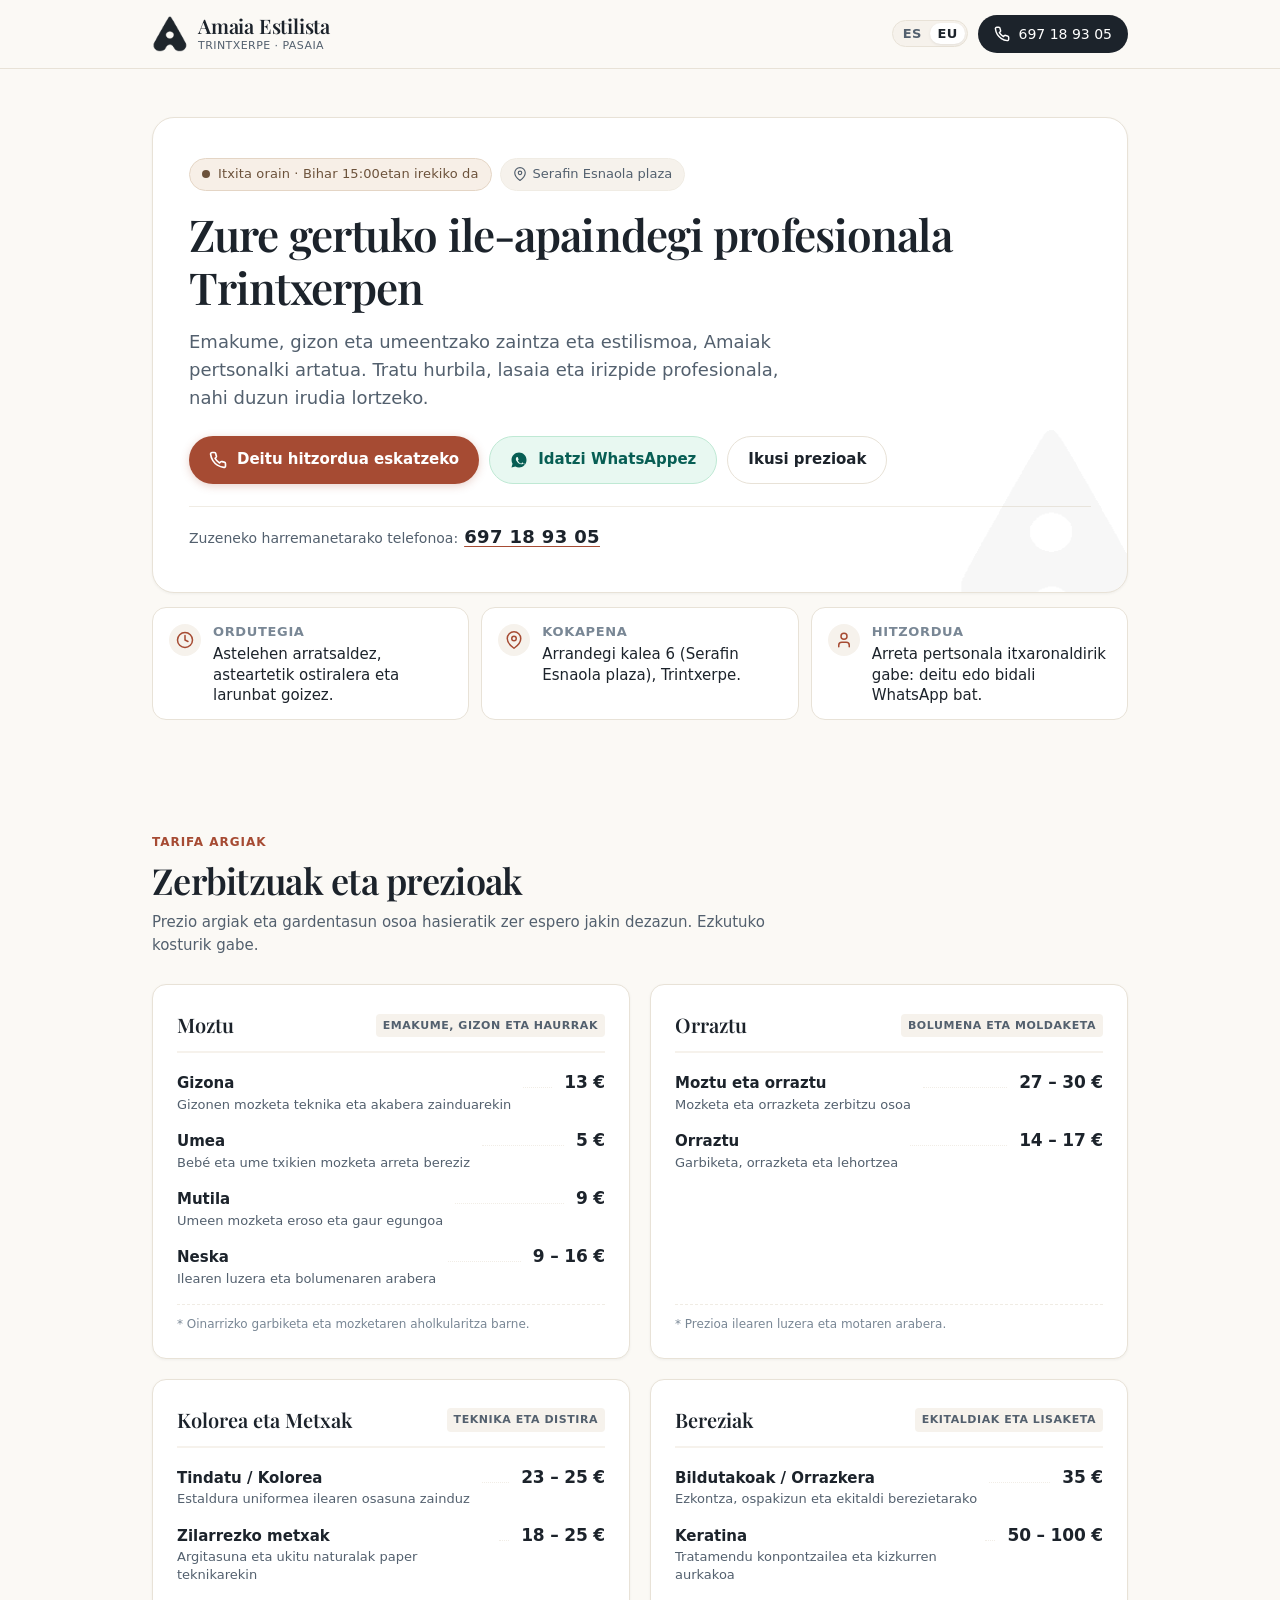
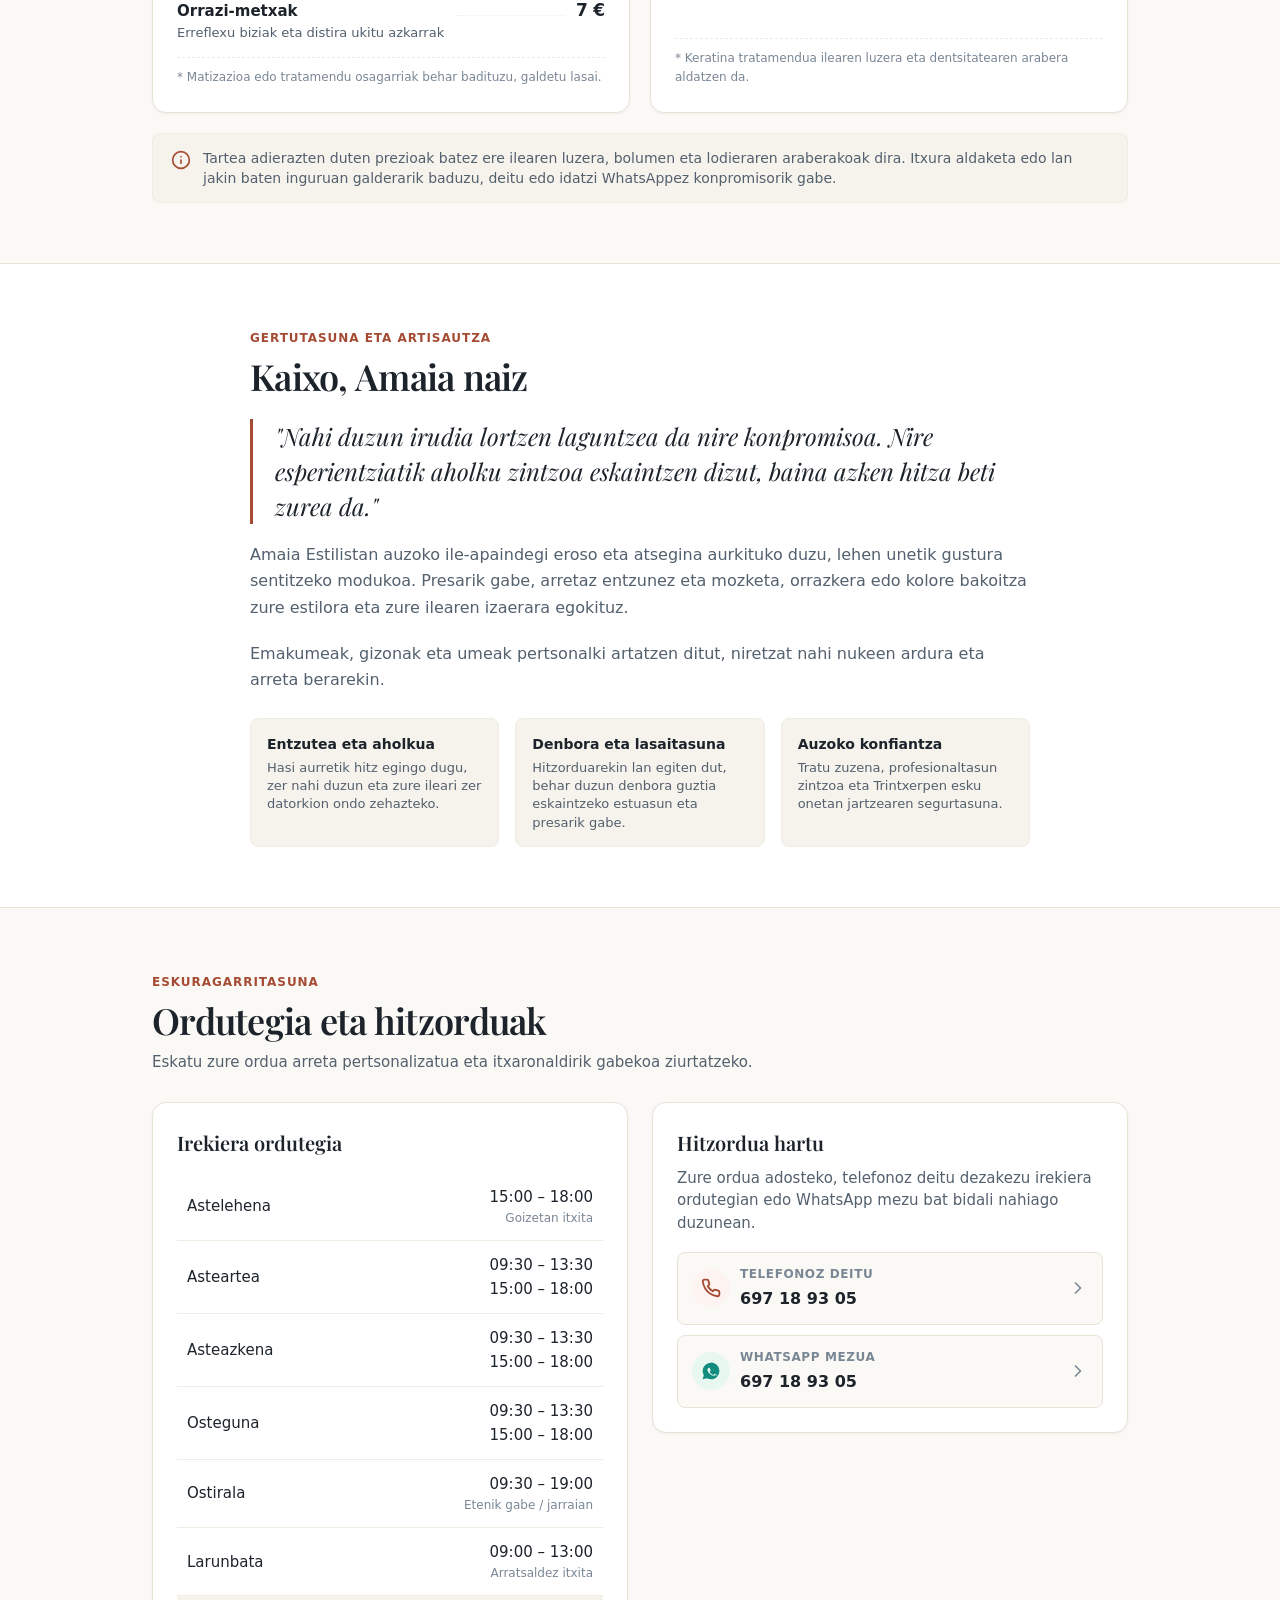
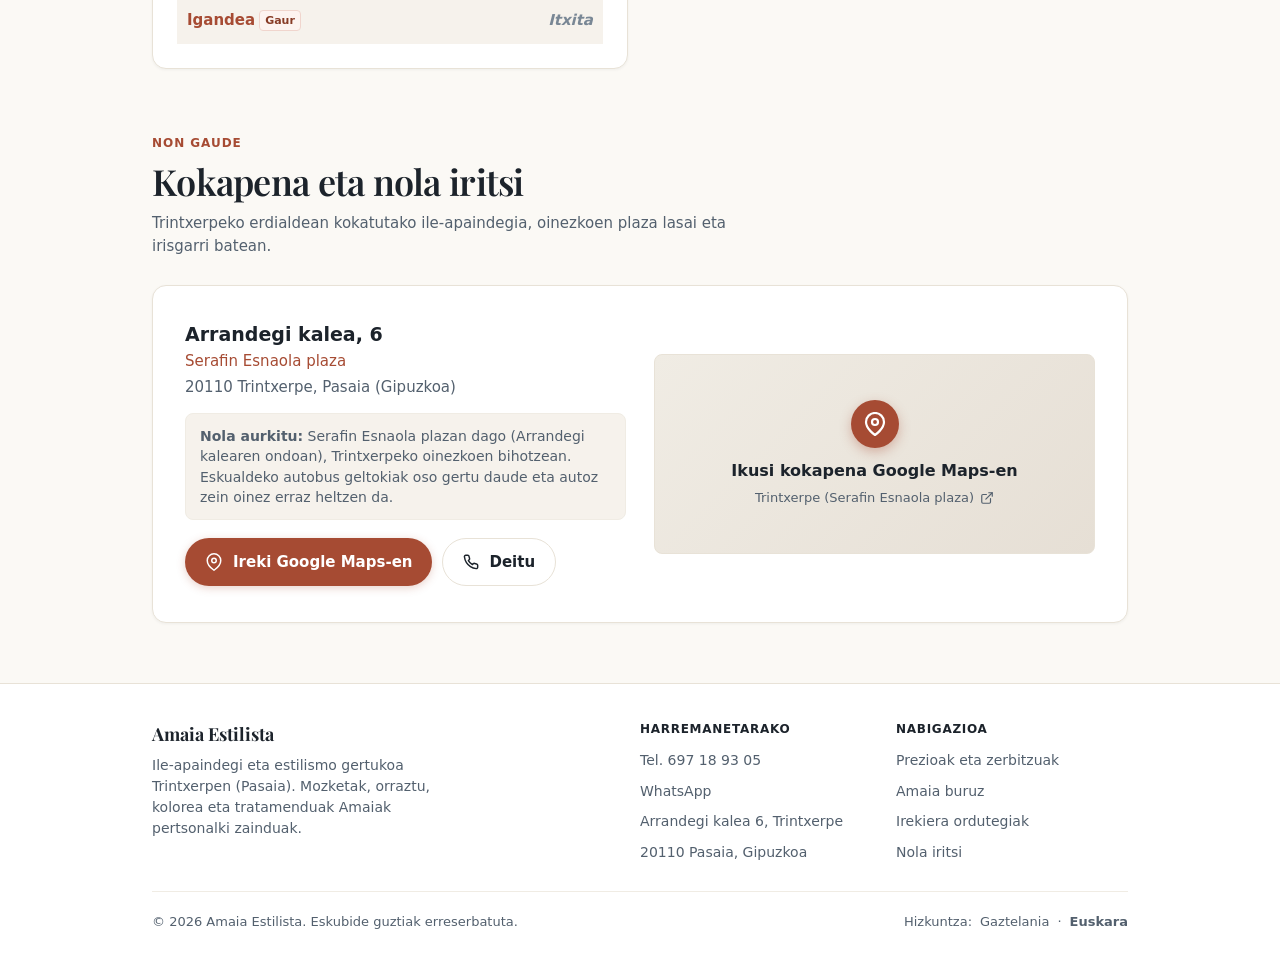
==== eu/index.html @ 26f0a7e0 "Initial commit: Web corporativa bilingue para Amaia Estilista" ====
<!DOCTYPE html>
<html lang="eu">
<head>
  <meta charset="UTF-8">
  <meta name="viewport" content="width=device-width, initial-scale=1.0">
  <title>Amaia Estilista | Ile-apaindegia Trintxerpen, Pasaia</title>
  <meta name="description" content="Ile-apaindegi profesional eta gertukoa Trintxerpen, Pasaian. Emakume, gizon eta umeentzako mozketak, orraztu, kolorea eta tratamenduak. Eskatu hitzordua: 697 18 93 05.">
  <meta name="robots" content="index, follow">

  <!-- Kanonikoak eta hizkuntzak -->
  <link rel="canonical" href="https://amaiaestilista.com/eu/">
  <link rel="alternate" hreflang="es" href="https://amaiaestilista.com/">
  <link rel="alternate" hreflang="eu" href="https://amaiaestilista.com/eu/">
  <link rel="alternate" hreflang="x-default" href="https://amaiaestilista.com/">

  <!-- Open Graph / Sare sozialak -->
  <meta property="og:type" content="business.business">
  <meta property="og:title" content="Amaia Estilista | Ile-apaindegia Trintxerpen, Pasaia">
  <meta property="og:description" content="Ile-apaindegi profesional eta gertukoa Trintxerpen. Mozketak, orrazkera, kolorea eta tratamendu pertsonalizatuak. Hitzordua: 697 18 93 05.">
  <meta property="og:url" content="https://amaiaestilista.com/eu/">
  <meta property="og:image" content="https://amaiaestilista.com/assets/img/logo-dark-192.png">
  <meta property="og:locale" content="eu_ES">
  <meta property="og:locale:alternate" content="es_ES">
  <meta name="twitter:card" content="summary">

  <!-- Ikonoak -->
  <link rel="icon" type="image/png" sizes="32x32" href="../assets/img/favicon-32x32.png">
  <link rel="icon" type="image/png" href="../favicon.png">
  <link rel="apple-touch-icon" sizes="180x180" href="../assets/img/apple-touch-icon.png">

  <!-- Web-tipografia optimizatua -->
  <link rel="preconnect" href="https://fonts.googleapis.com">
  <link rel="preconnect" href="https://fonts.gstatic.com" crossorigin>
  <link href="https://fonts.googleapis.com/css2?family=Playfair+Display:ital,wght@0,500;0,600;0,700;1,400&display=swap" rel="stylesheet">

  <!-- Estiloak -->
  <link rel="stylesheet" href="../assets/css/style.css">

  <!-- Schema.org egituratutako datuak (JSON-LD) tokiko SEOrako -->
  <script type="application/ld+json">
  {
    "@context": "https://schema.org",
    "@type": "HairSalon",
    "@id": "https://amaiaestilista.com/#salon",
    "name": "Amaia Estilista",
    "image": "https://amaiaestilista.com/assets/img/logo-dark-192.png",
    "logo": "https://amaiaestilista.com/assets/img/logo-dark-192.png",
    "url": "https://amaiaestilista.com/eu/",
    "telephone": "+34697189305",
    "priceRange": "€€",
    "address": {
      "@type": "PostalAddress",
      "streetAddress": "Arrandegi kalea, 6 (Serafin Esnaola plaza)",
      "addressLocality": "Pasaia",
      "addressRegion": "Gipuzkoa",
      "postalCode": "20110",
      "addressCountry": "ES"
    },
    "geo": {
      "@type": "GeoCoordinates",
      "latitude": 43.3238162,
      "longitude": -1.9311865
    },
    "hasMap": "https://www.google.com/maps/place/Amaia+Estilista/@43.3238052,-1.9315959,19.5z/data=!4m8!1m2!2m1!1sasdf!3m4!1s0xd51a59292602bc5:0x1df518db936f3ca8!8m2!3d43.3238162!4d-1.9311865",
    "openingHoursSpecification": [
      {
        "@type": "OpeningHoursSpecification",
        "dayOfWeek": ["Monday"],
        "opens": "15:00",
        "closes": "18:00"
      },
      {
        "@type": "OpeningHoursSpecification",
        "dayOfWeek": ["Tuesday", "Wednesday", "Thursday"],
        "opens": "09:30",
        "closes": "13:30"
      },
      {
        "@type": "OpeningHoursSpecification",
        "dayOfWeek": ["Tuesday", "Wednesday", "Thursday"],
        "opens": "15:00",
        "closes": "18:00"
      },
      {
        "@type": "OpeningHoursSpecification",
        "dayOfWeek": ["Friday"],
        "opens": "09:30",
        "closes": "19:00"
      },
      {
        "@type": "OpeningHoursSpecification",
        "dayOfWeek": ["Saturday"],
        "opens": "09:00",
        "closes": "13:00"
      }
    ]
  }
  </script>
</head>
<body>
  <a href="#edukia" class="skip-link">Eduki nagusira joan</a>

  <!-- Nabigazio-goiburua -->
  <header class="site-header" role="banner">
    <div class="container header-inner">
      <a href="./" class="brand" aria-label="Amaia Estilista - Hasiera">
        <div class="brand-symbol">
          <img src="../assets/img/logo-dark-192.png" width="38" height="38" alt="Amaia Estilistaren jatorrizko logotipoa" decoding="async">
        </div>
        <div class="brand-text">
          <span class="brand-name">Amaia Estilista</span>
          <span class="brand-tagline">Trintxerpe · Pasaia</span>
        </div>
      </a>

      <div class="header-actions">
        <!-- Hizkuntza-hautatzailea -->
        <nav class="lang-switch" aria-label="Hautatu hizkuntza">
          <a href="../" hreflang="es" title="Gaztelaniazko bertsioa">ES</a>
          <span class="is-active" aria-current="true">EU</span>
        </nav>

        <!-- Zuzeneko deia mahaigainean -->
        <a href="tel:+34697189305" class="header-cta-phone" aria-label="Deitu 697 18 93 05 zenbakira">
          <svg width="16" height="16" viewBox="0 0 24 24" fill="none" stroke="currentColor" stroke-width="2.2" stroke-linecap="round" stroke-linejoin="round" aria-hidden="true"><path d="M22 16.92v3a2 2 0 0 1-2.18 2 19.79 19.79 0 0 1-8.63-3.07 19.5 19.5 0 0 1-6-6 19.79 19.79 0 0 1-3.07-8.67A2 2 0 0 1 4.11 2h3a2 2 0 0 1 2 1.72 12.84 12.84 0 0 0 .7 2.81 2 2 0 0 1-.45 2.11L8.09 9.91a16 16 0 0 0 6 6l1.27-1.27a2 2 0 0 1 2.11-.45 12.84 12.84 0 0 0 2.81.7A2 2 0 0 1 22 16.92z"></path></svg>
          <span>697 18 93 05</span>
        </a>
      </div>
    </div>
  </header>

  <!-- Eduki nagusia -->
  <main id="edukia" role="main">

    <!-- Hero / Aurkezpen-txartela -->
    <section class="hero-section" aria-label="Ile-apaindegiaren aurkezpena">
      <div class="container">
        <div class="hero-card">
          <div class="hero-meta-row">
            <div id="business-status" class="status-badge open">
              <span class="status-dot" aria-hidden="true"></span>
              <span>Arreta hitzorduarekin · Astelehenetik larunbatera</span>
            </div>
            <span class="location-pill">
              <svg width="14" height="14" viewBox="0 0 24 24" fill="none" stroke="currentColor" stroke-width="2" stroke-linecap="round" stroke-linejoin="round" aria-hidden="true"><path d="M21 10c0 7-9 13-9 13s-9-6-9-13a9 9 0 0 1 18 0z"></path><circle cx="12" cy="10" r="3"></circle></svg>
              Serafin Esnaola plaza
            </span>
          </div>

          <h1 class="hero-title">Zure gertuko ile-apaindegi profesionala Trintxerpen</h1>
          <p class="hero-subtitle">Emakume, gizon eta umeentzako zaintza eta estilismoa, Amaiak pertsonalki artatua. Tratu hurbila, lasaia eta irizpide profesionala, nahi duzun irudia lortzeko.</p>

          <div class="hero-cta-group">
            <a href="tel:+34697189305" class="btn btn-primary" aria-label="Deitu hitzordua eskatzeko: 697 18 93 05">
              <svg width="18" height="18" viewBox="0 0 24 24" fill="none" stroke="currentColor" stroke-width="2.2" stroke-linecap="round" stroke-linejoin="round" aria-hidden="true"><path d="M22 16.92v3a2 2 0 0 1-2.18 2 19.79 19.79 0 0 1-8.63-3.07 19.5 19.5 0 0 1-6-6 19.79 19.79 0 0 1-3.07-8.67A2 2 0 0 1 4.11 2h3a2 2 0 0 1 2 1.72 12.84 12.84 0 0 0 .7 2.81 2 2 0 0 1-.45 2.11L8.09 9.91a16 16 0 0 0 6 6l1.27-1.27a2 2 0 0 1 2.11-.45 12.84 12.84 0 0 0 2.81.7A2 2 0 0 1 22 16.92z"></path></svg>
              <span>Deitu hitzordua eskatzeko</span>
            </a>

            <a href="https://wa.me/34697189305?text=Kaixo%20Amaia,%20ile-apaindegirako%20hitzordua%20eskatu%20nahi%20nuke" class="btn btn-whatsapp" target="_blank" rel="noopener noreferrer" aria-label="Idatzi WhatsApp mezua 697 18 93 05 zenbakira">
              <svg width="18" height="18" viewBox="0 0 24 24" fill="currentColor" aria-hidden="true"><path d="M12.031 2c-5.523 0-10 4.477-10 10 0 1.77.46 3.487 1.332 5.006L2 22l5.17-1.356c1.464.798 3.12 1.22 4.861 1.22 5.523 0 10-4.477 10-10s-4.477-10-10-10zm5.836 14.167c-.244.686-1.218 1.263-1.854 1.341-.636.079-1.428.113-2.31-.17-1.745-.56-3.208-1.74-4.32-3.13-.198-.248-.387-.506-.566-.773-1.23-1.826-1.3-3.666-.31-4.88.24-.294.595-.455.975-.455.12 0 .237.013.348.026.31.037.464.088.668.577.25.6.855 2.088.93 2.242.075.154.125.334.025.534-.1.2-.15.324-.298.498-.15.174-.316.388-.452.521-.15.148-.306.31-.132.61.174.3.774 1.277 1.66 2.066 1.14 1.015 2.1 1.33 2.398 1.48.3.15.474.125.65-.075.174-.2.748-.874.948-1.174.2-.3.4-.25.673-.15.275.1.748.825 2.048 1.474.225.112.375.187.45.3.075.113.075.65-.169 1.336z"/></svg>
              <span>Idatzi WhatsAppez</span>
            </a>

            <a href="#prezioak" class="btn btn-outline">Ikusi prezioak</a>
          </div>

          <div class="hero-phone-highlight">
            <span>Zuzeneko harremanetarako telefonoa:</span>
            <a href="tel:+34697189305" class="hero-phone-link">
              <span class="hero-phone-number">697 18 93 05</span>
            </a>
          </div>
        </div>

        <!-- Datu azkarrak -->
        <div class="quick-facts" role="region" aria-label="Funtsezko informazio azkarra">
          <div class="fact-item">
            <div class="fact-icon" aria-hidden="true">
              <svg width="18" height="18" viewBox="0 0 24 24" fill="none" stroke="currentColor" stroke-width="2" stroke-linecap="round" stroke-linejoin="round"><circle cx="12" cy="12" r="10"></circle><polyline points="12 6 12 12 16 14"></polyline></svg>
            </div>
            <div class="fact-content">
              <h4>Ordutegia</h4>
              <p>Astelehen arratsaldez, asteartetik ostiralera eta larunbat goizez.</p>
            </div>
          </div>

          <div class="fact-item">
            <div class="fact-icon" aria-hidden="true">
              <svg width="18" height="18" viewBox="0 0 24 24" fill="none" stroke="currentColor" stroke-width="2" stroke-linecap="round" stroke-linejoin="round"><path d="M21 10c0 7-9 13-9 13s-9-6-9-13a9 9 0 0 1 18 0z"></path><circle cx="12" cy="10" r="3"></circle></svg>
            </div>
            <div class="fact-content">
              <h4>Kokapena</h4>
              <p>Arrandegi kalea 6 (Serafin Esnaola plaza), Trintxerpe.</p>
            </div>
          </div>

          <div class="fact-item">
            <div class="fact-icon" aria-hidden="true">
              <svg width="18" height="18" viewBox="0 0 24 24" fill="none" stroke="currentColor" stroke-width="2" stroke-linecap="round" stroke-linejoin="round"><path d="M19 21v-2a4 4 0 0 0-4-4H9a4 4 0 0 0-4 4v2"></path><circle cx="12" cy="7" r="4"></circle></svg>
            </div>
            <div class="fact-content">
              <h4>Hitzordua</h4>
              <p>Arreta pertsonala itxaronaldirik gabe: deitu edo bidali WhatsApp bat.</p>
            </div>
          </div>
        </div>
      </div>
    </section>

    <!-- Zerbitzuak eta Prezioak -->
    <section id="prezioak" class="section" aria-labelledby="prezioak-heading">
      <div class="container">
        <header class="section-header">
          <span class="section-label">Tarifa argiak</span>
          <h2 id="prezioak-heading" class="section-title">Zerbitzuak eta prezioak</h2>
          <p class="section-description">Prezio argiak eta gardentasun osoa hasieratik zer espero jakin dezazun. Ezkutuko kosturik gabe.</p>
        </header>

        <div class="pricing-grid">
          <!-- 1. txartela: Moztu -->
          <article class="price-card">
            <div class="card-category-header">
              <h3 class="category-title">Moztu</h3>
              <span class="category-badge">Emakume, gizon eta haurrak</span>
            </div>
            <ul class="service-list">
              <li class="service-item">
                <div class="service-info">
                  <span class="service-name">Gizona</span>
                  <span class="service-detail">Gizonen mozketa teknika eta akabera zainduarekin</span>
                </div>
                <div class="service-dots" aria-hidden="true"></div>
                <span class="service-price">13 €</span>
              </li>
              <li class="service-item">
                <div class="service-info">
                  <span class="service-name">Umea</span>
                  <span class="service-detail">Bebé eta ume txikien mozketa arreta bereziz</span>
                </div>
                <div class="service-dots" aria-hidden="true"></div>
                <span class="service-price">5 €</span>
              </li>
              <li class="service-item">
                <div class="service-info">
                  <span class="service-name">Mutila</span>
                  <span class="service-detail">Umeen mozketa eroso eta gaur egungoa</span>
                </div>
                <div class="service-dots" aria-hidden="true"></div>
                <span class="service-price">9 €</span>
              </li>
              <li class="service-item">
                <div class="service-info">
                  <span class="service-name">Neska</span>
                  <span class="service-detail">Ilearen luzera eta bolumenaren arabera</span>
                </div>
                <div class="service-dots" aria-hidden="true"></div>
                <span class="service-price">9 – 16 €</span>
              </li>
            </ul>
            <div class="price-card-footer">
              <span>* Oinarrizko garbiketa eta mozketaren aholkularitza barne.</span>
            </div>
          </article>

          <!-- 2. txartela: Orraztu -->
          <article class="price-card">
            <div class="card-category-header">
              <h3 class="category-title">Orraztu</h3>
              <span class="category-badge">Bolumena eta moldaketa</span>
            </div>
            <ul class="service-list">
              <li class="service-item">
                <div class="service-info">
                  <span class="service-name">Moztu eta orraztu</span>
                  <span class="service-detail">Mozketa eta orrazketa zerbitzu osoa</span>
                </div>
                <div class="service-dots" aria-hidden="true"></div>
                <span class="service-price">27 – 30 €</span>
              </li>
              <li class="service-item">
                <div class="service-info">
                  <span class="service-name">Orraztu</span>
                  <span class="service-detail">Garbiketa, orrazketa eta lehortzea</span>
                </div>
                <div class="service-dots" aria-hidden="true"></div>
                <span class="service-price">14 – 17 €</span>
              </li>
            </ul>
            <div class="price-card-footer">
              <span>* Prezioa ilearen luzera eta motaren arabera.</span>
            </div>
          </article>

          <!-- 3. txartela: Kolorea eta Metxak -->
          <article class="price-card">
            <div class="card-category-header">
              <h3 class="category-title">Kolorea eta Metxak</h3>
              <span class="category-badge">Teknika eta distira</span>
            </div>
            <ul class="service-list">
              <li class="service-item">
                <div class="service-info">
                  <span class="service-name">Tindatu / Kolorea</span>
                  <span class="service-detail">Estaldura uniformea ilearen osasuna zainduz</span>
                </div>
                <div class="service-dots" aria-hidden="true"></div>
                <span class="service-price">23 – 25 €</span>
              </li>
              <li class="service-item">
                <div class="service-info">
                  <span class="service-name">Zilarrezko metxak</span>
                  <span class="service-detail">Argitasuna eta ukitu naturalak paper teknikarekin</span>
                </div>
                <div class="service-dots" aria-hidden="true"></div>
                <span class="service-price">18 – 25 €</span>
              </li>
              <li class="service-item">
                <div class="service-info">
                  <span class="service-name">Orrazi-metxak</span>
                  <span class="service-detail">Erreflexu biziak eta distira ukitu azkarrak</span>
                </div>
                <div class="service-dots" aria-hidden="true"></div>
                <span class="service-price">7 €</span>
              </li>
            </ul>
            <div class="price-card-footer">
              <span>* Matizazioa edo tratamendu osagarriak behar badituzu, galdetu lasai.</span>
            </div>
          </article>

          <!-- 4. txartela: Bereziak eta Tratamenduak -->
          <article class="price-card">
            <div class="card-category-header">
              <h3 class="category-title">Bereziak</h3>
              <span class="category-badge">Ekitaldiak eta lisaketa</span>
            </div>
            <ul class="service-list">
              <li class="service-item">
                <div class="service-info">
                  <span class="service-name">Bildutakoak / Orrazkera</span>
                  <span class="service-detail">Ezkontza, ospakizun eta ekitaldi berezietarako</span>
                </div>
                <div class="service-dots" aria-hidden="true"></div>
                <span class="service-price">35 €</span>
              </li>
              <li class="service-item">
                <div class="service-info">
                  <span class="service-name">Keratina</span>
                  <span class="service-detail">Tratamendu konpontzailea eta kizkurren aurkakoa</span>
                </div>
                <div class="service-dots" aria-hidden="true"></div>
                <span class="service-price">50 – 100 €</span>
              </li>
            </ul>
            <div class="price-card-footer">
              <span>* Keratina tratamendua ilearen luzera eta dentsitatearen arabera aldatzen da.</span>
            </div>
          </article>
        </div>

        <div class="pricing-clarification">
          <svg class="pricing-clarification-icon" width="20" height="20" viewBox="0 0 24 24" fill="none" stroke="currentColor" stroke-width="2" stroke-linecap="round" stroke-linejoin="round" aria-hidden="true"><circle cx="12" cy="12" r="10"></circle><line x1="12" y1="16" x2="12" y2="12"></line><line x1="12" y1="8" x2="12.01" y2="8"></line></svg>
          <p>Tartea adierazten duten prezioak batez ere ilearen luzera, bolumen eta lodieraren araberakoak dira. Itxura aldaketa edo lan jakin baten inguruan galderarik baduzu, deitu edo idatzi WhatsAppez konpromisorik gabe.</p>
        </div>
      </div>
    </section>

    <!-- Amaia buruz -->
    <section class="section about-section" aria-labelledby="nor-heading">
      <div class="container">
        <div class="about-card">
          <span class="section-label">Gertutasuna eta artisautza</span>
          <h2 id="nor-heading" class="section-title" style="margin-bottom: 20px;">Kaixo, Amaia naiz</h2>
          
          <blockquote class="about-quote">
            "Nahi duzun irudia lortzen laguntzea da nire konpromisoa. Nire esperientziatik aholku zintzoa eskaintzen dizut, baina azken hitza beti zurea da."
          </blockquote>

          <p class="about-text">
            Amaia Estilistan auzoko ile-apaindegi eroso eta atsegina aurkituko duzu, lehen unetik gustura sentitzeko modukoa. Presarik gabe, arretaz entzunez eta mozketa, orrazkera edo kolore bakoitza zure estilora eta zure ilearen izaerara egokituz.
          </p>

          <p class="about-text">
            Emakumeak, gizonak eta umeak pertsonalki artatzen ditut, niretzat nahi nukeen ardura eta arreta berarekin.
          </p>

          <div class="about-values">
            <div class="value-pill">
              <h4>Entzutea eta aholkua</h4>
              <p>Hasi aurretik hitz egingo dugu, zer nahi duzun eta zure ileari zer datorkion ondo zehazteko.</p>
            </div>
            <div class="value-pill">
              <h4>Denbora eta lasaitasuna</h4>
              <p>Hitzorduarekin lan egiten dut, behar duzun denbora guztia eskaintzeko estuasun eta presarik gabe.</p>
            </div>
            <div class="value-pill">
              <h4>Auzoko konfiantza</h4>
              <p>Tratu zuzena, profesionaltasun zintzoa eta Trintxerpen esku onetan jartzearen segurtasuna.</p>
            </div>
          </div>
        </div>
      </div>
    </section>

    <!-- Ordutegia eta Hitzorduak -->
    <section id="ordutegia" class="section" aria-labelledby="ordutegia-heading">
      <div class="container">
        <header class="section-header">
          <span class="section-label">Eskuragarritasuna</span>
          <h2 id="ordutegia-heading" class="section-title">Ordutegia eta hitzorduak</h2>
          <p class="section-description">Eskatu zure ordua arreta pertsonalizatua eta itxaronaldirik gabekoa ziurtatzeko.</p>
        </header>

        <div class="hours-contact-grid">
          <!-- Asteko ordutegia -->
          <div class="hours-card">
            <h3 style="font-family: var(--font-display); font-size: 1.25rem; font-weight: 600; color: var(--color-ink);">Irekiera ordutegia</h3>
            <table class="hours-table" aria-label="Ile-apaindegiaren asteko irekiera ordutegia">
              <tbody>
                <tr data-day="1">
                  <td class="day-col">Astelehena</td>
                  <td class="time-col">
                    15:00 – 18:00
                    <span class="time-note">Goizetan itxita</span>
                  </td>
                </tr>
                <tr data-day="2">
                  <td class="day-col">Asteartea</td>
                  <td class="time-col">09:30 – 13:30<br>15:00 – 18:00</td>
                </tr>
                <tr data-day="3">
                  <td class="day-col">Asteazkena</td>
                  <td class="time-col">09:30 – 13:30<br>15:00 – 18:00</td>
                </tr>
                <tr data-day="4">
                  <td class="day-col">Osteguna</td>
                  <td class="time-col">09:30 – 13:30<br>15:00 – 18:00</td>
                </tr>
                <tr data-day="5">
                  <td class="day-col">Ostirala</td>
                  <td class="time-col">
                    09:30 – 19:00
                    <span class="time-note">Etenik gabe / jarraian</span>
                  </td>
                </tr>
                <tr data-day="6">
                  <td class="day-col">Larunbata</td>
                  <td class="time-col">
                    09:00 – 13:00
                    <span class="time-note">Arratsaldez itxita</span>
                  </td>
                </tr>
                <tr data-day="0">
                  <td class="day-col">Igandea</td>
                  <td class="time-col is-closed">Itxita</td>
                </tr>
              </tbody>
            </table>
          </div>

          <!-- Zuzeneko hitzordua -->
          <div class="booking-card">
            <div>
              <h3 style="font-family: var(--font-display); font-size: 1.25rem; font-weight: 600; color: var(--color-ink); margin-bottom: 8px;">Hitzordua hartu</h3>
              <p class="booking-message">Zure ordua adosteko, telefonoz deitu dezakezu irekiera ordutegian edo WhatsApp mezu bat bidali nahiago duzunean.</p>
            </div>

            <div class="direct-actions-box">
              <a href="tel:+34697189305" class="action-row" aria-label="Deitu 697 18 93 05 zenbakira">
                <div class="action-info">
                  <div class="action-icon phone" aria-hidden="true">
                    <svg width="20" height="20" viewBox="0 0 24 24" fill="none" stroke="currentColor" stroke-width="2.2" stroke-linecap="round" stroke-linejoin="round"><path d="M22 16.92v3a2 2 0 0 1-2.18 2 19.79 19.79 0 0 1-8.63-3.07 19.5 19.5 0 0 1-6-6 19.79 19.79 0 0 1-3.07-8.67A2 2 0 0 1 4.11 2h3a2 2 0 0 1 2 1.72 12.84 12.84 0 0 0 .7 2.81 2 2 0 0 1-.45 2.11L8.09 9.91a16 16 0 0 0 6 6l1.27-1.27a2 2 0 0 1 2.11-.45 12.84 12.84 0 0 0 2.81.7A2 2 0 0 1 22 16.92z"></path></svg>
                  </div>
                  <div class="action-titles">
                    <h5>Telefonoz deitu</h5>
                    <span class="action-value">697 18 93 05</span>
                  </div>
                </div>
                <div class="action-arrow" aria-hidden="true">
                  <svg width="20" height="20" viewBox="0 0 24 24" fill="none" stroke="currentColor" stroke-width="2" stroke-linecap="round" stroke-linejoin="round"><polyline points="9 18 15 12 9 6"></polyline></svg>
                </div>
              </a>

              <a href="https://wa.me/34697189305?text=Kaixo%20Amaia,%20ile-apaindegirako%20hitzordua%20eskatu%20nahi%20nuke" class="action-row" target="_blank" rel="noopener noreferrer" aria-label="Bidali WhatsApp mezua 697 18 93 05 zenbakira">
                <div class="action-info">
                  <div class="action-icon wa" aria-hidden="true">
                    <svg width="20" height="20" viewBox="0 0 24 24" fill="currentColor"><path d="M12.031 2c-5.523 0-10 4.477-10 10 0 1.77.46 3.487 1.332 5.006L2 22l5.17-1.356c1.464.798 3.12 1.22 4.861 1.22 5.523 0 10-4.477 10-10s-4.477-10-10-10zm5.836 14.167c-.244.686-1.218 1.263-1.854 1.341-.636.079-1.428.113-2.31-.17-1.745-.56-3.208-1.74-4.32-3.13-.198-.248-.387-.506-.566-.773-1.23-1.826-1.3-3.666-.31-4.88.24-.294.595-.455.975-.455.12 0 .237.013.348.026.31.037.464.088.668.577.25.6.855 2.088.93 2.242.075.154.125.334.025.534-.1.2-.15.324-.298.498-.15.174-.316.388-.452.521-.15.148-.306.31-.132.61.174.3.774 1.277 1.66 2.066 1.14 1.015 2.1 1.33 2.398 1.48.3.15.474.125.65-.075.174-.2.748-.874.948-1.174.2-.3.4-.25.673-.15.275.1.748.825 2.048 1.474.225.112.375.187.45.3.075.113.075.65-.169 1.336z"/></svg>
                  </div>
                  <div class="action-titles">
                    <h5>WhatsApp mezua</h5>
                    <span class="action-value">697 18 93 05</span>
                  </div>
                </div>
                <div class="action-arrow" aria-hidden="true">
                  <svg width="20" height="20" viewBox="0 0 24 24" fill="none" stroke="currentColor" stroke-width="2" stroke-linecap="round" stroke-linejoin="round"><polyline points="9 18 15 12 9 6"></polyline></svg>
                </div>
              </a>
            </div>
          </div>
        </div>
      </div>
    </section>

    <!-- Kokapena eta Nola iritsi -->
    <section id="kokapena" class="section" style="padding-top: 0;" aria-labelledby="kokapena-heading">
      <div class="container">
        <header class="section-header">
          <span class="section-label">Non gaude</span>
          <h2 id="kokapena-heading" class="section-title">Kokapena eta nola iritsi</h2>
          <p class="section-description">Trintxerpeko erdialdean kokatutako ile-apaindegia, oinezkoen plaza lasai eta irisgarri batean.</p>
        </header>

        <div class="location-card">
          <div class="location-details">
            <address class="location-address">
              <div class="location-street">Arrandegi kalea, 6</div>
              <div class="location-reference">Serafin Esnaola plaza</div>
              <div class="location-city">20110 Trintxerpe, Pasaia (Gipuzkoa)</div>
            </address>

            <div class="location-tips">
              <strong>Nola aurkitu:</strong> Serafin Esnaola plazan dago (Arrandegi kalearen ondoan), Trintxerpeko oinezkoen bihotzean. Eskualdeko autobus geltokiak oso gertu daude eta autoz zein oinez erraz heltzen da.
            </div>

            <div class="location-actions">
              <a href="https://www.google.com/maps/place/Amaia+Estilista/@43.3238052,-1.9315959,19.5z/data=!4m8!1m2!2m1!1sasdf!3m4!1s0xd51a59292602bc5:0x1df518db936f3ca8!8m2!3d43.3238162!4d-1.9311865" class="btn btn-primary" target="_blank" rel="noopener noreferrer">
                <svg width="18" height="18" viewBox="0 0 24 24" fill="none" stroke="currentColor" stroke-width="2" stroke-linecap="round" stroke-linejoin="round" aria-hidden="true"><path d="M21 10c0 7-9 13-9 13s-9-6-9-13a9 9 0 0 1 18 0z"></path><circle cx="12" cy="10" r="3"></circle></svg>
                <span>Ireki Google Maps-en</span>
              </a>

              <a href="tel:+34697189305" class="btn btn-outline">
                <svg width="16" height="16" viewBox="0 0 24 24" fill="none" stroke="currentColor" stroke-width="2.2" stroke-linecap="round" stroke-linejoin="round" aria-hidden="true"><path d="M22 16.92v3a2 2 0 0 1-2.18 2 19.79 19.79 0 0 1-8.63-3.07 19.5 19.5 0 0 1-6-6 19.79 19.79 0 0 1-3.07-8.67A2 2 0 0 1 4.11 2h3a2 2 0 0 1 2 1.72 12.84 12.84 0 0 0 .7 2.81 2 2 0 0 1-.45 2.11L8.09 9.91a16 16 0 0 0 6 6l1.27-1.27a2 2 0 0 1 2.11-.45 12.84 12.84 0 0 0 2.81.7A2 2 0 0 1 22 16.92z"></path></svg>
                <span>Deitu</span>
              </a>
            </div>
          </div>

          <!-- Google Maps-era sarbide zuzena -->
          <a href="https://www.google.com/maps/place/Amaia+Estilista/@43.3238052,-1.9315959,19.5z/data=!4m8!1m2!2m1!1sasdf!3m4!1s0xd51a59292602bc5:0x1df518db936f3ca8!8m2!3d43.3238162!4d-1.9311865" class="map-visual-box" target="_blank" rel="noopener noreferrer" aria-label="Ireki mapa Google Maps-en">
            <div class="map-pin-icon" aria-hidden="true">
              <svg width="24" height="24" viewBox="0 0 24 24" fill="none" stroke="currentColor" stroke-width="2.2" stroke-linecap="round" stroke-linejoin="round"><path d="M21 10c0 7-9 13-9 13s-9-6-9-13a9 9 0 0 1 18 0z"></path><circle cx="12" cy="10" r="3"></circle></svg>
            </div>
            <span class="map-visual-title">Ikusi kokapena Google Maps-en</span>
            <span class="map-visual-sub">
              Trintxerpe (Serafin Esnaola plaza)
              <svg width="14" height="14" viewBox="0 0 24 24" fill="none" stroke="currentColor" stroke-width="2" stroke-linecap="round" stroke-linejoin="round"><path d="M18 13v6a2 2 0 0 1-2 2H5a2 2 0 0 1-2-2V8a2 2 0 0 1 2-2h6"></path><polyline points="15 3 21 3 21 9"></polyline><line x1="10" y1="14" x2="21" y2="3"></line></svg>
            </span>
          </a>
        </div>
      </div>
    </section>

  </main>

  <!-- Oin-orria -->
  <footer class="site-footer" role="contentinfo">
    <div class="container">
      <div class="footer-top">
        <div>
          <h4 class="footer-brand-title">Amaia Estilista</h4>
          <p class="footer-desc">Ile-apaindegi eta estilismo gertukoa Trintxerpen (Pasaia). Mozketak, orraztu, kolorea eta tratamenduak Amaiak pertsonalki zainduak.</p>
        </div>

        <div class="footer-col">
          <h5>Harremanetarako</h5>
          <ul>
            <li><a href="tel:+34697189305">Tel. 697 18 93 05</a></li>
            <li><a href="https://wa.me/34697189305" target="_blank" rel="noopener noreferrer">WhatsApp</a></li>
            <li>Arrandegi kalea 6, Trintxerpe</li>
            <li>20110 Pasaia, Gipuzkoa</li>
          </ul>
        </div>

        <div class="footer-col">
          <h5>Nabigazioa</h5>
          <ul>
            <li><a href="#prezioak">Prezioak eta zerbitzuak</a></li>
            <li><a href="#nor-heading">Amaia buruz</a></li>
            <li><a href="#ordutegia">Irekiera ordutegiak</a></li>
            <li><a href="#kokapena">Nola iritsi</a></li>
          </ul>
        </div>
      </div>

      <div class="footer-bottom">
        <p>&copy; 2026 Amaia Estilista. Eskubide guztiak erreserbatuta.</p>
        <div class="footer-lang-switch">
          <span>Hizkuntza:</span>
          <a href="../" hreflang="es">Gaztelania</a> · <strong>Euskara</strong>
        </div>
      </div>
    </div>
  </footer>

  <!-- Mugikorrentzako ekintza-barra finkoa -->
  <aside class="mobile-action-bar" aria-label="Mugikorrerako ekintza azkarrak">
    <a href="tel:+34697189305" class="mobile-bar-btn call" aria-label="Deitu 697 18 93 05 zenbakira">
      <svg width="18" height="18" viewBox="0 0 24 24" fill="none" stroke="currentColor" stroke-width="2.2" stroke-linecap="round" stroke-linejoin="round" aria-hidden="true"><path d="M22 16.92v3a2 2 0 0 1-2.18 2 19.79 19.79 0 0 1-8.63-3.07 19.5 19.5 0 0 1-6-6 19.79 19.79 0 0 1-3.07-8.67A2 2 0 0 1 4.11 2h3a2 2 0 0 1 2 1.72 12.84 12.84 0 0 0 .7 2.81 2 2 0 0 1-.45 2.11L8.09 9.91a16 16 0 0 0 6 6l1.27-1.27a2 2 0 0 1 2.11-.45 12.84 12.84 0 0 0 2.81.7A2 2 0 0 1 22 16.92z"></path></svg>
      <span>Deitu</span>
    </a>

    <a href="https://wa.me/34697189305?text=Kaixo%20Amaia,%20ile-apaindegirako%20hitzordua%20eskatu%20nahi%20nuke" class="mobile-bar-btn wa" target="_blank" rel="noopener noreferrer" aria-label="WhatsApp 697 18 93 05 zenbakira">
      <svg width="18" height="18" viewBox="0 0 24 24" fill="currentColor" aria-hidden="true"><path d="M12.031 2c-5.523 0-10 4.477-10 10 0 1.77.46 3.487 1.332 5.006L2 22l5.17-1.356c1.464.798 3.12 1.22 4.861 1.22 5.523 0 10-4.477 10-10s-4.477-10-10-10zm5.836 14.167c-.244.686-1.218 1.263-1.854 1.341-.636.079-1.428.113-2.31-.17-1.745-.56-3.208-1.74-4.32-3.13-.198-.248-.387-.506-.566-.773-1.23-1.826-1.3-3.666-.31-4.88.24-.294.595-.455.975-.455.12 0 .237.013.348.026.31.037.464.088.668.577.25.6.855 2.088.93 2.242.075.154.125.334.025.534-.1.2-.15.324-.298.498-.15.174-.316.388-.452.521-.15.148-.306.31-.132.61.174.3.774 1.277 1.66 2.066 1.14 1.015 2.1 1.33 2.398 1.48.3.15.474.125.65-.075.174-.2.748-.874.948-1.174.2-.3.4-.25.673-.15.275.1.748.825 2.048 1.474.225.112.375.187.45.3.075.113.075.65-.169 1.336z"/></svg>
      <span>WhatsApp</span>
    </a>

    <a href="https://www.google.com/maps/place/Amaia+Estilista/@43.3238052,-1.9315959,19.5z/data=!4m8!1m2!2m1!1sasdf!3m4!1s0xd51a59292602bc5:0x1df518db936f3ca8!8m2!3d43.3238162!4d-1.9311865" class="mobile-bar-btn map" target="_blank" rel="noopener noreferrer" aria-label="Ireki kokapena Google Maps-en">
      <svg width="20" height="20" viewBox="0 0 24 24" fill="none" stroke="currentColor" stroke-width="2" stroke-linecap="round" stroke-linejoin="round" aria-hidden="true"><path d="M21 10c0 7-9 13-9 13s-9-6-9-13a9 9 0 0 1 18 0z"></path><circle cx="12" cy="10" r="3"></circle></svg>
    </a>
  </aside>

  <script src="../assets/js/main.js" defer></script>
</body>
</html>
---- assets/css/style.css ----
/* ==========================================================================
   Amaia Estilista - Estilos Principales
   Peluquería en Trintxerpe, Pasaia
   ========================================================================== */

:root {
  /* Tipografía */
  --font-display: "Playfair Display", Georgia, "Times New Roman", serif;
  --font-body: system-ui, -apple-system, BlinkMacSystemFont, "Segoe UI", Roboto, "Helvetica Neue", Arial, sans-serif;
  --font-mono: ui-monospace, SFMono-Regular, Menlo, Monaco, Consolas, monospace;

  /* Paleta cromática */
  --color-bg: #FBF9F5;
  --color-surface: #FFFFFF;
  --color-surface-soft: #F6F2EC;
  --color-surface-hover: #F2ECE3;
  --color-ink: #1C232B;
  --color-ink-muted: #53606E;
  --color-ink-subtle: #798795;
  --color-border: #E8E2D7;
  --color-border-light: #F0ECE4;

  /* Colores de acento */
  --color-accent: #A64B33;
  --color-accent-dark: #873B26;
  --color-accent-tint: #FDF3F0;
  --color-accent-border: #F0D5CD;

  /* Estados de apertura */
  --color-open: #1B7846;
  --color-open-bg: #EAF7EE;
  --color-open-border: #C2E8CC;
  --color-closed: #6C523B;
  --color-closed-bg: #F7EFE7;
  --color-closed-border: #E4D5C5;

  /* WhatsApp */
  --color-wa: #128C7E;
  --color-wa-dark: #075E54;
  --color-wa-tint: #E8F8F1;
  --color-wa-border: #BFE9D4;

  /* Radios */
  --radius-xs: 4px;
  --radius-sm: 8px;
  --radius-md: 14px;
  --radius-lg: 22px;
  --radius-pill: 9999px;

  /* Sombras sutiles */
  --shadow-sm: 0 1px 3px rgba(28, 35, 43, 0.05);
  --shadow-md: 0 4px 14px rgba(28, 35, 43, 0.07);
  --shadow-lg: 0 12px 30px rgba(28, 35, 43, 0.09);

  /* Medidas de diseño */
  --max-width: 1040px;
  --header-height: 68px;
  --mobile-bar-height: 66px;
}

/* --------------------------------------------------------------------------
   Resets y normalización
   -------------------------------------------------------------------------- */
*, *::before, *::after {
  box-sizing: border-box;
  margin: 0;
  padding: 0;
}

html, body {
  overflow-x: hidden;
  width: 100%;
}

html {
  font-family: var(--font-body);
  font-size: 16px;
  line-height: 1.6;
  color: var(--color-ink);
  background-color: var(--color-bg);
  -webkit-text-size-adjust: 100%;
  scroll-behavior: smooth;
}

body {
  min-height: 100vh;
  display: flex;
  flex-direction: column;
  padding-bottom: 0;
  position: relative;
}

/* En móvil dejamos margen inferior para la barra persistente */
@media (max-width: 768px) {
  body {
    padding-bottom: calc(var(--mobile-bar-height) + env(safe-area-inset-bottom, 12px));
  }
}

img, svg {
  display: block;
  max-width: 100%;
  height: auto;
}

a {
  color: inherit;
  text-decoration: none;
}

button {
  font: inherit;
  color: inherit;
  background: none;
  border: none;
  cursor: pointer;
}

ul, ol {
  list-style: none;
}

/* Accesibilidad y foco */
:focus-visible {
  outline: 2px solid var(--color-accent);
  outline-offset: 3px;
  border-radius: var(--radius-xs);
}

.sr-only {
  position: absolute;
  width: 1px;
  height: 1px;
  padding: 0;
  margin: -1px;
  overflow: hidden;
  clip: rect(0, 0, 0, 0);
  white-space: nowrap;
  border-width: 0;
}

.skip-link {
  position: absolute;
  top: -40px;
  left: 16px;
  background: var(--color-ink);
  color: #FFFFFF;
  padding: 8px 16px;
  border-radius: var(--radius-sm);
  z-index: 1000;
  font-size: 0.875rem;
  font-weight: 500;
  transition: top 0.2s ease;
}

.skip-link:focus {
  top: 16px;
}

/* --------------------------------------------------------------------------
   Estructura general y Contenedor
   -------------------------------------------------------------------------- */
.container {
  width: 100%;
  max-width: var(--max-width);
  margin-left: auto;
  margin-right: auto;
  padding-left: 16px;
  padding-right: 16px;
}

@media (min-width: 640px) {
  .container {
    padding-left: 32px;
    padding-right: 32px;
  }
}

/* --------------------------------------------------------------------------
   Cabecera (Header)
   -------------------------------------------------------------------------- */
.site-header {
  position: sticky;
  top: 0;
  z-index: 90;
  background-color: rgba(251, 249, 245, 0.94);
  -webkit-backdrop-filter: blur(10px);
  backdrop-filter: blur(10px);
  border-bottom: 1px solid var(--color-border);
  transition: box-shadow 0.2s ease;
  width: 100%;
}

.site-header.scrolled {
  box-shadow: var(--shadow-sm);
}

.header-inner {
  height: var(--header-height);
  display: flex;
  align-items: center;
  justify-content: space-between;
  gap: 10px;
}

.brand {
  display: flex;
  align-items: center;
  gap: 10px;
  text-decoration: none;
  min-width: 0;
  flex-shrink: 1;
}

.brand-symbol {
  width: 36px;
  height: 36px;
  flex-shrink: 0;
  display: flex;
  align-items: center;
  justify-content: center;
}

.brand-symbol img {
  width: 36px;
  height: 36px;
  object-fit: contain;
}

.brand-text {
  display: flex;
  flex-direction: column;
  min-width: 0;
}

.brand-name {
  font-family: var(--font-display);
  font-size: clamp(1.1rem, 3.8vw, 1.25rem);
  font-weight: 600;
  letter-spacing: -0.01em;
  color: var(--color-ink);
  line-height: 1.15;
  white-space: nowrap;
}

.brand-tagline {
  font-size: 0.6875rem;
  color: var(--color-ink-muted);
  letter-spacing: 0.04em;
  text-transform: uppercase;
  font-weight: 500;
  white-space: nowrap;
}

.header-actions {
  display: flex;
  align-items: center;
  gap: 10px;
  flex-shrink: 0;
}

/* Selector de idioma */
.lang-switch {
  display: inline-flex;
  align-items: center;
  background: var(--color-surface-soft);
  padding: 2px;
  border-radius: var(--radius-pill);
  border: 1px solid var(--color-border);
  font-size: 0.8125rem;
  font-weight: 600;
  letter-spacing: 0.02em;
}

.lang-switch a, .lang-switch span {
  padding: 4px 8px;
  border-radius: var(--radius-pill);
  transition: all 0.15s ease;
  line-height: 1;
}

.lang-switch a {
  color: var(--color-ink-muted);
}

.lang-switch a:hover {
  color: var(--color-ink);
}

.lang-switch .is-active {
  background: var(--color-surface);
  color: var(--color-ink);
  box-shadow: 0 1px 3px rgba(0,0,0,0.08);
}

/* Botón de llamada en cabecera desktop */
.header-cta-phone {
  display: none;
}

@media (min-width: 768px) {
  .header-cta-phone {
    display: inline-flex;
    align-items: center;
    gap: 8px;
    background: var(--color-ink);
    color: #FFFFFF;
    padding: 8px 16px;
    border-radius: var(--radius-pill);
    font-size: 0.875rem;
    font-weight: 500;
    transition: background-color 0.2s ease, transform 0.15s ease;
  }
  .header-cta-phone:hover {
    background: var(--color-accent);
    transform: translateY(-1px);
  }
}

/* --------------------------------------------------------------------------
   Hero / Tarjeta de presentación digital
   -------------------------------------------------------------------------- */
.hero-section {
  padding-top: 24px;
  padding-bottom: 24px;
}

@media (min-width: 768px) {
  .hero-section {
    padding-top: 48px;
    padding-bottom: 48px;
  }
}

.hero-card {
  background: var(--color-surface);
  border: 1px solid var(--color-border);
  border-radius: var(--radius-md);
  padding: 24px 18px;
  box-shadow: var(--shadow-sm);
  position: relative;
  overflow: hidden;
}

@media (min-width: 640px) {
  .hero-card {
    border-radius: var(--radius-lg);
    padding: 40px 36px;
  }
}

/* Marca de agua discreta del logotipo original al fondo */
.hero-card::after {
  content: "";
  position: absolute;
  right: -25px;
  bottom: -35px;
  width: 200px;
  height: 200px;
  background-image: url("../img/logo-dark-192.png");
  background-repeat: no-repeat;
  background-size: contain;
  opacity: 0.035;
  pointer-events: none;
}

.hero-meta-row {
  display: flex;
  flex-wrap: wrap;
  align-items: center;
  gap: 8px;
  margin-bottom: 16px;
}

/* Badge de estado del negocio */
.status-badge {
  display: inline-flex;
  align-items: center;
  gap: 8px;
  padding: 5px 12px;
  border-radius: var(--radius-pill);
  font-size: 0.8125rem;
  font-weight: 500;
  letter-spacing: 0.01em;
  max-width: 100%;
}

.status-badge.open {
  background-color: var(--color-open-bg);
  color: var(--color-open);
  border: 1px solid var(--color-open-border);
}

.status-badge.closed {
  background-color: var(--color-closed-bg);
  color: var(--color-closed);
  border: 1px solid var(--color-closed-border);
}

.status-dot {
  width: 8px;
  height: 8px;
  border-radius: 50%;
  background-color: currentColor;
  display: inline-block;
  position: relative;
  flex-shrink: 0;
}

.status-badge.open .status-dot::after {
  content: "";
  position: absolute;
  inset: -2px;
  border-radius: 50%;
  background-color: currentColor;
  opacity: 0.4;
  animation: pulse-dot 2s infinite ease-out;
}

@keyframes pulse-dot {
  0% { transform: scale(1); opacity: 0.6; }
  100% { transform: scale(2.2); opacity: 0; }
}

.location-pill {
  display: inline-flex;
  align-items: center;
  gap: 6px;
  font-size: 0.8125rem;
  color: var(--color-ink-muted);
  background: var(--color-surface-soft);
  padding: 5px 12px;
  border-radius: var(--radius-pill);
  border: 1px solid var(--color-border-light);
  white-space: nowrap;
}

.hero-title {
  font-family: var(--font-display);
  font-size: clamp(1.625rem, 5.5vw, 2.75rem);
  line-height: 1.22;
  font-weight: 600;
  letter-spacing: -0.02em;
  color: var(--color-ink);
  margin-bottom: 14px;
  overflow-wrap: break-word;
  word-break: normal;
}

.hero-subtitle {
  font-size: 1rem;
  line-height: 1.55;
  color: var(--color-ink-muted);
  max-width: 620px;
  margin-bottom: 24px;
}

@media (min-width: 640px) {
  .hero-subtitle {
    font-size: 1.125rem;
  }
}

/* Grupo de botones principales */
.hero-cta-group {
  display: flex;
  flex-direction: column;
  gap: 10px;
  margin-bottom: 22px;
  width: 100%;
}

@media (min-width: 640px) {
  .hero-cta-group {
    flex-direction: row;
    flex-wrap: wrap;
    align-items: center;
  }
}

.btn {
  display: inline-flex;
  align-items: center;
  justify-content: center;
  gap: 10px;
  padding: 12px 20px;
  border-radius: var(--radius-pill);
  font-size: 0.9375rem;
  font-weight: 600;
  line-height: 1;
  text-align: center;
  transition: all 0.18s ease;
  min-height: 48px;
  text-decoration: none;
}

.hero-cta-group .btn {
  width: 100%;
}

@media (min-width: 640px) {
  .hero-cta-group .btn {
    width: auto;
  }
}

.btn-primary {
  background-color: var(--color-accent);
  color: #FFFFFF;
  box-shadow: 0 2px 8px rgba(166, 75, 51, 0.25);
}

.btn-primary:hover {
  background-color: var(--color-accent-dark);
  transform: translateY(-1px);
  box-shadow: 0 4px 12px rgba(166, 75, 51, 0.35);
}

.btn-whatsapp {
  background-color: var(--color-wa-tint);
  color: var(--color-wa-dark);
  border: 1px solid var(--color-wa-border);
}

.btn-whatsapp:hover {
  background-color: var(--color-wa);
  color: #FFFFFF;
  border-color: var(--color-wa);
  transform: translateY(-1px);
}

.btn-outline {
  background-color: var(--color-surface);
  color: var(--color-ink);
  border: 1px solid var(--color-border);
}

.btn-outline:hover {
  background-color: var(--color-surface-soft);
  border-color: var(--color-ink-muted);
}

.hero-phone-highlight {
  display: flex;
  flex-wrap: wrap;
  align-items: baseline;
  gap: 6px;
  font-size: 0.875rem;
  color: var(--color-ink-muted);
  border-top: 1px solid var(--color-border-light);
  padding-top: 16px;
}

.hero-phone-number {
  font-size: 1.125rem;
  font-weight: 700;
  color: var(--color-ink);
  letter-spacing: 0.02em;
}

.hero-phone-link {
  color: var(--color-accent);
  font-weight: 600;
  text-decoration: underline;
  text-underline-offset: 3px;
}

.hero-phone-link:hover {
  color: var(--color-accent-dark);
}

/* --------------------------------------------------------------------------
   Barra de datos rápidos (Quick Facts)
   -------------------------------------------------------------------------- */
.quick-facts {
  display: grid;
  grid-template-columns: 1fr;
  gap: 12px;
  margin-top: 14px;
}

@media (min-width: 640px) {
  .quick-facts {
    grid-template-columns: repeat(3, 1fr);
  }
}

.fact-item {
  background: var(--color-surface);
  border: 1px solid var(--color-border);
  border-radius: var(--radius-md);
  padding: 14px 16px;
  display: flex;
  align-items: flex-start;
  gap: 12px;
}

.fact-icon {
  width: 32px;
  height: 32px;
  border-radius: 50%;
  background: var(--color-surface-soft);
  color: var(--color-accent);
  display: flex;
  align-items: center;
  justify-content: center;
  flex-shrink: 0;
  margin-top: 2px;
}

.fact-content h4 {
  font-size: 0.8125rem;
  text-transform: uppercase;
  letter-spacing: 0.05em;
  color: var(--color-ink-subtle);
  font-weight: 600;
  margin-bottom: 2px;
}

.fact-content p {
  font-size: 0.9375rem;
  color: var(--color-ink);
  font-weight: 500;
  line-height: 1.35;
}

/* --------------------------------------------------------------------------
   Secciones Generales
   -------------------------------------------------------------------------- */
.section {
  padding-top: 40px;
  padding-bottom: 40px;
}

@media (min-width: 768px) {
  .section {
    padding-top: 60px;
    padding-bottom: 60px;
  }
}

.section-header {
  margin-bottom: 28px;
}

.section-label {
  display: inline-block;
  font-size: 0.75rem;
  text-transform: uppercase;
  letter-spacing: 0.08em;
  font-weight: 700;
  color: var(--color-accent);
  margin-bottom: 6px;
}

.section-title {
  font-family: var(--font-display);
  font-size: clamp(1.75rem, 4vw, 2.25rem);
  font-weight: 600;
  letter-spacing: -0.02em;
  color: var(--color-ink);
  line-height: 1.25;
}

.section-description {
  font-size: 0.9375rem;
  color: var(--color-ink-muted);
  max-width: 620px;
  margin-top: 8px;
  line-height: 1.5;
}

/* --------------------------------------------------------------------------
   Servicios y Precios (Prices Grid)
   -------------------------------------------------------------------------- */
.pricing-grid {
  display: grid;
  grid-template-columns: 1fr;
  gap: 16px;
}

@media (min-width: 680px) {
  .pricing-grid {
    grid-template-columns: repeat(2, 1fr);
    gap: 20px;
  }
}

.price-card {
  background: var(--color-surface);
  border: 1px solid var(--color-border);
  border-radius: var(--radius-md);
  padding: 20px;
  box-shadow: var(--shadow-sm);
  display: flex;
  flex-direction: column;
  transition: transform 0.15s ease, box-shadow 0.15s ease;
  min-width: 0;
}

@media (min-width: 640px) {
  .price-card {
    padding: 24px;
  }
}

.price-card:hover {
  transform: translateY(-2px);
  box-shadow: var(--shadow-md);
}

.card-category-header {
  display: flex;
  align-items: center;
  justify-content: space-between;
  margin-bottom: 16px;
  padding-bottom: 10px;
  border-bottom: 2px solid var(--color-surface-soft);
  gap: 8px;
}

.category-title {
  font-family: var(--font-display);
  font-size: 1.25rem;
  font-weight: 600;
  color: var(--color-ink);
}

.category-badge {
  font-size: 0.6875rem;
  text-transform: uppercase;
  letter-spacing: 0.05em;
  padding: 3px 7px;
  background: var(--color-surface-soft);
  color: var(--color-ink-muted);
  border-radius: var(--radius-xs);
  font-weight: 600;
  white-space: nowrap;
}

.service-list {
  display: flex;
  flex-direction: column;
  gap: 14px;
  flex-grow: 1;
}

.service-item {
  display: flex;
  justify-content: space-between;
  align-items: baseline;
  gap: 8px;
  position: relative;
  min-width: 0;
}

.service-info {
  display: flex;
  flex-direction: column;
  min-width: 0;
  flex-shrink: 1;
}

.service-name {
  font-size: 0.9375rem;
  font-weight: 600;
  color: var(--color-ink);
  line-height: 1.3;
}

.service-detail {
  font-size: 0.8125rem;
  color: var(--color-ink-muted);
  margin-top: 2px;
  line-height: 1.35;
}

/* Línea de puntos conectora */
.service-dots {
  flex-grow: 1;
  flex-shrink: 1;
  min-width: 10px;
  border-bottom: 1px dotted var(--color-border);
  margin: 0 4px;
  opacity: 0.6;
}

.service-price {
  font-size: 1.0625rem;
  font-weight: 700;
  color: var(--color-ink);
  white-space: nowrap;
  font-variant-numeric: tabular-nums;
  letter-spacing: -0.01em;
  flex-shrink: 0;
}

.price-card-footer {
  margin-top: 16px;
  padding-top: 10px;
  border-top: 1px dashed var(--color-border-light);
  font-size: 0.75rem;
  color: var(--color-ink-subtle);
}

.pricing-clarification {
  margin-top: 20px;
  padding: 14px 18px;
  background: var(--color-surface-soft);
  border-radius: var(--radius-sm);
  border: 1px solid var(--color-border-light);
  display: flex;
  align-items: flex-start;
  gap: 12px;
  font-size: 0.875rem;
  color: var(--color-ink-muted);
  line-height: 1.45;
}

.pricing-clarification-icon {
  color: var(--color-accent);
  flex-shrink: 0;
  margin-top: 2px;
}

/* --------------------------------------------------------------------------
   Sobre Amaia / La Peluquería
   -------------------------------------------------------------------------- */
.about-section {
  background-color: var(--color-surface);
  border-top: 1px solid var(--color-border);
  border-bottom: 1px solid var(--color-border);
}

.about-card {
  max-width: 780px;
  margin: 0 auto;
  text-align: left;
}

.about-quote {
  font-family: var(--font-display);
  font-size: clamp(1.1875rem, 3.5vw, 1.5rem);
  line-height: 1.45;
  color: var(--color-ink);
  font-style: italic;
  margin-bottom: 18px;
  position: relative;
  padding-left: 16px;
  border-left: 3px solid var(--color-accent);
}

@media (min-width: 640px) {
  .about-quote {
    padding-left: 22px;
  }
}

.about-text {
  font-size: 1rem;
  color: var(--color-ink-muted);
  line-height: 1.65;
  margin-bottom: 20px;
}

.about-values {
  display: grid;
  grid-template-columns: 1fr;
  gap: 12px;
  margin-top: 24px;
}

@media (min-width: 600px) {
  .about-values {
    grid-template-columns: repeat(3, 1fr);
    gap: 16px;
  }
}

.value-pill {
  padding: 14px 16px;
  background: var(--color-surface-soft);
  border-radius: var(--radius-sm);
  border: 1px solid var(--color-border-light);
}

.value-pill h4 {
  font-size: 0.875rem;
  font-weight: 700;
  color: var(--color-ink);
  margin-bottom: 4px;
}

.value-pill p {
  font-size: 0.8125rem;
  color: var(--color-ink-muted);
  line-height: 1.4;
}

/* --------------------------------------------------------------------------
   Horario y Reserva de Citas
   -------------------------------------------------------------------------- */
.hours-contact-grid {
  display: grid;
  grid-template-columns: 1fr;
  gap: 20px;
}

@media (min-width: 768px) {
  .hours-contact-grid {
    grid-template-columns: 1fr 1fr;
    align-items: start;
    gap: 24px;
  }
}

.hours-card {
  background: var(--color-surface);
  border: 1px solid var(--color-border);
  border-radius: var(--radius-md);
  padding: 20px;
  box-shadow: var(--shadow-sm);
}

@media (min-width: 640px) {
  .hours-card {
    padding: 24px;
  }
}

.hours-table {
  width: 100%;
  border-collapse: collapse;
  margin-top: 14px;
}

.hours-table tr {
  border-bottom: 1px solid var(--color-border-light);
  transition: background-color 0.15s ease;
}

.hours-table tr:last-child {
  border-bottom: none;
}

.hours-table tr.is-today {
  background-color: var(--color-surface-soft);
  font-weight: 600;
}

.hours-table td {
  padding: 10px 8px;
  font-size: 0.875rem;
}

@media (min-width: 480px) {
  .hours-table td {
    padding: 12px 10px;
    font-size: 0.9375rem;
  }
}

.hours-table .day-col {
  color: var(--color-ink);
  font-weight: 500;
  width: 38%;
}

.hours-table tr.is-today .day-col {
  font-weight: 700;
  color: var(--color-accent);
}

.hours-table .today-tag {
  display: inline-block;
  font-size: 0.6875rem;
  background: var(--color-accent-tint);
  color: var(--color-accent-dark);
  border: 1px solid var(--color-accent-border);
  padding: 1px 5px;
  border-radius: var(--radius-xs);
  margin-left: 4px;
  font-weight: 700;
  vertical-align: middle;
}

.hours-table .time-col {
  color: var(--color-ink);
  text-align: right;
  font-variant-numeric: tabular-nums;
}

.hours-table .time-note {
  display: block;
  font-size: 0.75rem;
  color: var(--color-ink-subtle);
  font-weight: 400;
}

.hours-table .is-closed {
  color: var(--color-ink-subtle);
  font-style: italic;
}

.booking-card {
  background: var(--color-surface);
  border: 1px solid var(--color-border);
  border-radius: var(--radius-md);
  padding: 20px;
  box-shadow: var(--shadow-sm);
  display: flex;
  flex-direction: column;
  gap: 18px;
}

@media (min-width: 640px) {
  .booking-card {
    padding: 24px;
  }
}

.booking-message {
  font-size: 0.9375rem;
  color: var(--color-ink-muted);
  line-height: 1.5;
}

.direct-actions-box {
  display: flex;
  flex-direction: column;
  gap: 10px;
}

.action-row {
  display: flex;
  align-items: center;
  justify-content: space-between;
  padding: 12px 14px;
  border-radius: var(--radius-sm);
  border: 1px solid var(--color-border);
  background: var(--color-bg);
  transition: all 0.15s ease;
  min-width: 0;
}

.action-row:hover {
  background: var(--color-surface);
  border-color: var(--color-accent);
  transform: translateY(-1px);
}

.action-info {
  display: flex;
  align-items: center;
  gap: 10px;
  min-width: 0;
}

.action-icon {
  width: 38px;
  height: 38px;
  border-radius: 50%;
  display: flex;
  align-items: center;
  justify-content: center;
  flex-shrink: 0;
}

.action-icon.phone {
  background: var(--color-accent-tint);
  color: var(--color-accent);
}

.action-icon.wa {
  background: var(--color-wa-tint);
  color: var(--color-wa);
}

.action-titles h5 {
  font-size: 0.75rem;
  text-transform: uppercase;
  letter-spacing: 0.05em;
  color: var(--color-ink-subtle);
  font-weight: 600;
  margin-bottom: 2px;
}

.action-titles .action-value {
  font-size: 1rem;
  font-weight: 700;
  color: var(--color-ink);
}

.action-arrow {
  color: var(--color-ink-subtle);
  transition: transform 0.15s ease;
  flex-shrink: 0;
}

.action-row:hover .action-arrow {
  color: var(--color-accent);
  transform: translateX(3px);
}

/* --------------------------------------------------------------------------
   Ubicación y Mapa
   -------------------------------------------------------------------------- */
.location-card {
  background: var(--color-surface);
  border: 1px solid var(--color-border);
  border-radius: var(--radius-md);
  padding: 22px 18px;
  box-shadow: var(--shadow-sm);
  display: grid;
  grid-template-columns: 1fr;
  gap: 20px;
}

@media (min-width: 768px) {
  .location-card {
    grid-template-columns: 1fr 1fr;
    align-items: center;
    padding: 36px 32px;
    gap: 28px;
  }
}

.location-details {
  display: flex;
  flex-direction: column;
  gap: 14px;
  min-width: 0;
}

.location-address {
  font-style: normal;
}

.location-street {
  font-size: 1.1875rem;
  font-weight: 700;
  color: var(--color-ink);
  line-height: 1.3;
}

.location-reference {
  font-size: 0.9375rem;
  color: var(--color-accent);
  font-weight: 500;
  margin-top: 2px;
}

.location-city {
  font-size: 0.9375rem;
  color: var(--color-ink-muted);
  margin-top: 2px;
}

.location-tips {
  font-size: 0.875rem;
  color: var(--color-ink-muted);
  line-height: 1.45;
  background: var(--color-surface-soft);
  padding: 12px 14px;
  border-radius: var(--radius-sm);
  border: 1px solid var(--color-border-light);
}

.location-actions {
  display: flex;
  flex-wrap: wrap;
  gap: 10px;
  margin-top: 4px;
}

.location-actions .btn {
  width: 100%;
}

@media (min-width: 480px) {
  .location-actions .btn {
    width: auto;
  }
}

/* Tarjeta visual de mapa con botón directo a Google Maps */
.map-visual-box {
  background: linear-gradient(135deg, #F0ECE4 0%, #E6DFD5 100%);
  border-radius: var(--radius-sm);
  border: 1px solid var(--color-border);
  min-height: 200px;
  display: flex;
  flex-direction: column;
  align-items: center;
  justify-content: center;
  text-align: center;
  padding: 20px;
  position: relative;
  overflow: hidden;
  text-decoration: none;
  transition: all 0.2s ease;
}

.map-visual-box:hover {
  border-color: var(--color-accent);
  transform: translateY(-2px);
  box-shadow: var(--shadow-md);
}

.map-pin-icon {
  width: 48px;
  height: 48px;
  border-radius: 50%;
  background: var(--color-accent);
  color: #FFFFFF;
  display: flex;
  align-items: center;
  justify-content: center;
  box-shadow: 0 4px 12px rgba(166, 75, 51, 0.35);
  margin-bottom: 10px;
  transition: transform 0.2s ease;
}

.map-visual-box:hover .map-pin-icon {
  transform: scale(1.08);
}

.map-visual-title {
  font-size: 1rem;
  font-weight: 700;
  color: var(--color-ink);
  margin-bottom: 4px;
}

.map-visual-sub {
  font-size: 0.8125rem;
  color: var(--color-ink-muted);
  display: flex;
  align-items: center;
  gap: 6px;
}

/* --------------------------------------------------------------------------
   Pie de página (Footer)
   -------------------------------------------------------------------------- */
.site-footer {
  background: var(--color-surface);
  border-top: 1px solid var(--color-border);
  padding-top: 36px;
  padding-bottom: 36px;
  margin-top: auto;
  font-size: 0.875rem;
  color: var(--color-ink-muted);
  width: 100%;
}

.footer-top {
  display: grid;
  grid-template-columns: 1fr;
  gap: 24px;
  padding-bottom: 28px;
  border-bottom: 1px solid var(--color-border-light);
}

@media (min-width: 640px) {
  .footer-top {
    grid-template-columns: 2fr 1fr 1fr;
  }
}

.footer-brand-title {
  font-family: var(--font-display);
  font-size: 1.125rem;
  color: var(--color-ink);
  margin-bottom: 6px;
}

.footer-desc {
  max-width: 320px;
  line-height: 1.5;
  color: var(--color-ink-muted);
}

.footer-col h5 {
  font-size: 0.75rem;
  text-transform: uppercase;
  letter-spacing: 0.06em;
  font-weight: 700;
  color: var(--color-ink);
  margin-bottom: 10px;
}

.footer-col ul {
  display: flex;
  flex-direction: column;
  gap: 8px;
}

.footer-col a:hover {
  color: var(--color-accent);
}

.footer-bottom {
  display: flex;
  flex-direction: column;
  gap: 12px;
  align-items: center;
  justify-content: space-between;
  padding-top: 20px;
  font-size: 0.8125rem;
  text-align: center;
}

@media (min-width: 640px) {
  .footer-bottom {
    flex-direction: row;
    text-align: left;
  }
}

.footer-lang-switch {
  display: flex;
  align-items: center;
  gap: 8px;
}

/* --------------------------------------------------------------------------
   Barra persistente móvil (Sticky Mobile Action Bar)
   -------------------------------------------------------------------------- */
.mobile-action-bar {
  display: none;
}

@media (max-width: 768px) {
  .mobile-action-bar {
    display: flex;
    position: fixed;
    bottom: 0;
    left: 0;
    right: 0;
    width: 100%;
    box-sizing: border-box;
    z-index: 100;
    background: rgba(255, 255, 255, 0.96);
    -webkit-backdrop-filter: blur(12px);
    backdrop-filter: blur(12px);
    border-top: 1px solid var(--color-border);
    padding: 8px 12px;
    padding-bottom: calc(8px + env(safe-area-inset-bottom, 0px));
    gap: 8px;
    box-shadow: 0 -4px 16px rgba(0, 0, 0, 0.08);
  }

  .mobile-bar-btn {
    display: flex;
    align-items: center;
    justify-content: center;
    gap: 6px;
    height: 46px;
    border-radius: var(--radius-pill);
    font-size: 0.875rem;
    font-weight: 600;
    text-decoration: none;
    text-align: center;
    line-height: 1;
    min-width: 0;
    padding: 0 10px;
  }

  .mobile-bar-btn span {
    white-space: nowrap;
    overflow: hidden;
    text-overflow: ellipsis;
  }

  .mobile-bar-btn.call {
    background: var(--color-accent);
    color: #FFFFFF;
    flex: 1.3;
  }

  .mobile-bar-btn.call:active {
    background: var(--color-accent-dark);
  }

  .mobile-bar-btn.wa {
    background: var(--color-wa-tint);
    color: var(--color-wa-dark);
    border: 1px solid var(--color-wa-border);
    flex: 1.1;
  }

  .mobile-bar-btn.wa:active {
    background: var(--color-wa);
    color: #FFFFFF;
  }

  .mobile-bar-btn.map {
    width: 46px;
    flex: 0 0 46px;
    background: var(--color-surface-soft);
    color: var(--color-ink);
    border: 1px solid var(--color-border);
    padding: 0;
  }
}

/* --------------------------------------------------------------------------
   Animaciones reducidas y modo impresión
   -------------------------------------------------------------------------- */
@media (prefers-reduced-motion: reduce) {
  *, *::before, *::after {
    animation-duration: 0.01ms !important;
    animation-iteration-count: 1 !important;
    transition-duration: 0.01ms !important;
    scroll-behavior: auto !important;
  }
}

@media print {
  .site-header, .mobile-action-bar, .hero-cta-group, .location-actions, .lang-switch {
    display: none !important;
  }
  body {
    background: #FFFFFF !important;
    color: #000000 !important;
    padding-bottom: 0 !important;
  }
  .hero-card, .price-card, .hours-card, .booking-card, .location-card {
    box-shadow: none !important;
    border: 1px solid #CCC !important;
    page-break-inside: avoid;
  }
}
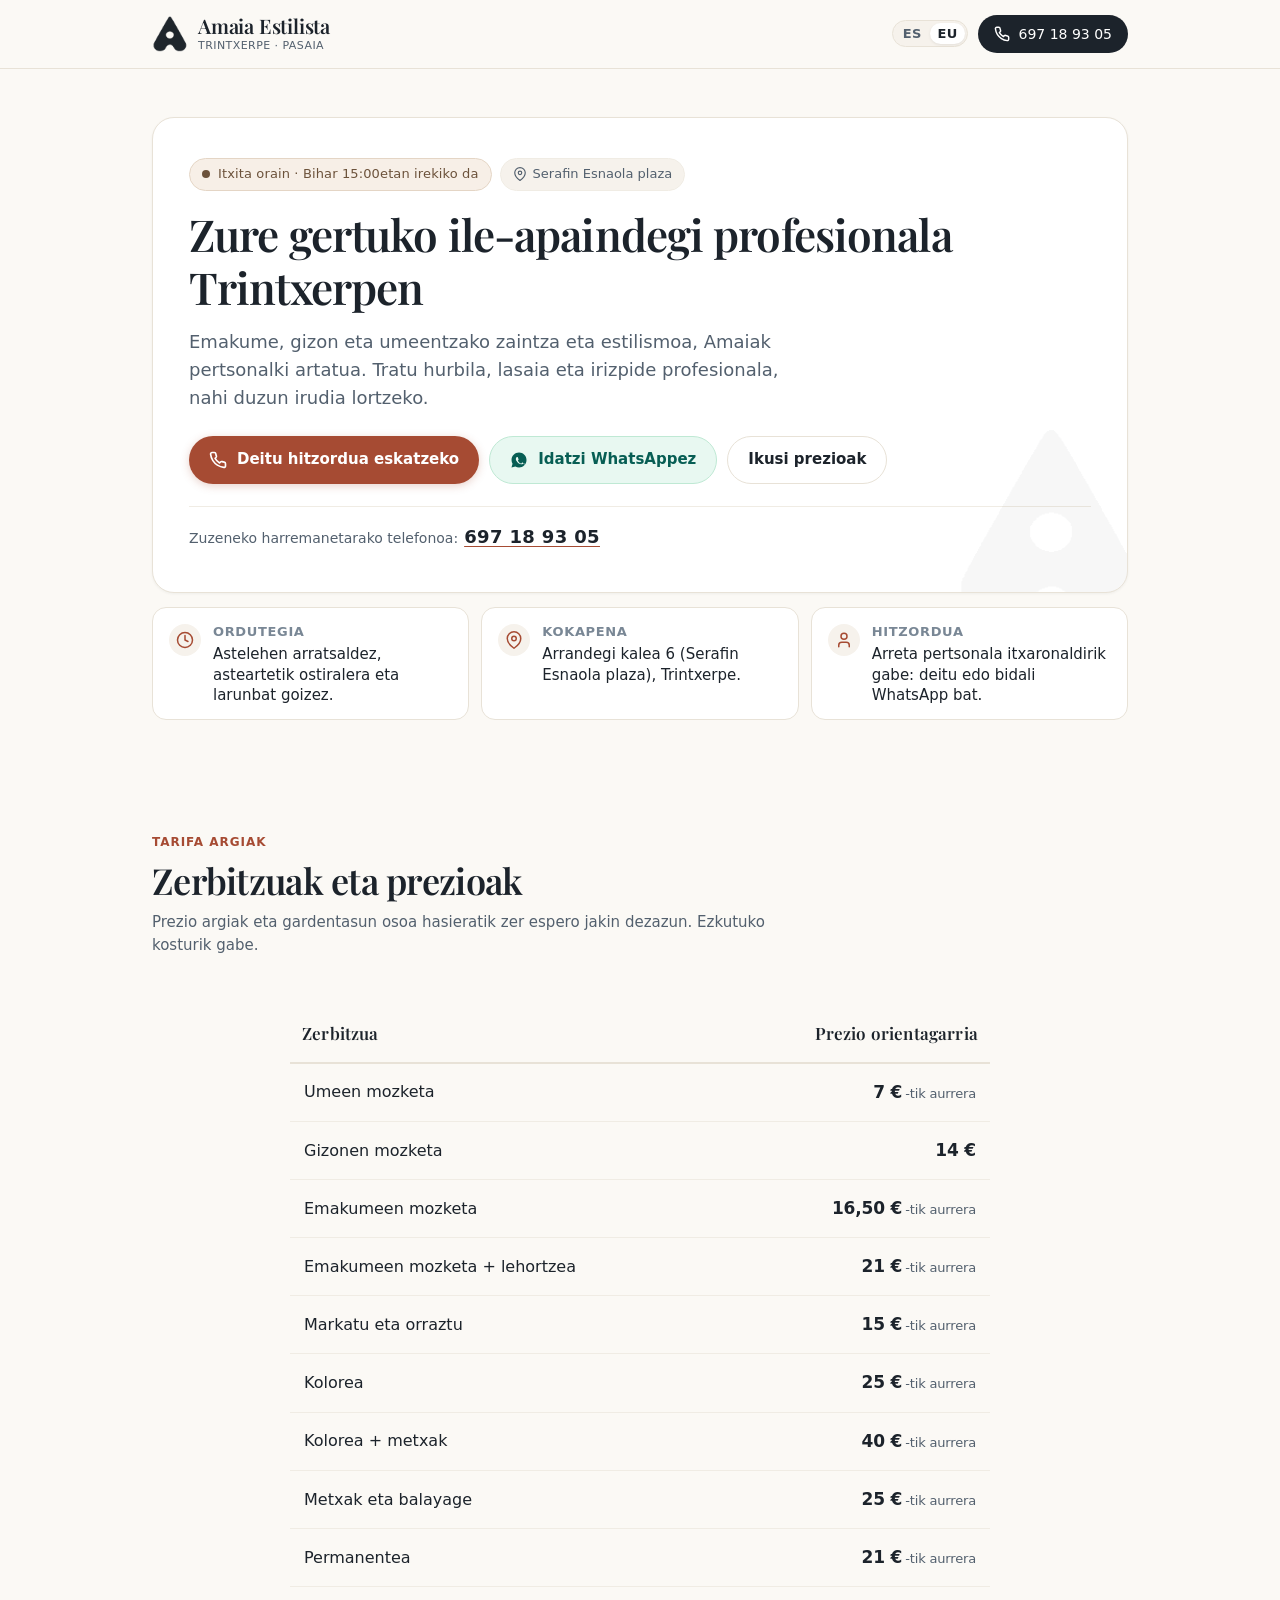
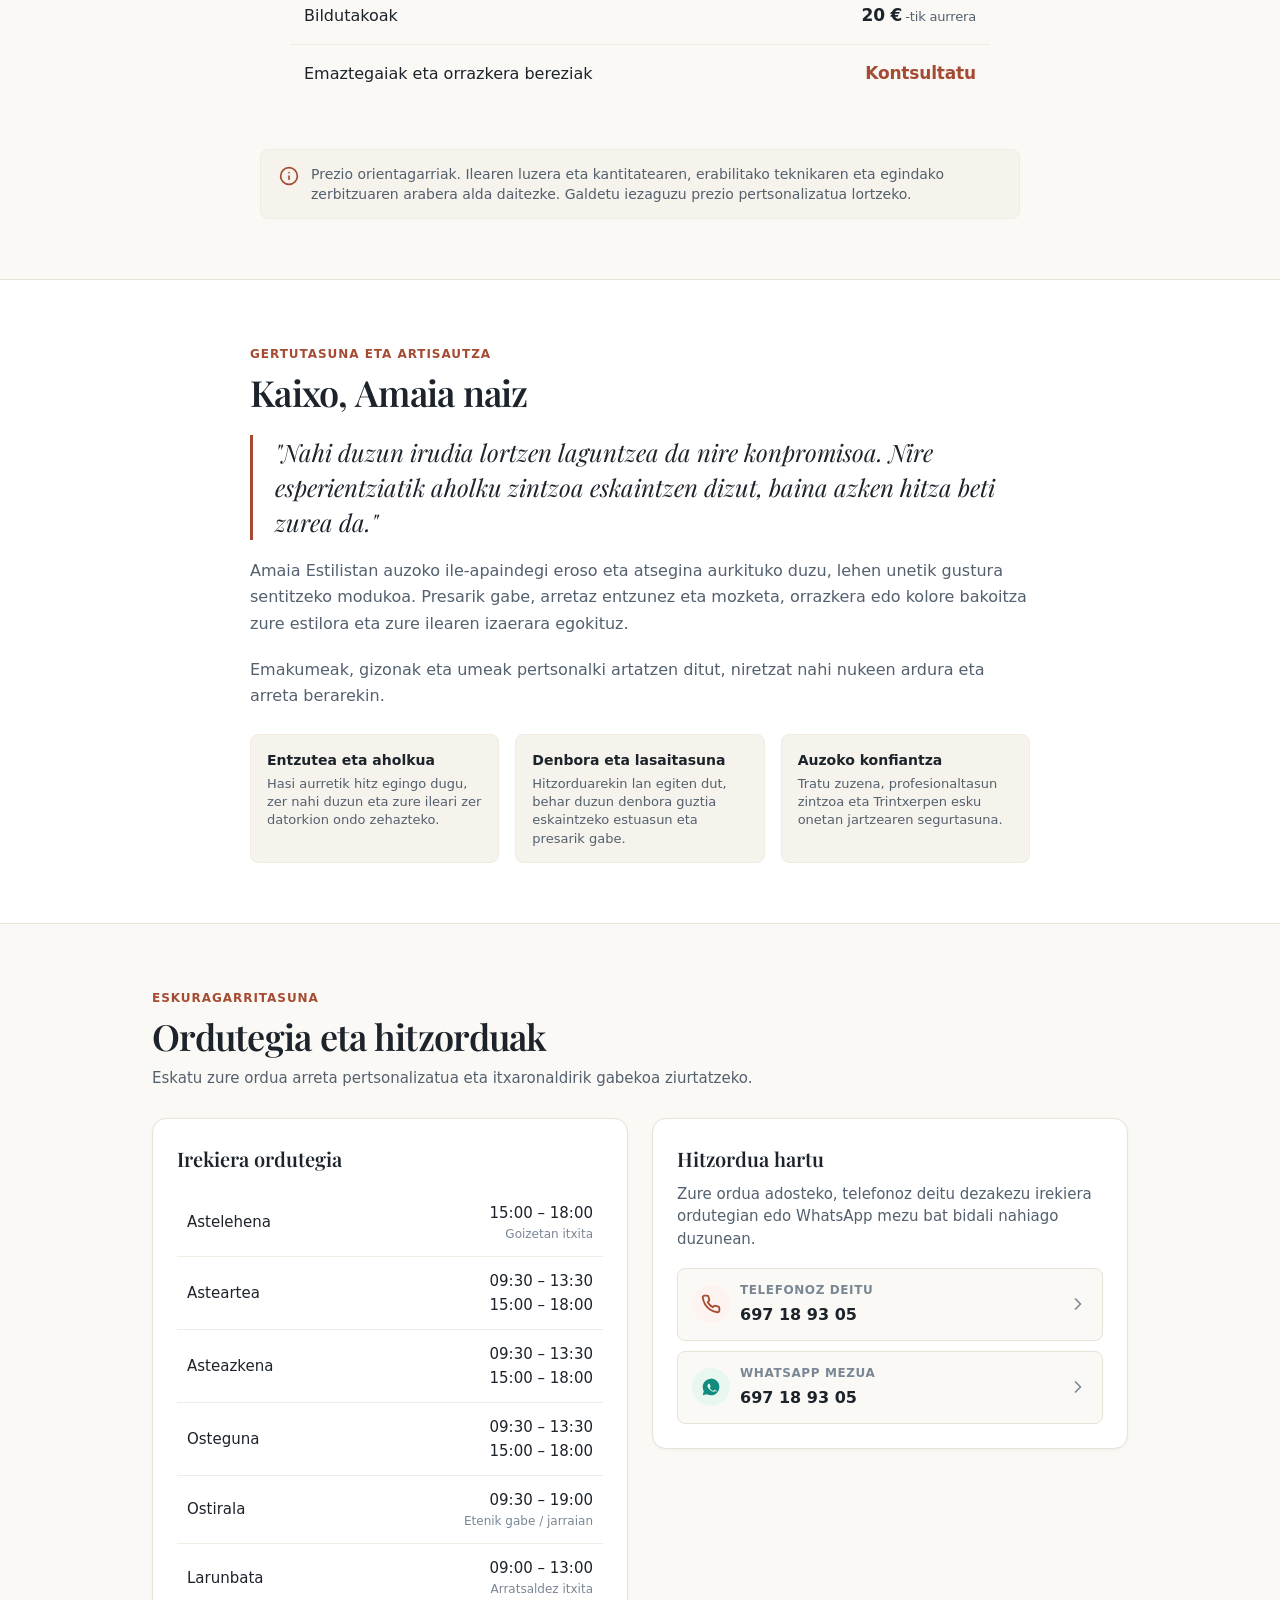
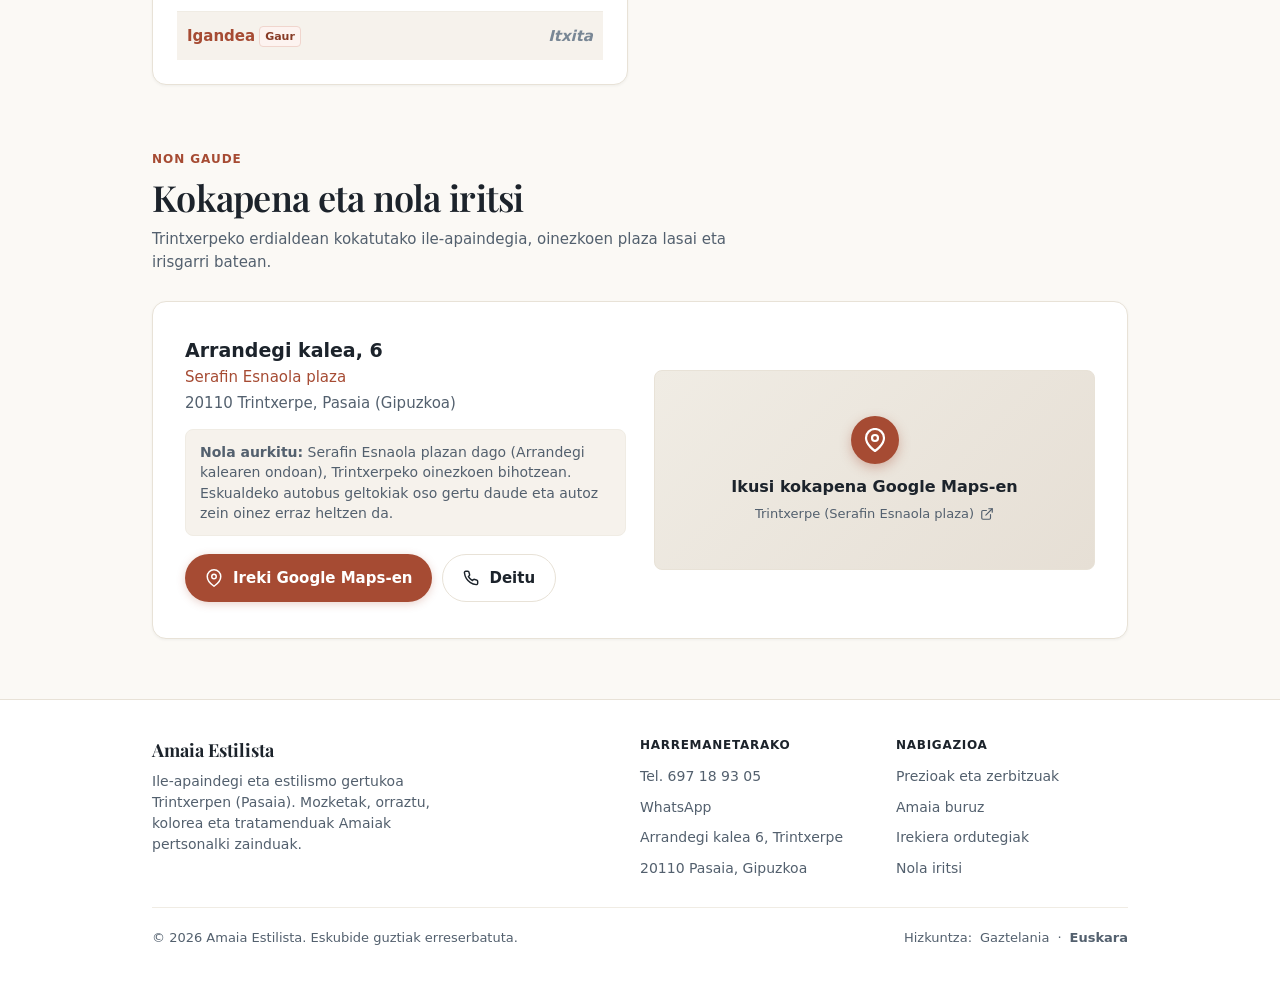
==== commit d123a8bc: "Actualizar listado de precios y texto orientativo en espanol y euskera" ====
--- a/eu/index.html
+++ b/eu/index.html
@@ -216,151 +216,66 @@
           <p class="section-description">Prezio argiak eta gardentasun osoa hasieratik zer espero jakin dezazun. Ezkutuko kosturik gabe.</p>
         </header>
 
-        <div class="pricing-grid">
-          <!-- 1. txartela: Moztu -->
-          <article class="price-card">
-            <div class="card-category-header">
-              <h3 class="category-title">Moztu</h3>
-              <span class="category-badge">Emakume, gizon eta haurrak</span>
-            </div>
-            <ul class="service-list">
-              <li class="service-item">
-                <div class="service-info">
-                  <span class="service-name">Gizona</span>
-                  <span class="service-detail">Gizonen mozketa teknika eta akabera zainduarekin</span>
-                </div>
-                <div class="service-dots" aria-hidden="true"></div>
-                <span class="service-price">13 €</span>
-              </li>
-              <li class="service-item">
-                <div class="service-info">
-                  <span class="service-name">Umea</span>
-                  <span class="service-detail">Bebé eta ume txikien mozketa arreta bereziz</span>
-                </div>
-                <div class="service-dots" aria-hidden="true"></div>
-                <span class="service-price">5 €</span>
-              </li>
-              <li class="service-item">
-                <div class="service-info">
-                  <span class="service-name">Mutila</span>
-                  <span class="service-detail">Umeen mozketa eroso eta gaur egungoa</span>
-                </div>
-                <div class="service-dots" aria-hidden="true"></div>
-                <span class="service-price">9 €</span>
-              </li>
-              <li class="service-item">
-                <div class="service-info">
-                  <span class="service-name">Neska</span>
-                  <span class="service-detail">Ilearen luzera eta bolumenaren arabera</span>
-                </div>
-                <div class="service-dots" aria-hidden="true"></div>
-                <span class="service-price">9 – 16 €</span>
-              </li>
-            </ul>
-            <div class="price-card-footer">
-              <span>* Oinarrizko garbiketa eta mozketaren aholkularitza barne.</span>
-            </div>
-          </article>
-
-          <!-- 2. txartela: Orraztu -->
-          <article class="price-card">
-            <div class="card-category-header">
-              <h3 class="category-title">Orraztu</h3>
-              <span class="category-badge">Bolumena eta moldaketa</span>
-            </div>
-            <ul class="service-list">
-              <li class="service-item">
-                <div class="service-info">
-                  <span class="service-name">Moztu eta orraztu</span>
-                  <span class="service-detail">Mozketa eta orrazketa zerbitzu osoa</span>
-                </div>
-                <div class="service-dots" aria-hidden="true"></div>
-                <span class="service-price">27 – 30 €</span>
-              </li>
-              <li class="service-item">
-                <div class="service-info">
-                  <span class="service-name">Orraztu</span>
-                  <span class="service-detail">Garbiketa, orrazketa eta lehortzea</span>
-                </div>
-                <div class="service-dots" aria-hidden="true"></div>
-                <span class="service-price">14 – 17 €</span>
-              </li>
-            </ul>
-            <div class="price-card-footer">
-              <span>* Prezioa ilearen luzera eta motaren arabera.</span>
-            </div>
-          </article>
-
-          <!-- 3. txartela: Kolorea eta Metxak -->
-          <article class="price-card">
-            <div class="card-category-header">
-              <h3 class="category-title">Kolorea eta Metxak</h3>
-              <span class="category-badge">Teknika eta distira</span>
-            </div>
-            <ul class="service-list">
-              <li class="service-item">
-                <div class="service-info">
-                  <span class="service-name">Tindatu / Kolorea</span>
-                  <span class="service-detail">Estaldura uniformea ilearen osasuna zainduz</span>
-                </div>
-                <div class="service-dots" aria-hidden="true"></div>
-                <span class="service-price">23 – 25 €</span>
-              </li>
-              <li class="service-item">
-                <div class="service-info">
-                  <span class="service-name">Zilarrezko metxak</span>
-                  <span class="service-detail">Argitasuna eta ukitu naturalak paper teknikarekin</span>
-                </div>
-                <div class="service-dots" aria-hidden="true"></div>
-                <span class="service-price">18 – 25 €</span>
-              </li>
-              <li class="service-item">
-                <div class="service-info">
-                  <span class="service-name">Orrazi-metxak</span>
-                  <span class="service-detail">Erreflexu biziak eta distira ukitu azkarrak</span>
-                </div>
-                <div class="service-dots" aria-hidden="true"></div>
-                <span class="service-price">7 €</span>
-              </li>
-            </ul>
-            <div class="price-card-footer">
-              <span>* Matizazioa edo tratamendu osagarriak behar badituzu, galdetu lasai.</span>
-            </div>
-          </article>
-
-          <!-- 4. txartela: Bereziak eta Tratamenduak -->
-          <article class="price-card">
-            <div class="card-category-header">
-              <h3 class="category-title">Bereziak</h3>
-              <span class="category-badge">Ekitaldiak eta lisaketa</span>
-            </div>
-            <ul class="service-list">
-              <li class="service-item">
-                <div class="service-info">
-                  <span class="service-name">Bildutakoak / Orrazkera</span>
-                  <span class="service-detail">Ezkontza, ospakizun eta ekitaldi berezietarako</span>
-                </div>
-                <div class="service-dots" aria-hidden="true"></div>
-                <span class="service-price">35 €</span>
-              </li>
-              <li class="service-item">
-                <div class="service-info">
-                  <span class="service-name">Keratina</span>
-                  <span class="service-detail">Tratamendu konpontzailea eta kizkurren aurkakoa</span>
-                </div>
-                <div class="service-dots" aria-hidden="true"></div>
-                <span class="service-price">50 – 100 €</span>
-              </li>
-            </ul>
-            <div class="price-card-footer">
-              <span>* Keratina tratamendua ilearen luzera eta dentsitatearen arabera aldatzen da.</span>
-            </div>
-          </article>
+        <div class="pricing-card pricing-table-card">
+          <table class="pricing-table" aria-label="Zerbitzuen eta prezio orientagarrien zerrenda">
+            <thead>
+              <tr>
+                <th scope="col" class="pricing-th-service">Zerbitzua</th>
+                <th scope="col" class="pricing-th-price">Prezio orientagarria</th>
+              </tr>
+            </thead>
+            <tbody>
+              <tr>
+                <td class="pricing-service-name">Umeen mozketa</td>
+                <td class="pricing-service-price"><strong>7 €</strong><span class="price-suffix">-tik aurrera</span></td>
+              </tr>
+              <tr>
+                <td class="pricing-service-name">Gizonen mozketa</td>
+                <td class="pricing-service-price"><strong>14 €</strong></td>
+              </tr>
+              <tr>
+                <td class="pricing-service-name">Emakumeen mozketa</td>
+                <td class="pricing-service-price"><strong>16,50 €</strong><span class="price-suffix">-tik aurrera</span></td>
+              </tr>
+              <tr>
+                <td class="pricing-service-name">Emakumeen mozketa + lehortzea</td>
+                <td class="pricing-service-price"><strong>21 €</strong><span class="price-suffix">-tik aurrera</span></td>
+              </tr>
+              <tr>
+                <td class="pricing-service-name">Markatu eta orraztu</td>
+                <td class="pricing-service-price"><strong>15 €</strong><span class="price-suffix">-tik aurrera</span></td>
+              </tr>
+              <tr>
+                <td class="pricing-service-name">Kolorea</td>
+                <td class="pricing-service-price"><strong>25 €</strong><span class="price-suffix">-tik aurrera</span></td>
+              </tr>
+              <tr>
+                <td class="pricing-service-name">Kolorea + metxak</td>
+                <td class="pricing-service-price"><strong>40 €</strong><span class="price-suffix">-tik aurrera</span></td>
+              </tr>
+              <tr>
+                <td class="pricing-service-name">Metxak eta balayage</td>
+                <td class="pricing-service-price"><strong>25 €</strong><span class="price-suffix">-tik aurrera</span></td>
+              </tr>
+              <tr>
+                <td class="pricing-service-name">Permanentea</td>
+                <td class="pricing-service-price"><strong>21 €</strong><span class="price-suffix">-tik aurrera</span></td>
+              </tr>
+              <tr>
+                <td class="pricing-service-name">Bildutakoak</td>
+                <td class="pricing-service-price"><strong>20 €</strong><span class="price-suffix">-tik aurrera</span></td>
+              </tr>
+              <tr>
+                <td class="pricing-service-name">Emaztegaiak eta orrazkera bereziak</td>
+                <td class="pricing-service-price"><strong class="price-consult">Kontsultatu</strong></td>
+              </tr>
+            </tbody>
+          </table>
         </div>
 
         <div class="pricing-clarification">
           <svg class="pricing-clarification-icon" width="20" height="20" viewBox="0 0 24 24" fill="none" stroke="currentColor" stroke-width="2" stroke-linecap="round" stroke-linejoin="round" aria-hidden="true"><circle cx="12" cy="12" r="10"></circle><line x1="12" y1="16" x2="12" y2="12"></line><line x1="12" y1="8" x2="12.01" y2="8"></line></svg>
-          <p>Tartea adierazten duten prezioak batez ere ilearen luzera, bolumen eta lodieraren araberakoak dira. Itxura aldaketa edo lan jakin baten inguruan galderarik baduzu, deitu edo idatzi WhatsAppez konpromisorik gabe.</p>
+          <p>Prezio orientagarriak. Ilearen luzera eta kantitatearen, erabilitako teknikaren eta egindako zerbitzuaren arabera alda daitezke. Galdetu iezaguzu prezio pertsonalizatua lortzeko.</p>
         </div>
       </div>
     </section>
--- a/assets/css/style.css
+++ b/assets/css/style.css
@@ -803,8 +803,149 @@
   color: var(--color-ink-subtle);
 }
 
+.pricing-table-card {
+  max-width: 760px;
+  margin: 0 auto;
+  padding: 16px 18px;
+  overflow-x: auto;
+}
+
+@media (min-width: 640px) {
+  .pricing-table-card {
+    padding: 24px 30px;
+  }
+}
+
+.pricing-table-card:hover {
+  transform: none;
+  box-shadow: var(--shadow-sm);
+}
+
+.pricing-table {
+  width: 100%;
+  border-collapse: collapse;
+}
+
+.pricing-table thead tr {
+  border-bottom: 2px solid var(--color-border);
+}
+
+.pricing-table th {
+  padding: 12px 12px 14px 12px;
+  font-family: var(--font-display);
+  font-size: 1.0625rem;
+  font-weight: 600;
+  color: var(--color-ink);
+  letter-spacing: 0.01em;
+}
+
+.pricing-table th.pricing-th-service {
+  text-align: left;
+}
+
+.pricing-table th.pricing-th-price {
+  text-align: right;
+  white-space: nowrap;
+}
+
+.pricing-table tbody tr {
+  border-bottom: 1px solid var(--color-border-light);
+  transition: background-color 0.15s ease;
+}
+
+.pricing-table tbody tr:last-child {
+  border-bottom: none;
+}
+
+.pricing-table tbody tr:hover {
+  background-color: var(--color-surface-soft);
+}
+
+.pricing-table td {
+  padding: 13px 12px;
+  vertical-align: middle;
+}
+
+@media (min-width: 640px) {
+  .pricing-table td {
+    padding: 15px 14px;
+  }
+}
+
+.pricing-service-name {
+  font-size: 0.9375rem;
+  font-weight: 500;
+  color: var(--color-ink);
+  line-height: 1.35;
+}
+
+@media (min-width: 640px) {
+  .pricing-service-name {
+    font-size: 1rem;
+  }
+}
+
+.pricing-service-price {
+  text-align: right;
+  font-size: 0.9375rem;
+  color: var(--color-ink);
+  white-space: nowrap;
+  font-variant-numeric: tabular-nums;
+  letter-spacing: -0.01em;
+}
+
+@media (min-width: 640px) {
+  .pricing-service-price {
+    font-size: 1.0625rem;
+  }
+}
+
+.pricing-service-price strong {
+  font-weight: 700;
+  color: var(--color-ink);
+}
+
+.pricing-service-price .price-prefix {
+  font-size: 0.8125rem;
+  color: var(--color-ink-muted);
+  font-weight: 400;
+  margin-right: 3px;
+}
+
+.pricing-service-price .price-suffix {
+  font-size: 0.8125rem;
+  color: var(--color-ink-muted);
+  font-weight: 400;
+  margin-left: 3px;
+}
+
+.pricing-service-price .price-consult {
+  color: var(--color-accent);
+  font-weight: 700;
+}
+
+@media (max-width: 480px) {
+  .pricing-table-card {
+    padding: 10px 12px;
+  }
+  .pricing-table th {
+    padding: 10px 8px;
+    font-size: 0.9375rem;
+  }
+  .pricing-table td {
+    padding: 11px 8px;
+  }
+  .pricing-service-name {
+    font-size: 0.875rem;
+  }
+  .pricing-service-price {
+    font-size: 0.875rem;
+  }
+}
+
 .pricing-clarification {
-  margin-top: 20px;
+  max-width: 760px;
+  margin: 22px auto 0;
   padding: 14px 18px;
   background: var(--color-surface-soft);
   border-radius: var(--radius-sm);
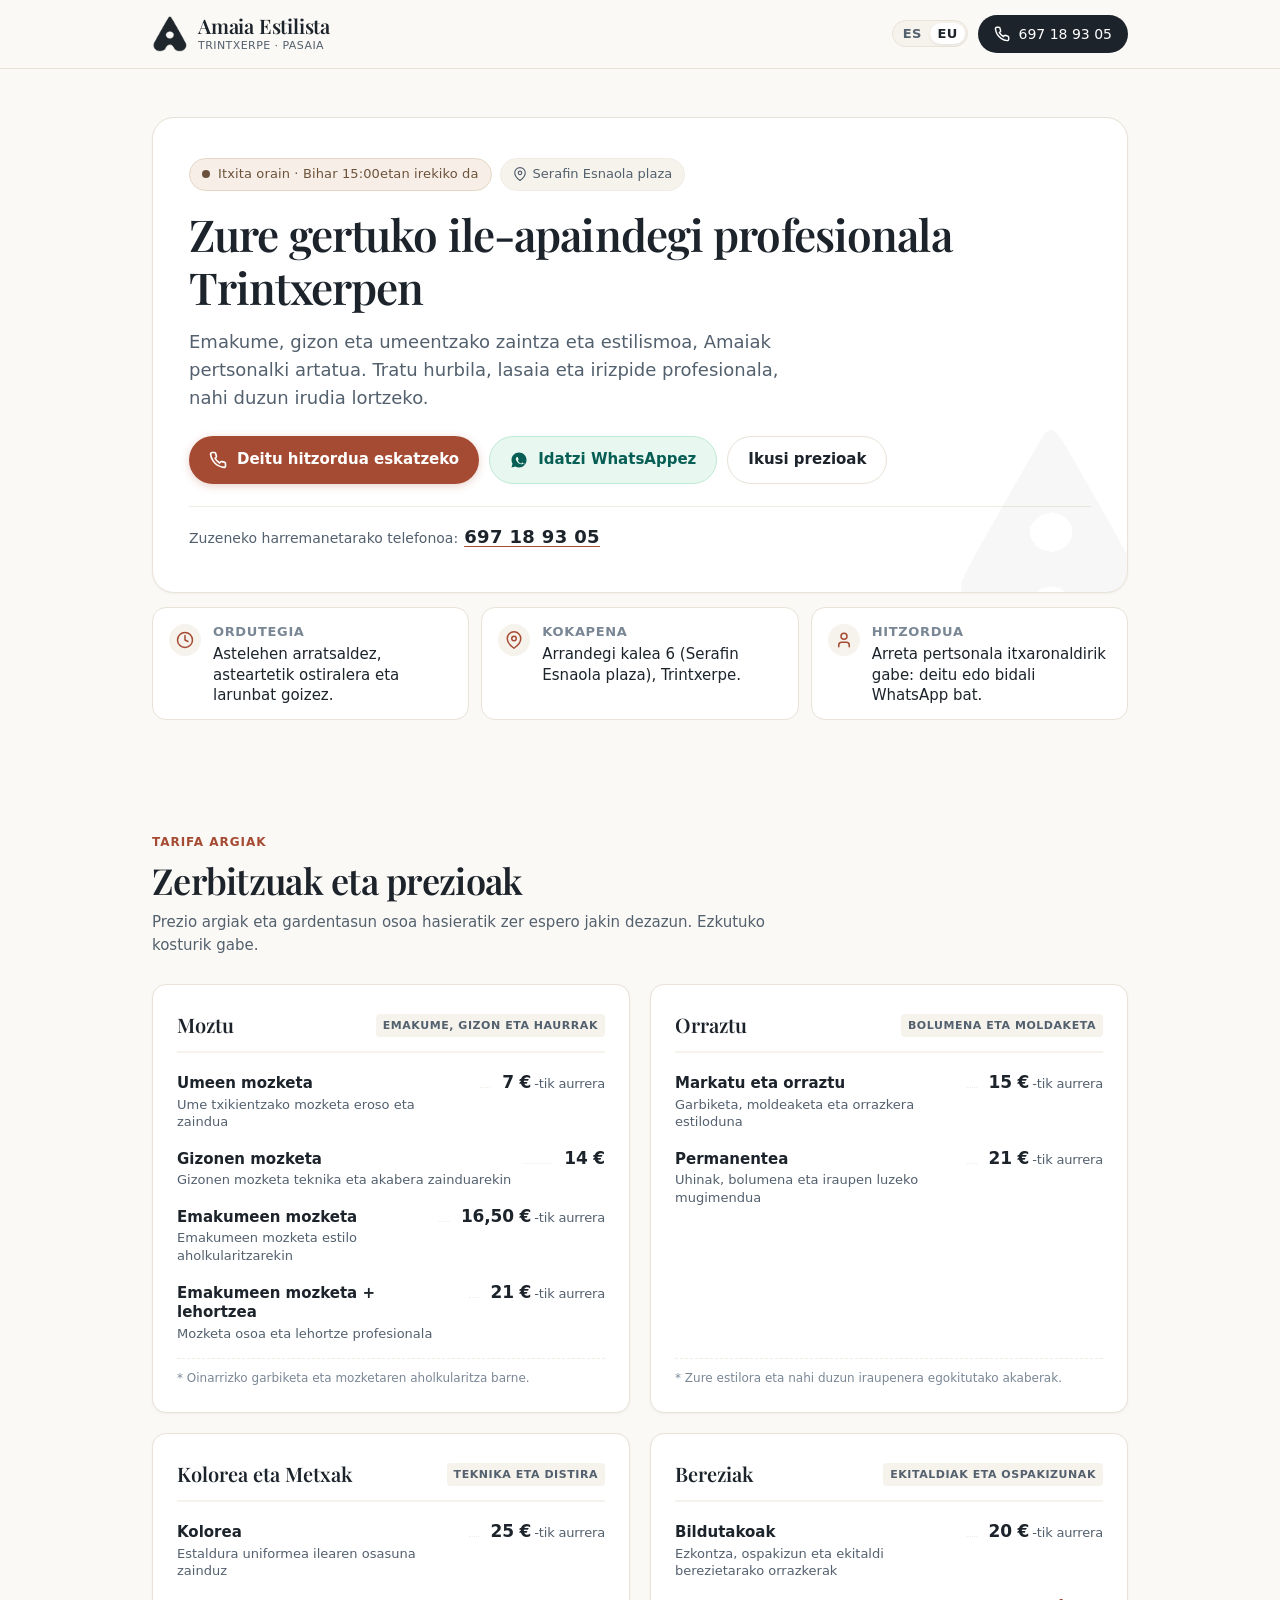
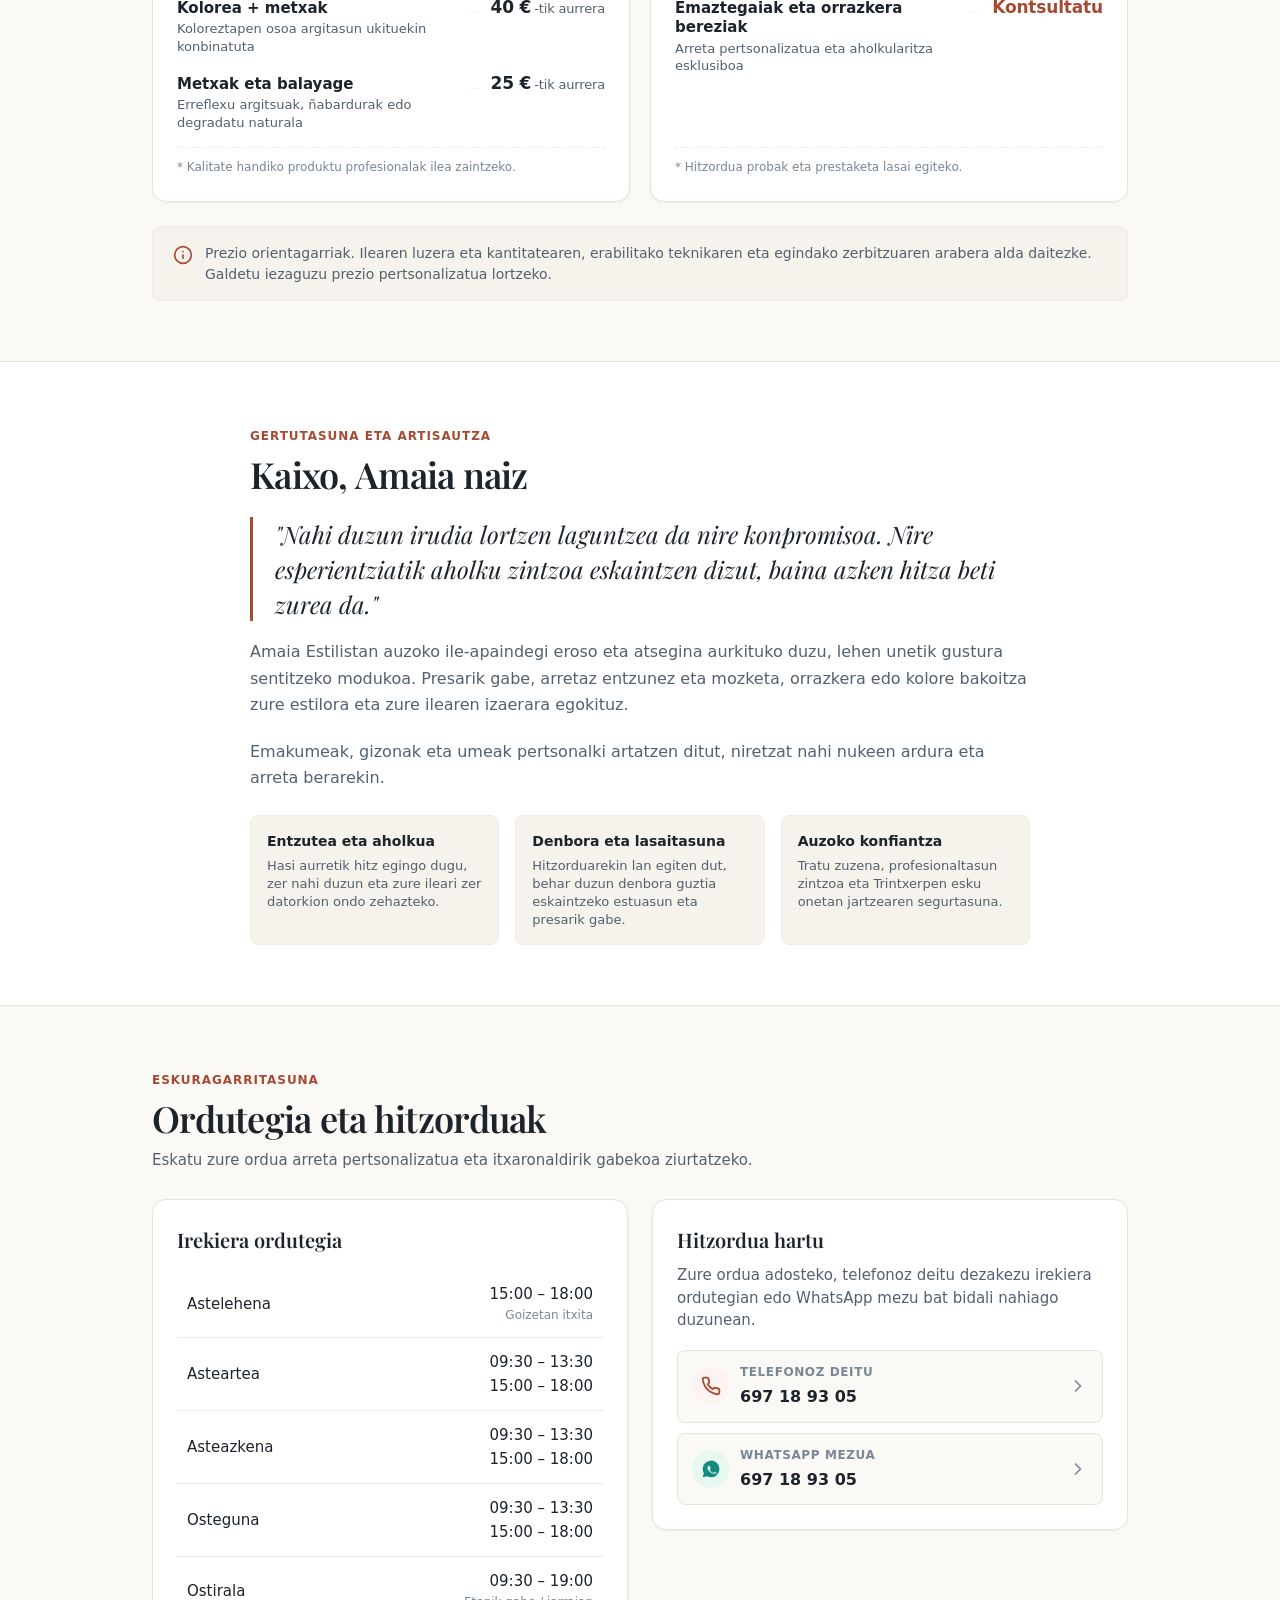
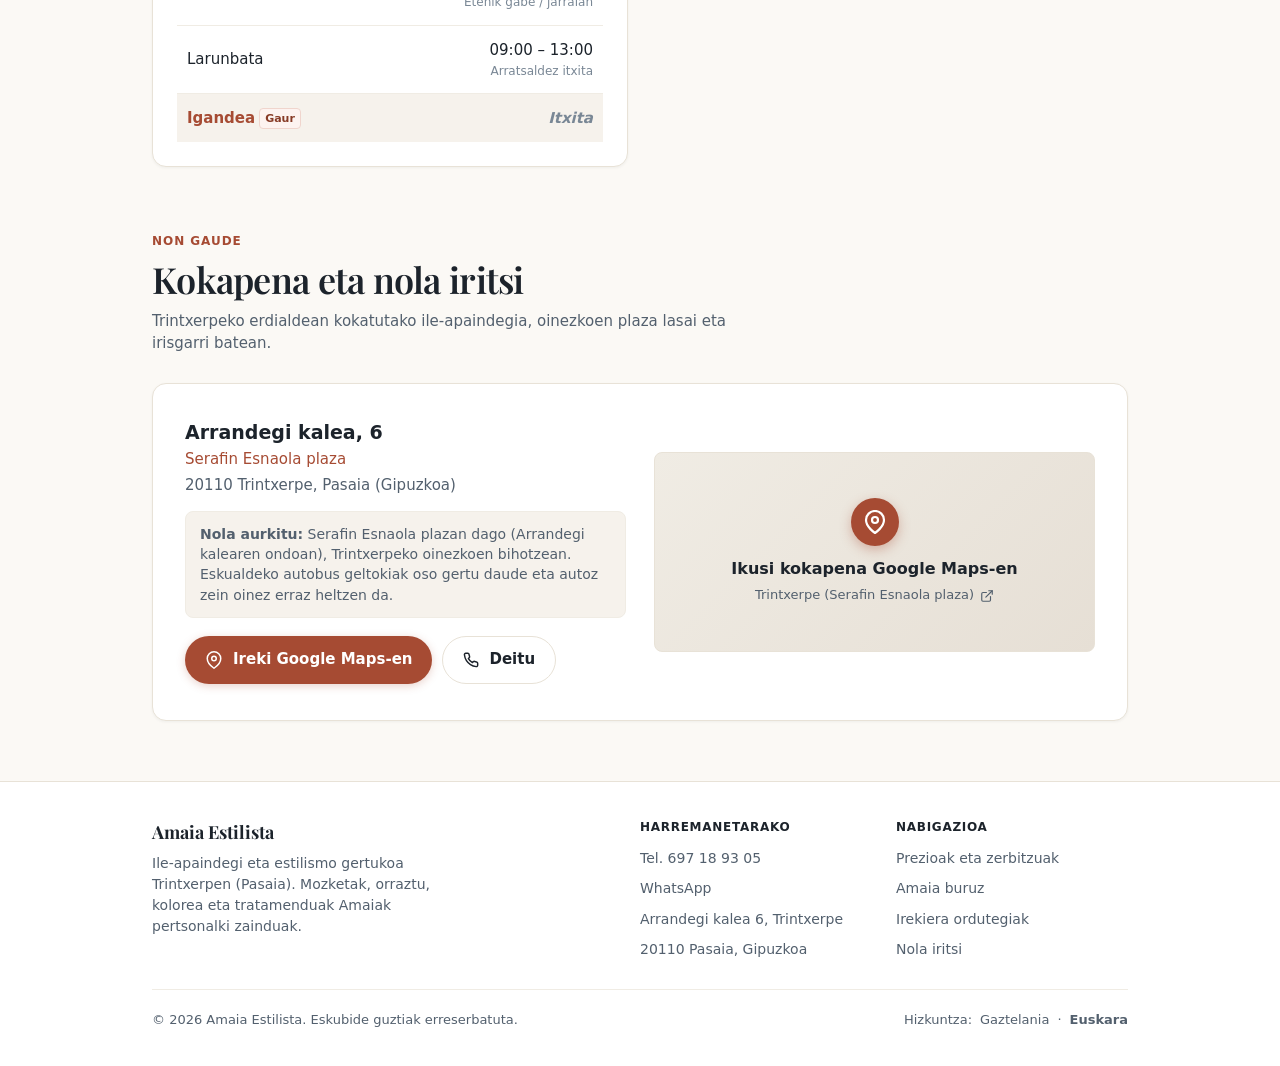
==== commit 1b334c17: "Restaurar diseno de 4 tarjetas elegantes para el listado de precios" ====
--- a/eu/index.html
+++ b/eu/index.html
@@ -216,61 +216,146 @@
           <p class="section-description">Prezio argiak eta gardentasun osoa hasieratik zer espero jakin dezazun. Ezkutuko kosturik gabe.</p>
         </header>
 
-        <div class="pricing-card pricing-table-card">
-          <table class="pricing-table" aria-label="Zerbitzuen eta prezio orientagarrien zerrenda">
-            <thead>
-              <tr>
-                <th scope="col" class="pricing-th-service">Zerbitzua</th>
-                <th scope="col" class="pricing-th-price">Prezio orientagarria</th>
-              </tr>
-            </thead>
-            <tbody>
-              <tr>
-                <td class="pricing-service-name">Umeen mozketa</td>
-                <td class="pricing-service-price"><strong>7 €</strong><span class="price-suffix">-tik aurrera</span></td>
-              </tr>
-              <tr>
-                <td class="pricing-service-name">Gizonen mozketa</td>
-                <td class="pricing-service-price"><strong>14 €</strong></td>
-              </tr>
-              <tr>
-                <td class="pricing-service-name">Emakumeen mozketa</td>
-                <td class="pricing-service-price"><strong>16,50 €</strong><span class="price-suffix">-tik aurrera</span></td>
-              </tr>
-              <tr>
-                <td class="pricing-service-name">Emakumeen mozketa + lehortzea</td>
-                <td class="pricing-service-price"><strong>21 €</strong><span class="price-suffix">-tik aurrera</span></td>
-              </tr>
-              <tr>
-                <td class="pricing-service-name">Markatu eta orraztu</td>
-                <td class="pricing-service-price"><strong>15 €</strong><span class="price-suffix">-tik aurrera</span></td>
-              </tr>
-              <tr>
-                <td class="pricing-service-name">Kolorea</td>
-                <td class="pricing-service-price"><strong>25 €</strong><span class="price-suffix">-tik aurrera</span></td>
-              </tr>
-              <tr>
-                <td class="pricing-service-name">Kolorea + metxak</td>
-                <td class="pricing-service-price"><strong>40 €</strong><span class="price-suffix">-tik aurrera</span></td>
-              </tr>
-              <tr>
-                <td class="pricing-service-name">Metxak eta balayage</td>
-                <td class="pricing-service-price"><strong>25 €</strong><span class="price-suffix">-tik aurrera</span></td>
-              </tr>
-              <tr>
-                <td class="pricing-service-name">Permanentea</td>
-                <td class="pricing-service-price"><strong>21 €</strong><span class="price-suffix">-tik aurrera</span></td>
-              </tr>
-              <tr>
-                <td class="pricing-service-name">Bildutakoak</td>
-                <td class="pricing-service-price"><strong>20 €</strong><span class="price-suffix">-tik aurrera</span></td>
-              </tr>
-              <tr>
-                <td class="pricing-service-name">Emaztegaiak eta orrazkera bereziak</td>
-                <td class="pricing-service-price"><strong class="price-consult">Kontsultatu</strong></td>
-              </tr>
-            </tbody>
-          </table>
+        <div class="pricing-grid">
+          <!-- 1. txartela: Moztu -->
+          <article class="price-card">
+            <div class="card-category-header">
+              <h3 class="category-title">Moztu</h3>
+              <span class="category-badge">Emakume, gizon eta haurrak</span>
+            </div>
+            <ul class="service-list">
+              <li class="service-item">
+                <div class="service-info">
+                  <span class="service-name">Umeen mozketa</span>
+                  <span class="service-detail">Ume txikientzako mozketa eroso eta zaindua</span>
+                </div>
+                <div class="service-dots" aria-hidden="true"></div>
+                <span class="service-price">7 €<span class="price-suffix">-tik aurrera</span></span>
+              </li>
+              <li class="service-item">
+                <div class="service-info">
+                  <span class="service-name">Gizonen mozketa</span>
+                  <span class="service-detail">Gizonen mozketa teknika eta akabera zainduarekin</span>
+                </div>
+                <div class="service-dots" aria-hidden="true"></div>
+                <span class="service-price">14 €</span>
+              </li>
+              <li class="service-item">
+                <div class="service-info">
+                  <span class="service-name">Emakumeen mozketa</span>
+                  <span class="service-detail">Emakumeen mozketa estilo aholkularitzarekin</span>
+                </div>
+                <div class="service-dots" aria-hidden="true"></div>
+                <span class="service-price">16,50 €<span class="price-suffix">-tik aurrera</span></span>
+              </li>
+              <li class="service-item">
+                <div class="service-info">
+                  <span class="service-name">Emakumeen mozketa + lehortzea</span>
+                  <span class="service-detail">Mozketa osoa eta lehortze profesionala</span>
+                </div>
+                <div class="service-dots" aria-hidden="true"></div>
+                <span class="service-price">21 €<span class="price-suffix">-tik aurrera</span></span>
+              </li>
+            </ul>
+            <div class="price-card-footer">
+              <span>* Oinarrizko garbiketa eta mozketaren aholkularitza barne.</span>
+            </div>
+          </article>
+
+          <!-- 2. txartela: Orraztu -->
+          <article class="price-card">
+            <div class="card-category-header">
+              <h3 class="category-title">Orraztu</h3>
+              <span class="category-badge">Bolumena eta moldaketa</span>
+            </div>
+            <ul class="service-list">
+              <li class="service-item">
+                <div class="service-info">
+                  <span class="service-name">Markatu eta orraztu</span>
+                  <span class="service-detail">Garbiketa, moldeaketa eta orrazkera estiloduna</span>
+                </div>
+                <div class="service-dots" aria-hidden="true"></div>
+                <span class="service-price">15 €<span class="price-suffix">-tik aurrera</span></span>
+              </li>
+              <li class="service-item">
+                <div class="service-info">
+                  <span class="service-name">Permanentea</span>
+                  <span class="service-detail">Uhinak, bolumena eta iraupen luzeko mugimendua</span>
+                </div>
+                <div class="service-dots" aria-hidden="true"></div>
+                <span class="service-price">21 €<span class="price-suffix">-tik aurrera</span></span>
+              </li>
+            </ul>
+            <div class="price-card-footer">
+              <span>* Zure estilora eta nahi duzun iraupenera egokitutako akaberak.</span>
+            </div>
+          </article>
+
+          <!-- 3. txartela: Kolorea eta Metxak -->
+          <article class="price-card">
+            <div class="card-category-header">
+              <h3 class="category-title">Kolorea eta Metxak</h3>
+              <span class="category-badge">Teknika eta distira</span>
+            </div>
+            <ul class="service-list">
+              <li class="service-item">
+                <div class="service-info">
+                  <span class="service-name">Kolorea</span>
+                  <span class="service-detail">Estaldura uniformea ilearen osasuna zainduz</span>
+                </div>
+                <div class="service-dots" aria-hidden="true"></div>
+                <span class="service-price">25 €<span class="price-suffix">-tik aurrera</span></span>
+              </li>
+              <li class="service-item">
+                <div class="service-info">
+                  <span class="service-name">Kolorea + metxak</span>
+                  <span class="service-detail">Koloreztapen osoa argitasun ukituekin konbinatuta</span>
+                </div>
+                <div class="service-dots" aria-hidden="true"></div>
+                <span class="service-price">40 €<span class="price-suffix">-tik aurrera</span></span>
+              </li>
+              <li class="service-item">
+                <div class="service-info">
+                  <span class="service-name">Metxak eta balayage</span>
+                  <span class="service-detail">Erreflexu argitsuak, ñabardurak edo degradatu naturala</span>
+                </div>
+                <div class="service-dots" aria-hidden="true"></div>
+                <span class="service-price">25 €<span class="price-suffix">-tik aurrera</span></span>
+              </li>
+            </ul>
+            <div class="price-card-footer">
+              <span>* Kalitate handiko produktu profesionalak ilea zaintzeko.</span>
+            </div>
+          </article>
+
+          <!-- 4. txartela: Bereziak -->
+          <article class="price-card">
+            <div class="card-category-header">
+              <h3 class="category-title">Bereziak</h3>
+              <span class="category-badge">Ekitaldiak eta ospakizunak</span>
+            </div>
+            <ul class="service-list">
+              <li class="service-item">
+                <div class="service-info">
+                  <span class="service-name">Bildutakoak</span>
+                  <span class="service-detail">Ezkontza, ospakizun eta ekitaldi berezietarako orrazkerak</span>
+                </div>
+                <div class="service-dots" aria-hidden="true"></div>
+                <span class="service-price">20 €<span class="price-suffix">-tik aurrera</span></span>
+              </li>
+              <li class="service-item">
+                <div class="service-info">
+                  <span class="service-name">Emaztegaiak eta orrazkera bereziak</span>
+                  <span class="service-detail">Arreta pertsonalizatua eta aholkularitza esklusiboa</span>
+                </div>
+                <div class="service-dots" aria-hidden="true"></div>
+                <span class="service-price service-price-consult">Kontsultatu</span>
+              </li>
+            </ul>
+            <div class="price-card-footer">
+              <span>* Hitzordua probak eta prestaketa lasai egiteko.</span>
+            </div>
+          </article>
         </div>
 
         <div class="pricing-clarification">
--- a/assets/css/style.css
+++ b/assets/css/style.css
@@ -803,150 +803,28 @@
   color: var(--color-ink-subtle);
 }
 
-.pricing-table-card {
-  max-width: 760px;
-  margin: 0 auto;
-  padding: 16px 18px;
-  overflow-x: auto;
-}
-
-@media (min-width: 640px) {
-  .pricing-table-card {
-    padding: 24px 30px;
-  }
-}
-
-.pricing-table-card:hover {
-  transform: none;
-  box-shadow: var(--shadow-sm);
-}
-
-.pricing-table {
-  width: 100%;
-  border-collapse: collapse;
-}
-
-.pricing-table thead tr {
-  border-bottom: 2px solid var(--color-border);
-}
-
-.pricing-table th {
-  padding: 12px 12px 14px 12px;
-  font-family: var(--font-display);
-  font-size: 1.0625rem;
-  font-weight: 600;
-  color: var(--color-ink);
-  letter-spacing: 0.01em;
-}
-
-.pricing-table th.pricing-th-service {
-  text-align: left;
-}
-
-.pricing-table th.pricing-th-price {
-  text-align: right;
-  white-space: nowrap;
-}
-
-.pricing-table tbody tr {
-  border-bottom: 1px solid var(--color-border-light);
-  transition: background-color 0.15s ease;
-}
-
-.pricing-table tbody tr:last-child {
-  border-bottom: none;
-}
-
-.pricing-table tbody tr:hover {
-  background-color: var(--color-surface-soft);
-}
-
-.pricing-table td {
-  padding: 13px 12px;
-  vertical-align: middle;
-}
-
-@media (min-width: 640px) {
-  .pricing-table td {
-    padding: 15px 14px;
-  }
-}
-
-.pricing-service-name {
-  font-size: 0.9375rem;
+.service-price .price-prefix {
+  font-size: 0.8125rem;
   font-weight: 500;
-  color: var(--color-ink);
-  line-height: 1.35;
-}
-
-@media (min-width: 640px) {
-  .pricing-service-name {
-    font-size: 1rem;
-  }
-}
-
-.pricing-service-price {
-  text-align: right;
-  font-size: 0.9375rem;
-  color: var(--color-ink);
-  white-space: nowrap;
-  font-variant-numeric: tabular-nums;
-  letter-spacing: -0.01em;
-}
-
-@media (min-width: 640px) {
-  .pricing-service-price {
-    font-size: 1.0625rem;
-  }
-}
-
-.pricing-service-price strong {
-  font-weight: 700;
-  color: var(--color-ink);
-}
-
-.pricing-service-price .price-prefix {
+  color: var(--color-ink-muted);
+  margin-right: 3px;
+}
+
+.service-price .price-suffix {
   font-size: 0.8125rem;
-  color: var(--color-ink-muted);
-  font-weight: 400;
-  margin-right: 3px;
-}
-
-.pricing-service-price .price-suffix {
-  font-size: 0.8125rem;
-  color: var(--color-ink-muted);
-  font-weight: 400;
+  font-weight: 500;
+  color: var(--color-ink-muted);
   margin-left: 3px;
 }
 
-.pricing-service-price .price-consult {
+.service-price-consult {
   color: var(--color-accent);
   font-weight: 700;
 }
 
-@media (max-width: 480px) {
-  .pricing-table-card {
-    padding: 10px 12px;
-  }
-  .pricing-table th {
-    padding: 10px 8px;
-    font-size: 0.9375rem;
-  }
-  .pricing-table td {
-    padding: 11px 8px;
-  }
-  .pricing-service-name {
-    font-size: 0.875rem;
-  }
-  .pricing-service-price {
-    font-size: 0.875rem;
-  }
-}
-
 .pricing-clarification {
-  max-width: 760px;
-  margin: 22px auto 0;
-  padding: 14px 18px;
+  margin-top: 24px;
+  padding: 16px 20px;
   background: var(--color-surface-soft);
   border-radius: var(--radius-sm);
   border: 1px solid var(--color-border-light);
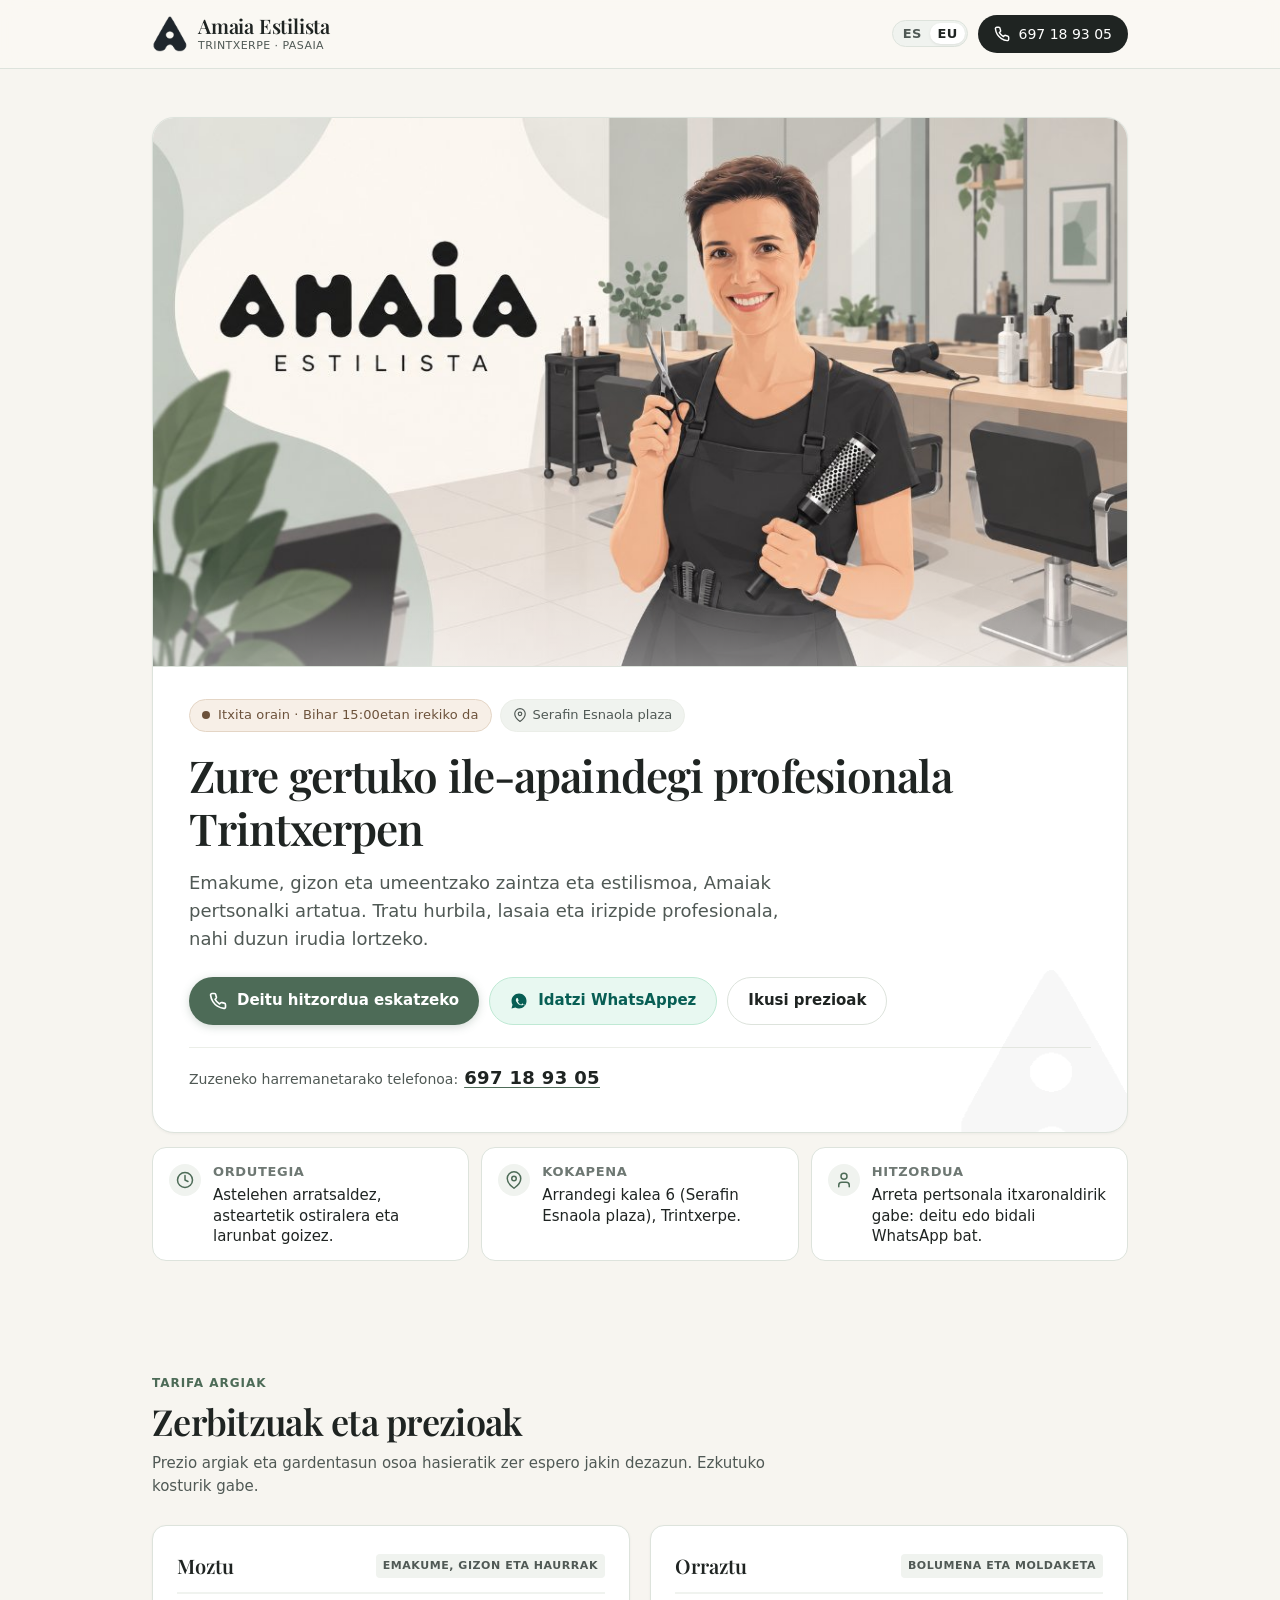
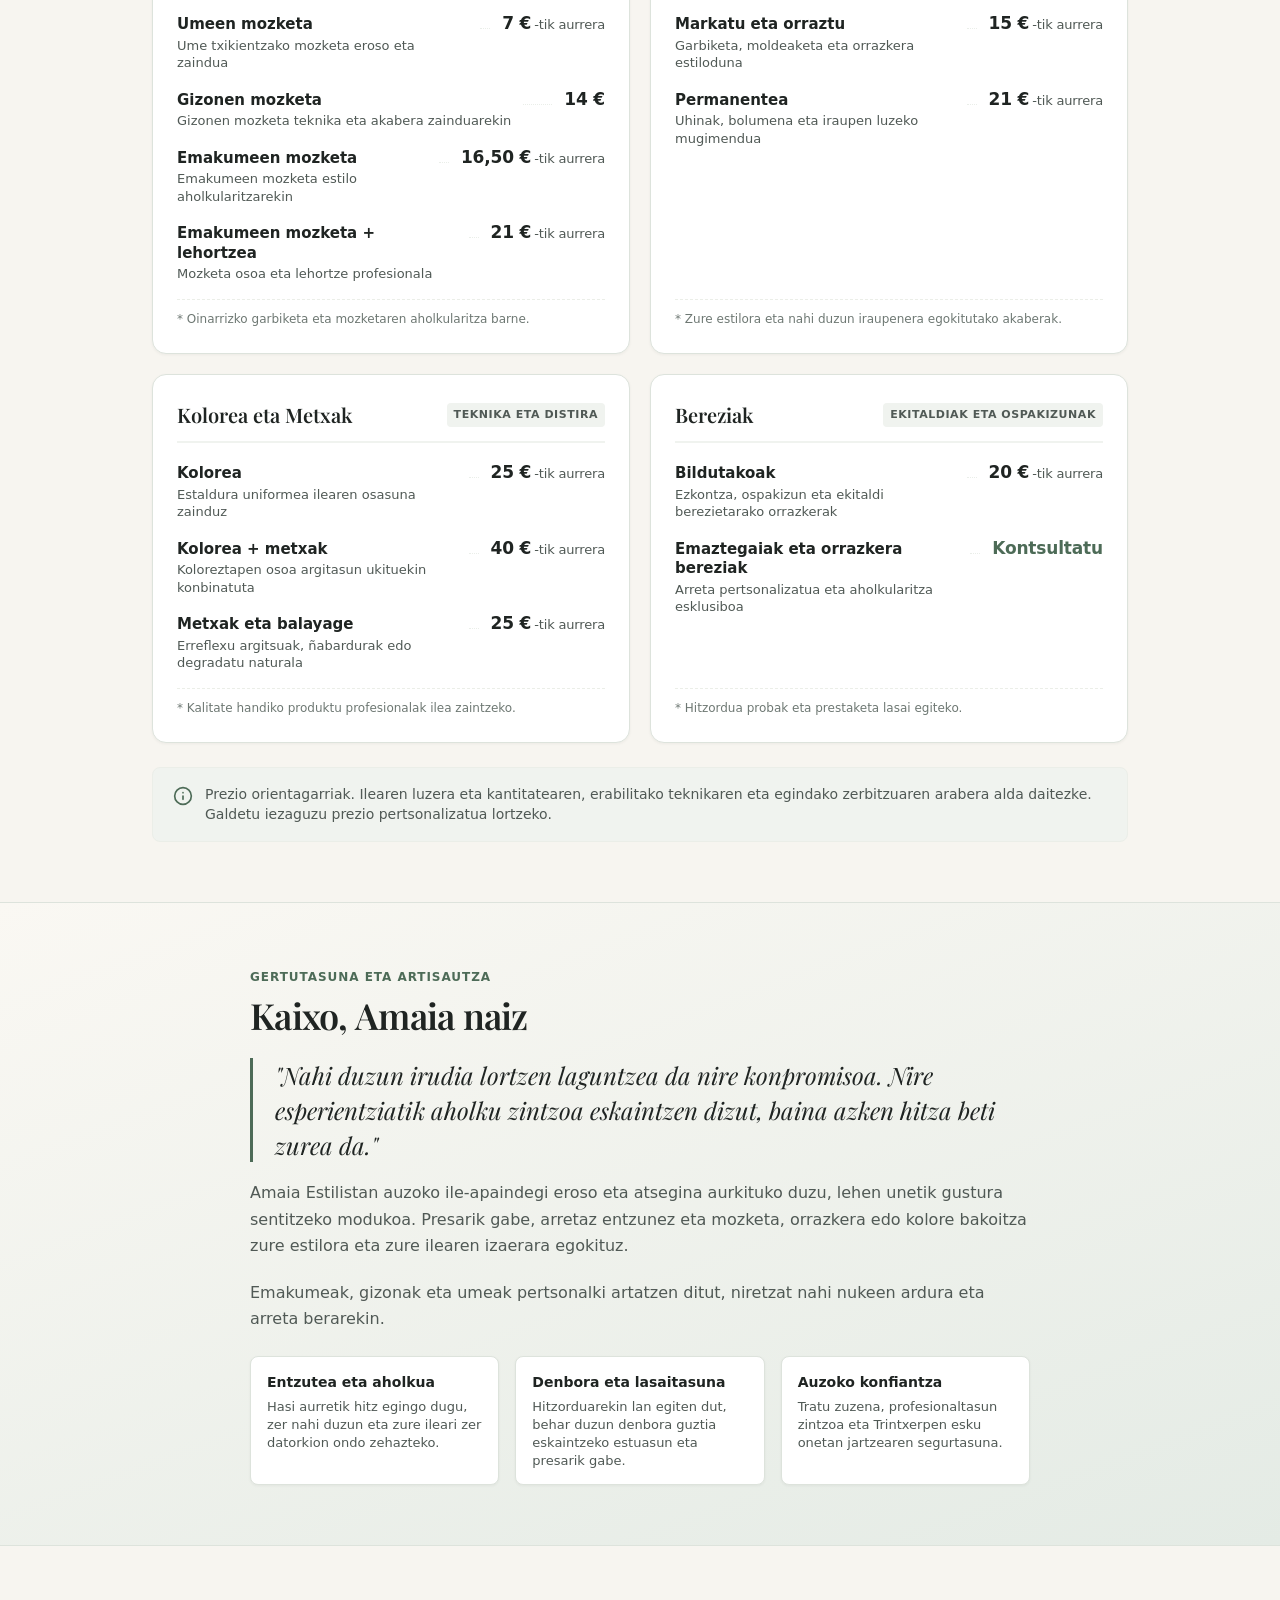
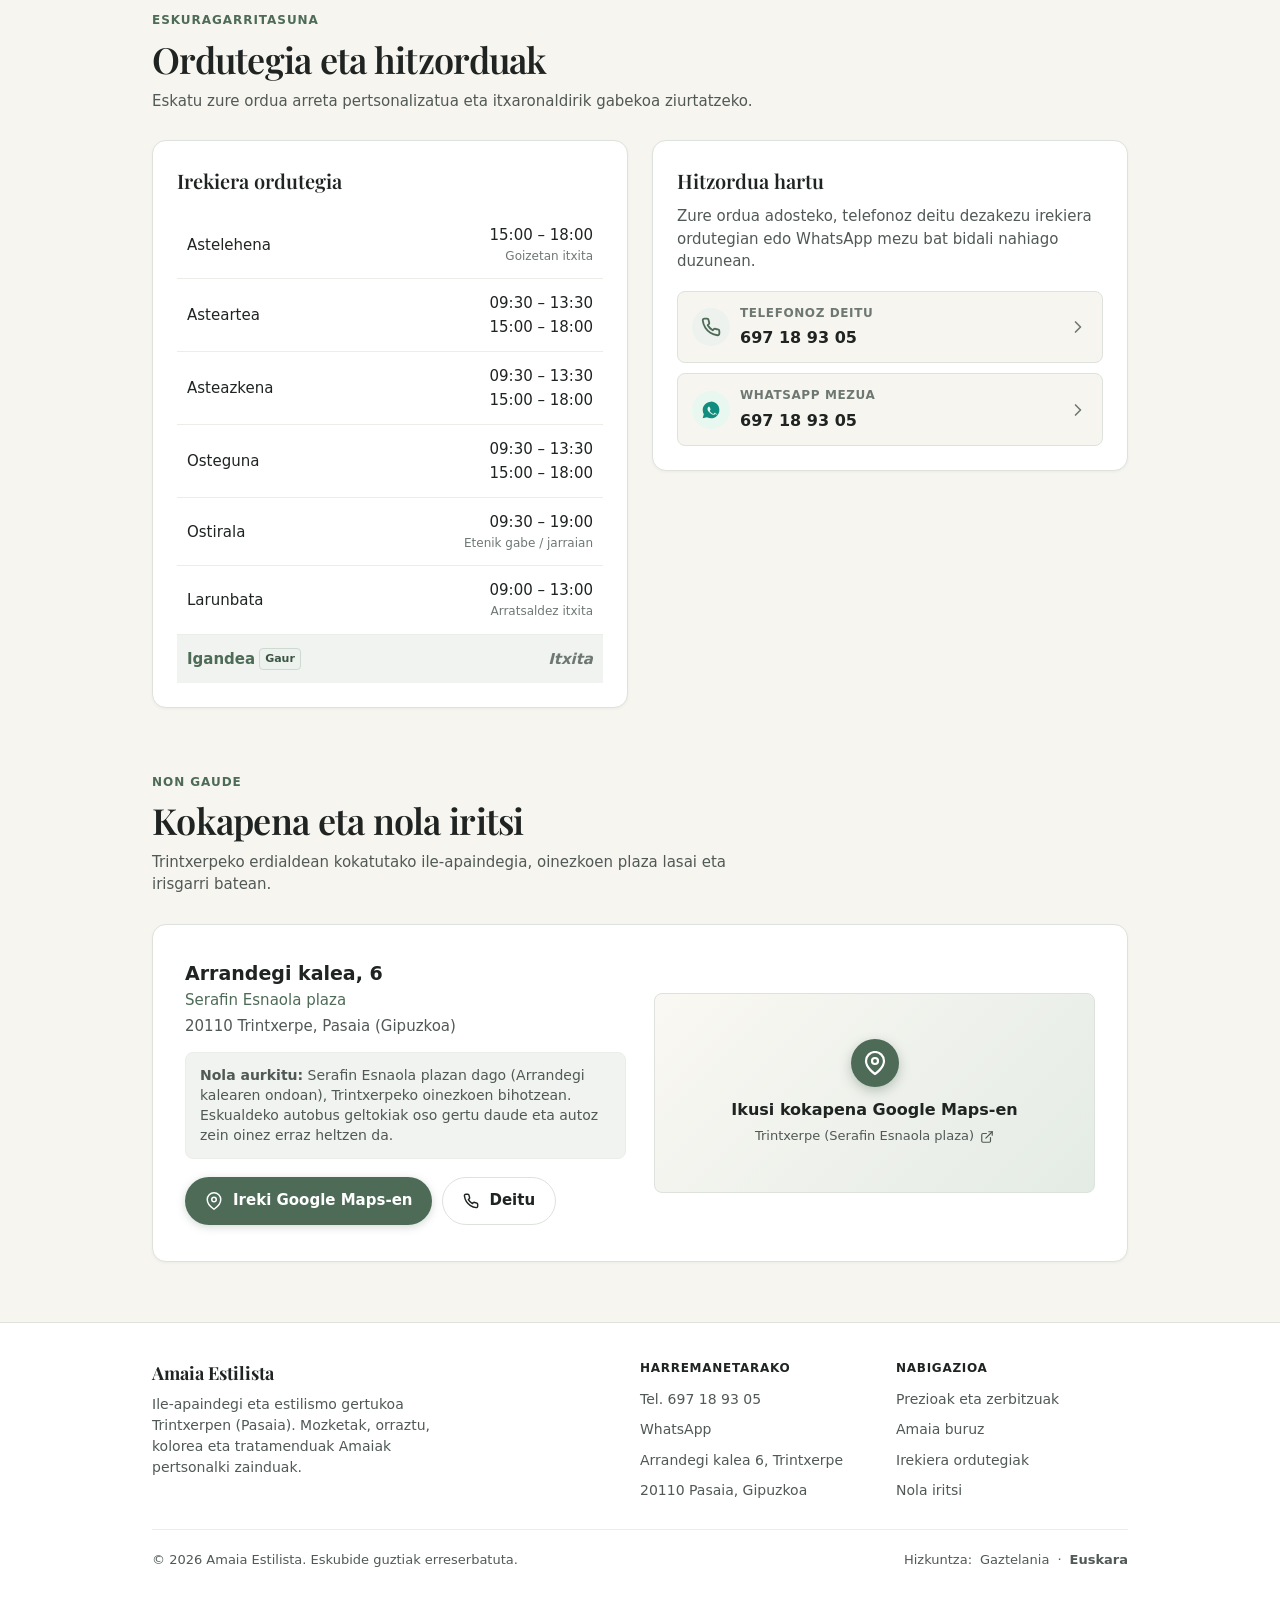
==== commit b4ae78af: "Nuevo diseno: encabezado ilustrado y paleta salvia/crema coherente con la imagen de marca" ====
--- a/eu/index.html
+++ b/eu/index.html
@@ -18,10 +18,10 @@
   <meta property="og:title" content="Amaia Estilista | Ile-apaindegia Trintxerpen, Pasaia">
   <meta property="og:description" content="Ile-apaindegi profesional eta gertukoa Trintxerpen. Mozketak, orrazkera, kolorea eta tratamendu pertsonalizatuak. Hitzordua: 697 18 93 05.">
   <meta property="og:url" content="https://amaiaestilista.com/eu/">
-  <meta property="og:image" content="https://amaiaestilista.com/assets/img/logo-dark-192.png">
+  <meta property="og:image" content="https://amaiaestilista.com/assets/img/encabezado-amaia.jpg">
   <meta property="og:locale" content="eu_ES">
   <meta property="og:locale:alternate" content="es_ES">
-  <meta name="twitter:card" content="summary">
+  <meta name="twitter:card" content="summary_large_image">
 
   <!-- Ikonoak -->
   <link rel="icon" type="image/png" sizes="32x32" href="../assets/img/favicon-32x32.png">
@@ -136,6 +136,11 @@
     <section class="hero-section" aria-label="Ile-apaindegiaren aurkezpena">
       <div class="container">
         <div class="hero-card">
+          <!-- Markaren goiburu irudia -->
+          <figure class="hero-media">
+            <img src="../assets/img/encabezado-amaia.jpg" width="1024" height="576" alt="Amaia Estilista: Amaia guraizeekin eta eskuilarekin Trintxerpeko ile-apaindegian" fetchpriority="high" decoding="async">
+          </figure>
+
           <div class="hero-meta-row">
             <div id="business-status" class="status-badge open">
               <span class="status-dot" aria-hidden="true"></span>
--- a/assets/css/style.css
+++ b/assets/css/style.css
@@ -9,22 +9,28 @@
   --font-body: system-ui, -apple-system, BlinkMacSystemFont, "Segoe UI", Roboto, "Helvetica Neue", Arial, sans-serif;
   --font-mono: ui-monospace, SFMono-Regular, Menlo, Monaco, Consolas, monospace;
 
-  /* Paleta cromática */
-  --color-bg: #FBF9F5;
+  /* Paleta cromática (derivada del encabezado: crema, salvia y carbón) */
+  --color-bg: #F7F5F0;
   --color-surface: #FFFFFF;
-  --color-surface-soft: #F6F2EC;
-  --color-surface-hover: #F2ECE3;
-  --color-ink: #1C232B;
-  --color-ink-muted: #53606E;
-  --color-ink-subtle: #798795;
-  --color-border: #E8E2D7;
-  --color-border-light: #F0ECE4;
-
-  /* Colores de acento */
-  --color-accent: #A64B33;
-  --color-accent-dark: #873B26;
-  --color-accent-tint: #FDF3F0;
-  --color-accent-border: #F0D5CD;
+  --color-surface-soft: #F0F3EF;
+  --color-surface-hover: #E7ECE7;
+  --color-ink: #1F2422;
+  --color-ink-muted: #505955;
+  --color-ink-subtle: #6E7873;
+  --color-border: #DDE3DC;
+  --color-border-light: #EBEEE8;
+
+  /* Colores de acento (verde salvia) */
+  --color-accent: #4D6B57;
+  --color-accent-dark: #3B5444;
+  --color-accent-tint: #EDF2EE;
+  --color-accent-border: #CCDAD0;
+  --color-accent-rgb: 77, 107, 87;
+
+  /* Tonos de apoyo del encabezado */
+  --color-sage-mist: #E4EBE5;
+  --color-cream: #FAF8F3;
+  --color-wood: #E9DCCB;
 
   /* Estados de apertura */
   --color-open: #1B7846;
@@ -48,9 +54,9 @@
   --radius-pill: 9999px;
 
   /* Sombras sutiles */
-  --shadow-sm: 0 1px 3px rgba(28, 35, 43, 0.05);
-  --shadow-md: 0 4px 14px rgba(28, 35, 43, 0.07);
-  --shadow-lg: 0 12px 30px rgba(28, 35, 43, 0.09);
+  --shadow-sm: 0 1px 3px rgba(31, 36, 34, 0.05);
+  --shadow-md: 0 4px 14px rgba(31, 36, 34, 0.07);
+  --shadow-lg: 0 12px 30px rgba(31, 36, 34, 0.09);
 
   /* Medidas de diseño */
   --max-width: 1040px;
@@ -183,7 +189,7 @@
   position: sticky;
   top: 0;
   z-index: 90;
-  background-color: rgba(251, 249, 245, 0.94);
+  background-color: rgba(250, 248, 243, 0.94);
   -webkit-backdrop-filter: blur(10px);
   backdrop-filter: blur(10px);
   border-bottom: 1px solid var(--color-border);
@@ -364,6 +370,40 @@
   pointer-events: none;
 }
 
+/* Encabezado ilustrado a sangre en la parte superior de la tarjeta */
+.hero-media {
+  position: relative;
+  margin: -24px -18px 22px;
+  background: var(--color-cream);
+  border-bottom: 1px solid var(--color-border);
+  overflow: hidden;
+}
+
+.hero-media img {
+  width: 100%;
+  height: auto;
+  aspect-ratio: 16 / 9;
+  object-fit: cover;
+}
+
+/* Fundido sutil hacia el contenido de la tarjeta */
+.hero-media::after {
+  content: "";
+  position: absolute;
+  left: 0;
+  right: 0;
+  bottom: 0;
+  height: 18%;
+  background: linear-gradient(to bottom, rgba(255, 255, 255, 0) 0%, rgba(255, 255, 255, 0.35) 100%);
+  pointer-events: none;
+}
+
+@media (min-width: 640px) {
+  .hero-media {
+    margin: -40px -36px 32px;
+  }
+}
+
 .hero-meta-row {
   display: flex;
   flex-wrap: wrap;
@@ -507,13 +547,13 @@
 .btn-primary {
   background-color: var(--color-accent);
   color: #FFFFFF;
-  box-shadow: 0 2px 8px rgba(166, 75, 51, 0.25);
+  box-shadow: 0 2px 8px rgba(var(--color-accent-rgb), 0.25);
 }
 
 .btn-primary:hover {
   background-color: var(--color-accent-dark);
   transform: translateY(-1px);
-  box-shadow: 0 4px 12px rgba(166, 75, 51, 0.35);
+  box-shadow: 0 4px 12px rgba(var(--color-accent-rgb), 0.35);
 }
 
 .btn-whatsapp {
@@ -846,7 +886,7 @@
    Sobre Amaia / La Peluquería
    -------------------------------------------------------------------------- */
 .about-section {
-  background-color: var(--color-surface);
+  background: linear-gradient(160deg, var(--color-cream) 0%, var(--color-sage-mist) 100%);
   border-top: 1px solid var(--color-border);
   border-bottom: 1px solid var(--color-border);
 }
@@ -898,9 +938,10 @@
 
 .value-pill {
   padding: 14px 16px;
-  background: var(--color-surface-soft);
+  background: var(--color-surface);
   border-radius: var(--radius-sm);
-  border: 1px solid var(--color-border-light);
+  border: 1px solid var(--color-border);
+  box-shadow: var(--shadow-sm);
 }
 
 .value-pill h4 {
@@ -1204,7 +1245,7 @@
 
 /* Tarjeta visual de mapa con botón directo a Google Maps */
 .map-visual-box {
-  background: linear-gradient(135deg, #F0ECE4 0%, #E6DFD5 100%);
+  background: linear-gradient(135deg, var(--color-cream) 0%, var(--color-sage-mist) 100%);
   border-radius: var(--radius-sm);
   border: 1px solid var(--color-border);
   min-height: 200px;
@@ -1235,7 +1276,7 @@
   display: flex;
   align-items: center;
   justify-content: center;
-  box-shadow: 0 4px 12px rgba(166, 75, 51, 0.35);
+  box-shadow: 0 4px 12px rgba(var(--color-accent-rgb), 0.35);
   margin-bottom: 10px;
   transition: transform 0.2s ease;
 }
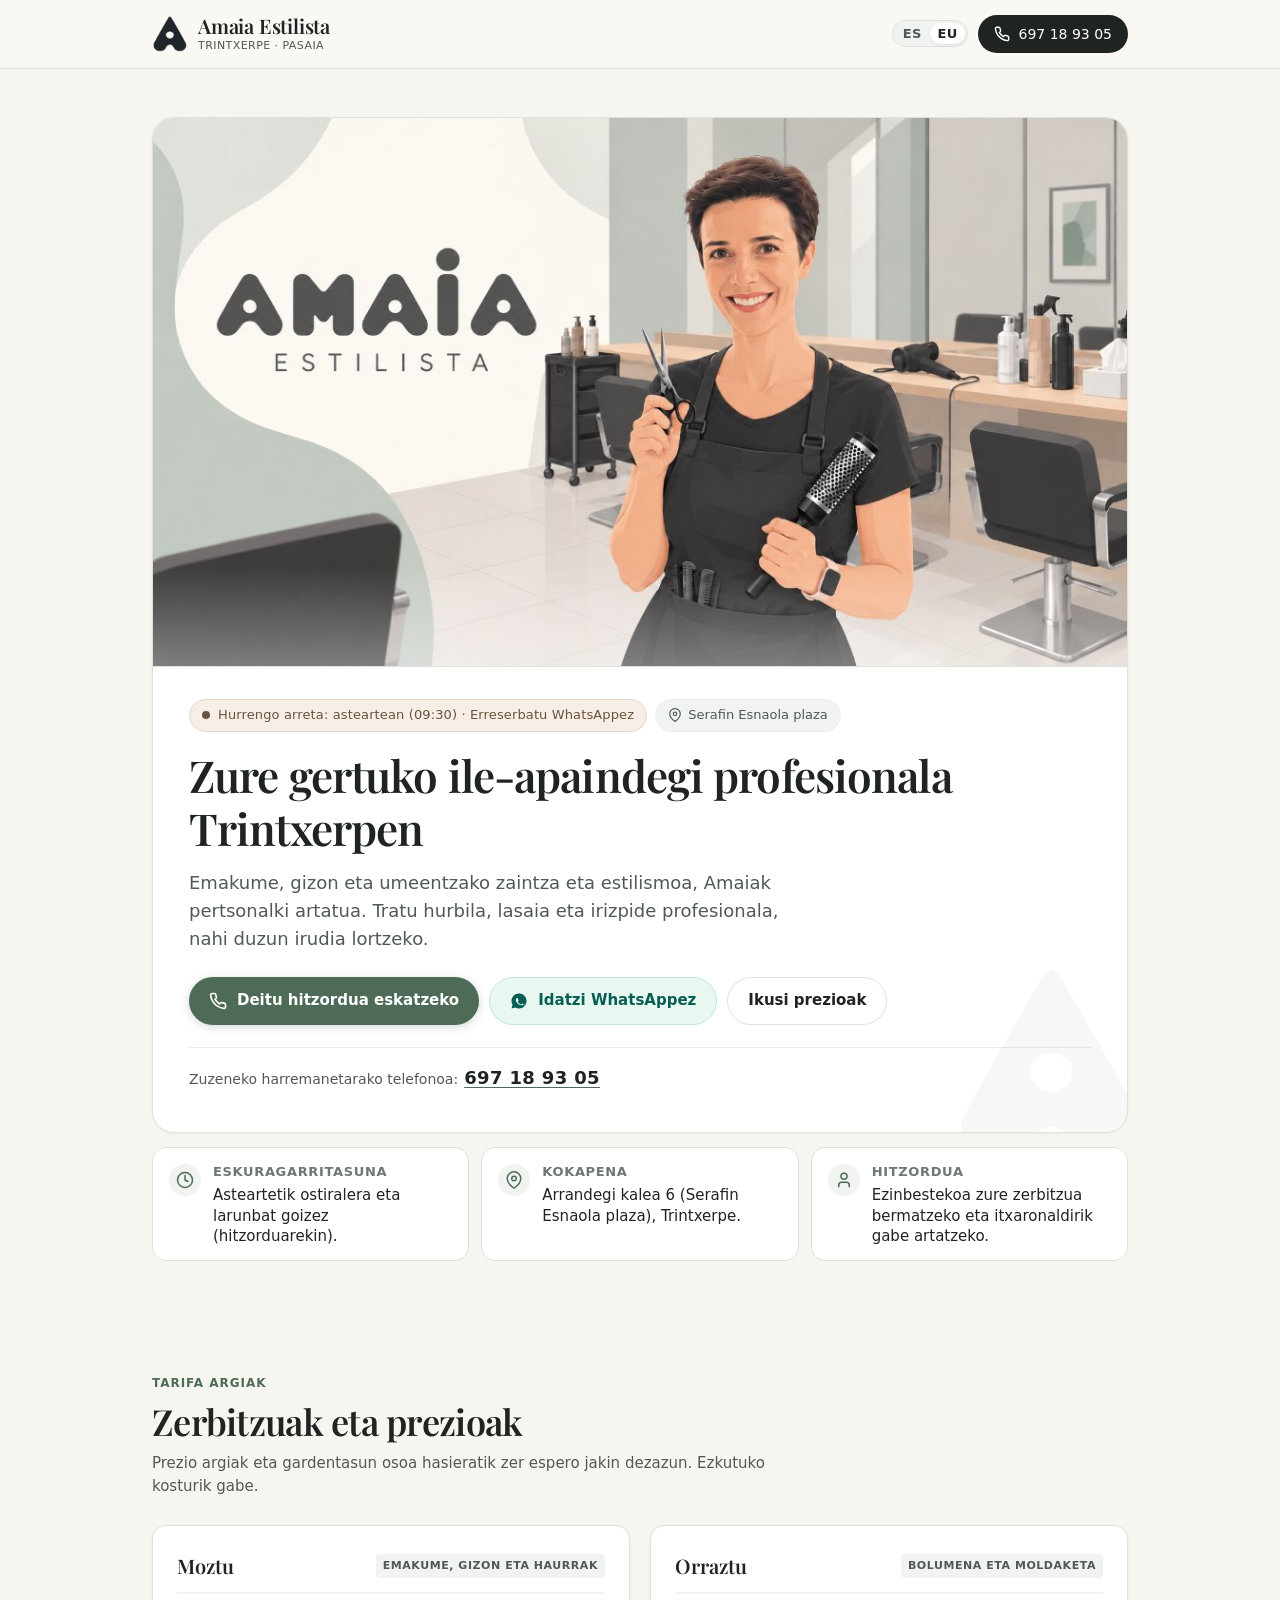
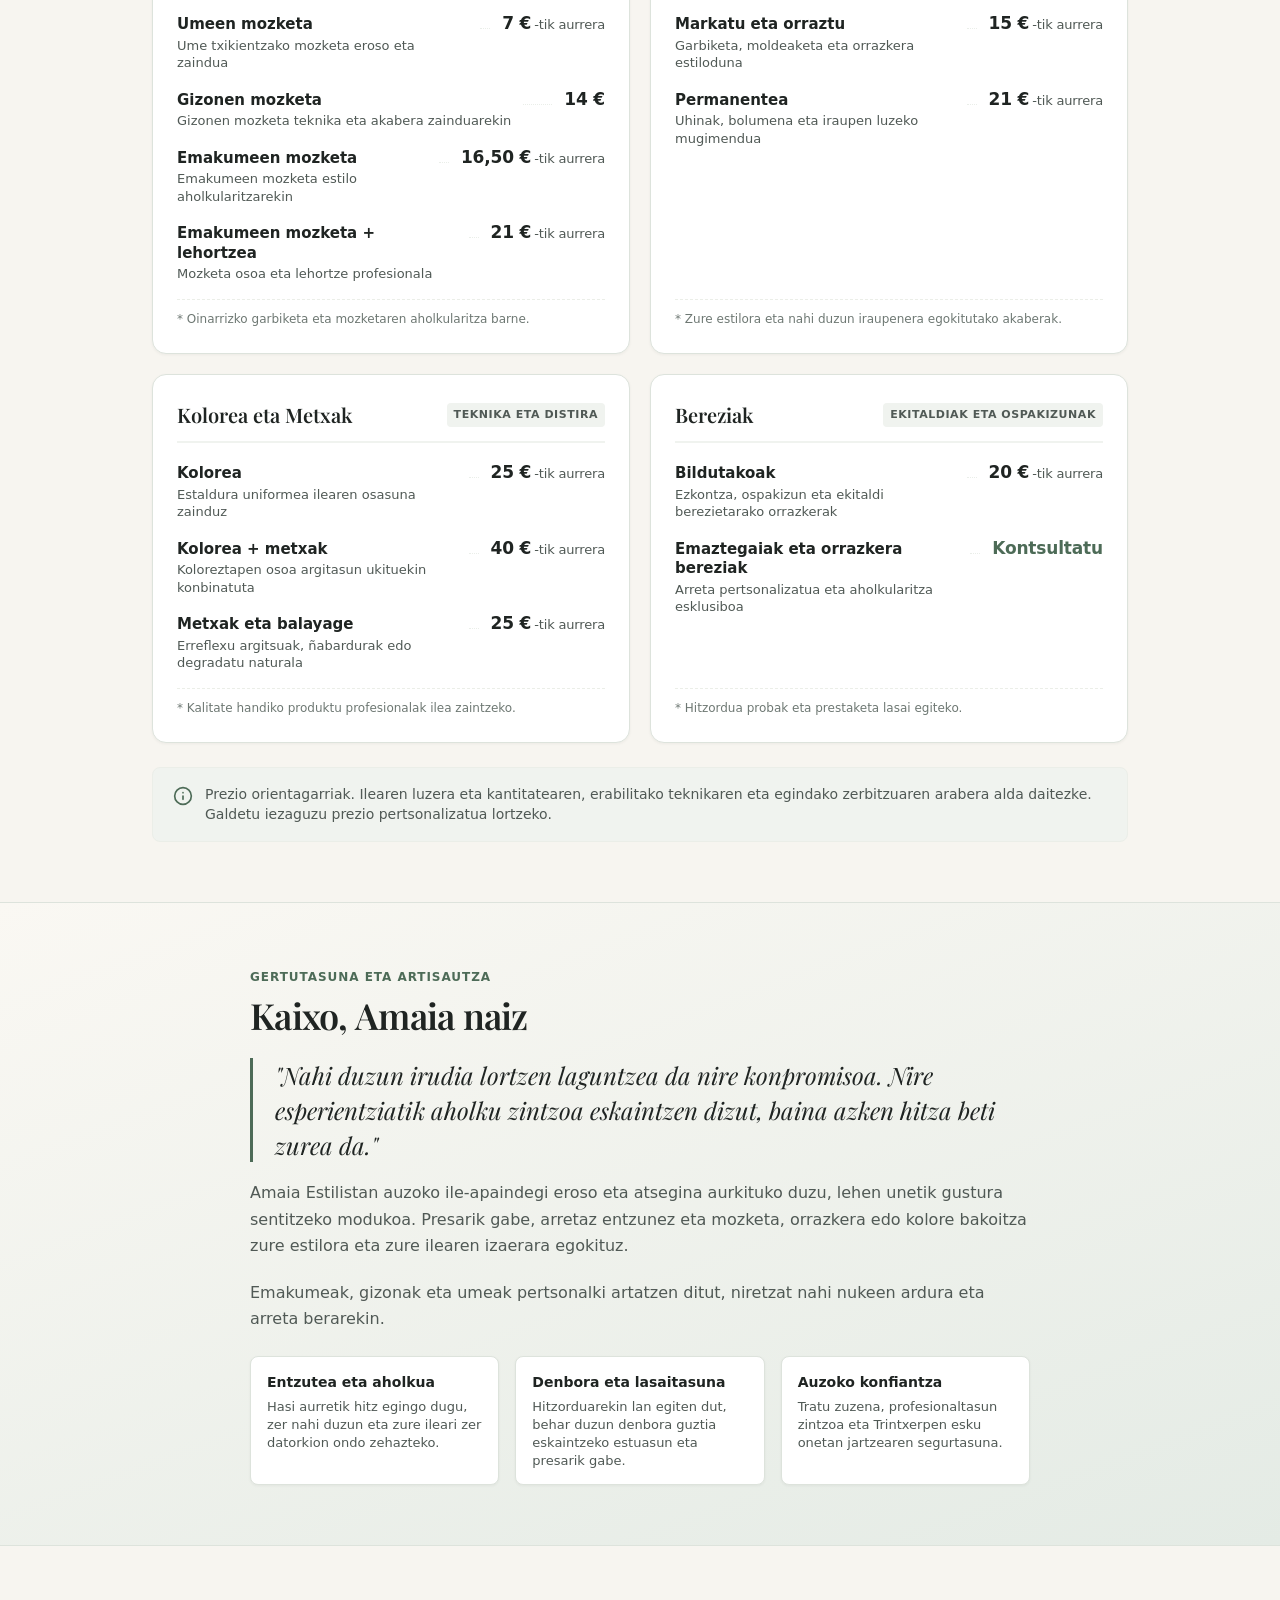
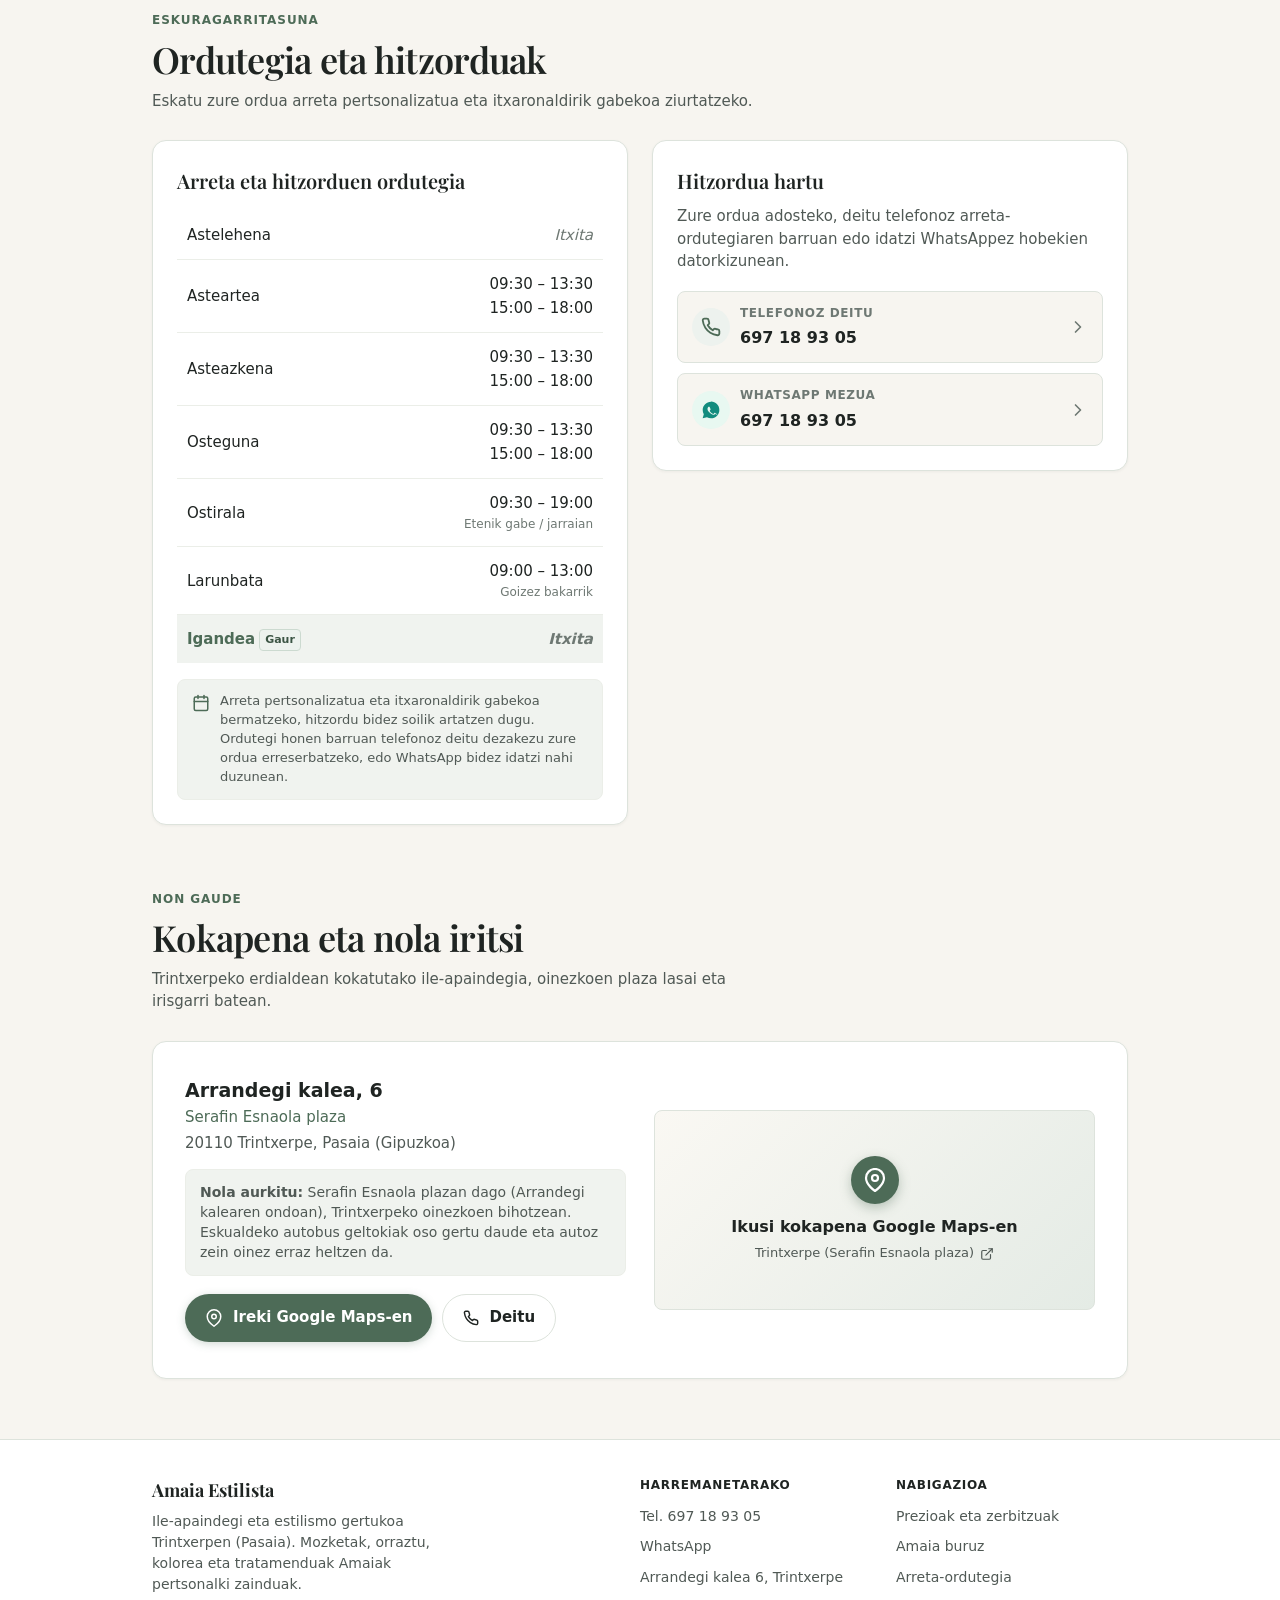
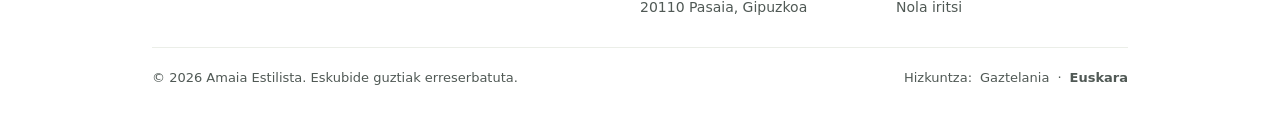
==== commit fbef412c: "Horario: lunes cerrado y enfoque de horario de atencion y citas en ES y EU" ====
--- a/eu/index.html
+++ b/eu/index.html
@@ -63,12 +63,6 @@
     },
     "hasMap": "https://www.google.com/maps/place/Amaia+Estilista/@43.3238052,-1.9315959,19.5z/data=!4m8!1m2!2m1!1sasdf!3m4!1s0xd51a59292602bc5:0x1df518db936f3ca8!8m2!3d43.3238162!4d-1.9311865",
     "openingHoursSpecification": [
-      {
-        "@type": "OpeningHoursSpecification",
-        "dayOfWeek": ["Monday"],
-        "opens": "15:00",
-        "closes": "18:00"
-      },
       {
         "@type": "OpeningHoursSpecification",
         "dayOfWeek": ["Tuesday", "Wednesday", "Thursday"],
@@ -144,7 +138,7 @@
           <div class="hero-meta-row">
             <div id="business-status" class="status-badge open">
               <span class="status-dot" aria-hidden="true"></span>
-              <span>Arreta hitzorduarekin · Astelehenetik larunbatera</span>
+              <span>Arreta esklusiboa hitzorduarekin · Asteartetik larunbatera</span>
             </div>
             <span class="location-pill">
               <svg width="14" height="14" viewBox="0 0 24 24" fill="none" stroke="currentColor" stroke-width="2" stroke-linecap="round" stroke-linejoin="round" aria-hidden="true"><path d="M21 10c0 7-9 13-9 13s-9-6-9-13a9 9 0 0 1 18 0z"></path><circle cx="12" cy="10" r="3"></circle></svg>
@@ -184,8 +178,8 @@
               <svg width="18" height="18" viewBox="0 0 24 24" fill="none" stroke="currentColor" stroke-width="2" stroke-linecap="round" stroke-linejoin="round"><circle cx="12" cy="12" r="10"></circle><polyline points="12 6 12 12 16 14"></polyline></svg>
             </div>
             <div class="fact-content">
-              <h4>Ordutegia</h4>
-              <p>Astelehen arratsaldez, asteartetik ostiralera eta larunbat goizez.</p>
+              <h4>Eskuragarritasuna</h4>
+              <p>Asteartetik ostiralera eta larunbat goizez (hitzorduarekin).</p>
             </div>
           </div>
 
@@ -205,7 +199,7 @@
             </div>
             <div class="fact-content">
               <h4>Hitzordua</h4>
-              <p>Arreta pertsonala itxaronaldirik gabe: deitu edo bidali WhatsApp bat.</p>
+              <p>Ezinbestekoa zure zerbitzua bermatzeko eta itxaronaldirik gabe artatzeko.</p>
             </div>
           </div>
         </div>
@@ -419,15 +413,12 @@
         <div class="hours-contact-grid">
           <!-- Asteko ordutegia -->
           <div class="hours-card">
-            <h3 style="font-family: var(--font-display); font-size: 1.25rem; font-weight: 600; color: var(--color-ink);">Irekiera ordutegia</h3>
-            <table class="hours-table" aria-label="Ile-apaindegiaren asteko irekiera ordutegia">
+            <h3 style="font-family: var(--font-display); font-size: 1.25rem; font-weight: 600; color: var(--color-ink);">Arreta eta hitzorduen ordutegia</h3>
+            <table class="hours-table" aria-label="Hitzordu bidezko arreta-ordutegia asteartean eta astean zehar">
               <tbody>
                 <tr data-day="1">
                   <td class="day-col">Astelehena</td>
-                  <td class="time-col">
-                    15:00 – 18:00
-                    <span class="time-note">Goizetan itxita</span>
-                  </td>
+                  <td class="time-col is-closed">Itxita</td>
                 </tr>
                 <tr data-day="2">
                   <td class="day-col">Asteartea</td>
@@ -452,7 +443,7 @@
                   <td class="day-col">Larunbata</td>
                   <td class="time-col">
                     09:00 – 13:00
-                    <span class="time-note">Arratsaldez itxita</span>
+                    <span class="time-note">Goizez bakarrik</span>
                   </td>
                 </tr>
                 <tr data-day="0">
@@ -461,13 +452,18 @@
                 </tr>
               </tbody>
             </table>
+
+            <div class="hours-note">
+              <svg width="18" height="18" viewBox="0 0 24 24" fill="none" stroke="currentColor" stroke-width="2" stroke-linecap="round" stroke-linejoin="round" aria-hidden="true"><rect x="3" y="4" width="18" height="18" rx="2" ry="2"></rect><line x1="16" y1="2" x2="16" y2="6"></line><line x1="8" y1="2" x2="8" y2="6"></line><line x1="3" y1="10" x2="21" y2="10"></line></svg>
+              <p>Arreta pertsonalizatua eta itxaronaldirik gabekoa bermatzeko, hitzordu bidez soilik artatzen dugu. Ordutegi honen barruan telefonoz deitu dezakezu zure ordua erreserbatzeko, edo WhatsApp bidez idatzi nahi duzunean.</p>
+            </div>
           </div>
 
           <!-- Zuzeneko hitzordua -->
           <div class="booking-card">
             <div>
               <h3 style="font-family: var(--font-display); font-size: 1.25rem; font-weight: 600; color: var(--color-ink); margin-bottom: 8px;">Hitzordua hartu</h3>
-              <p class="booking-message">Zure ordua adosteko, telefonoz deitu dezakezu irekiera ordutegian edo WhatsApp mezu bat bidali nahiago duzunean.</p>
+              <p class="booking-message">Zure ordua adosteko, deitu telefonoz arreta-ordutegiaren barruan edo idatzi WhatsAppez hobekien datorkizunean.</p>
             </div>
 
             <div class="direct-actions-box">
@@ -581,7 +577,7 @@
           <ul>
             <li><a href="#prezioak">Prezioak eta zerbitzuak</a></li>
             <li><a href="#nor-heading">Amaia buruz</a></li>
-            <li><a href="#ordutegia">Irekiera ordutegiak</a></li>
+            <li><a href="#ordutegia">Arreta-ordutegia</a></li>
             <li><a href="#kokapena">Nola iritsi</a></li>
           </ul>
         </div>
--- a/assets/css/style.css
+++ b/assets/css/style.css
@@ -1060,6 +1060,26 @@
 .hours-table .is-closed {
   color: var(--color-ink-subtle);
   font-style: italic;
+}
+
+.hours-note {
+  margin-top: 16px;
+  padding: 12px 14px;
+  background: var(--color-surface-soft);
+  border: 1px solid var(--color-border-light);
+  border-radius: var(--radius-sm);
+  display: flex;
+  align-items: flex-start;
+  gap: 10px;
+  font-size: 0.8125rem;
+  line-height: 1.45;
+  color: var(--color-ink-muted);
+}
+
+.hours-note svg {
+  color: var(--color-accent);
+  flex-shrink: 0;
+  margin-top: 2px;
 }
 
 .booking-card {
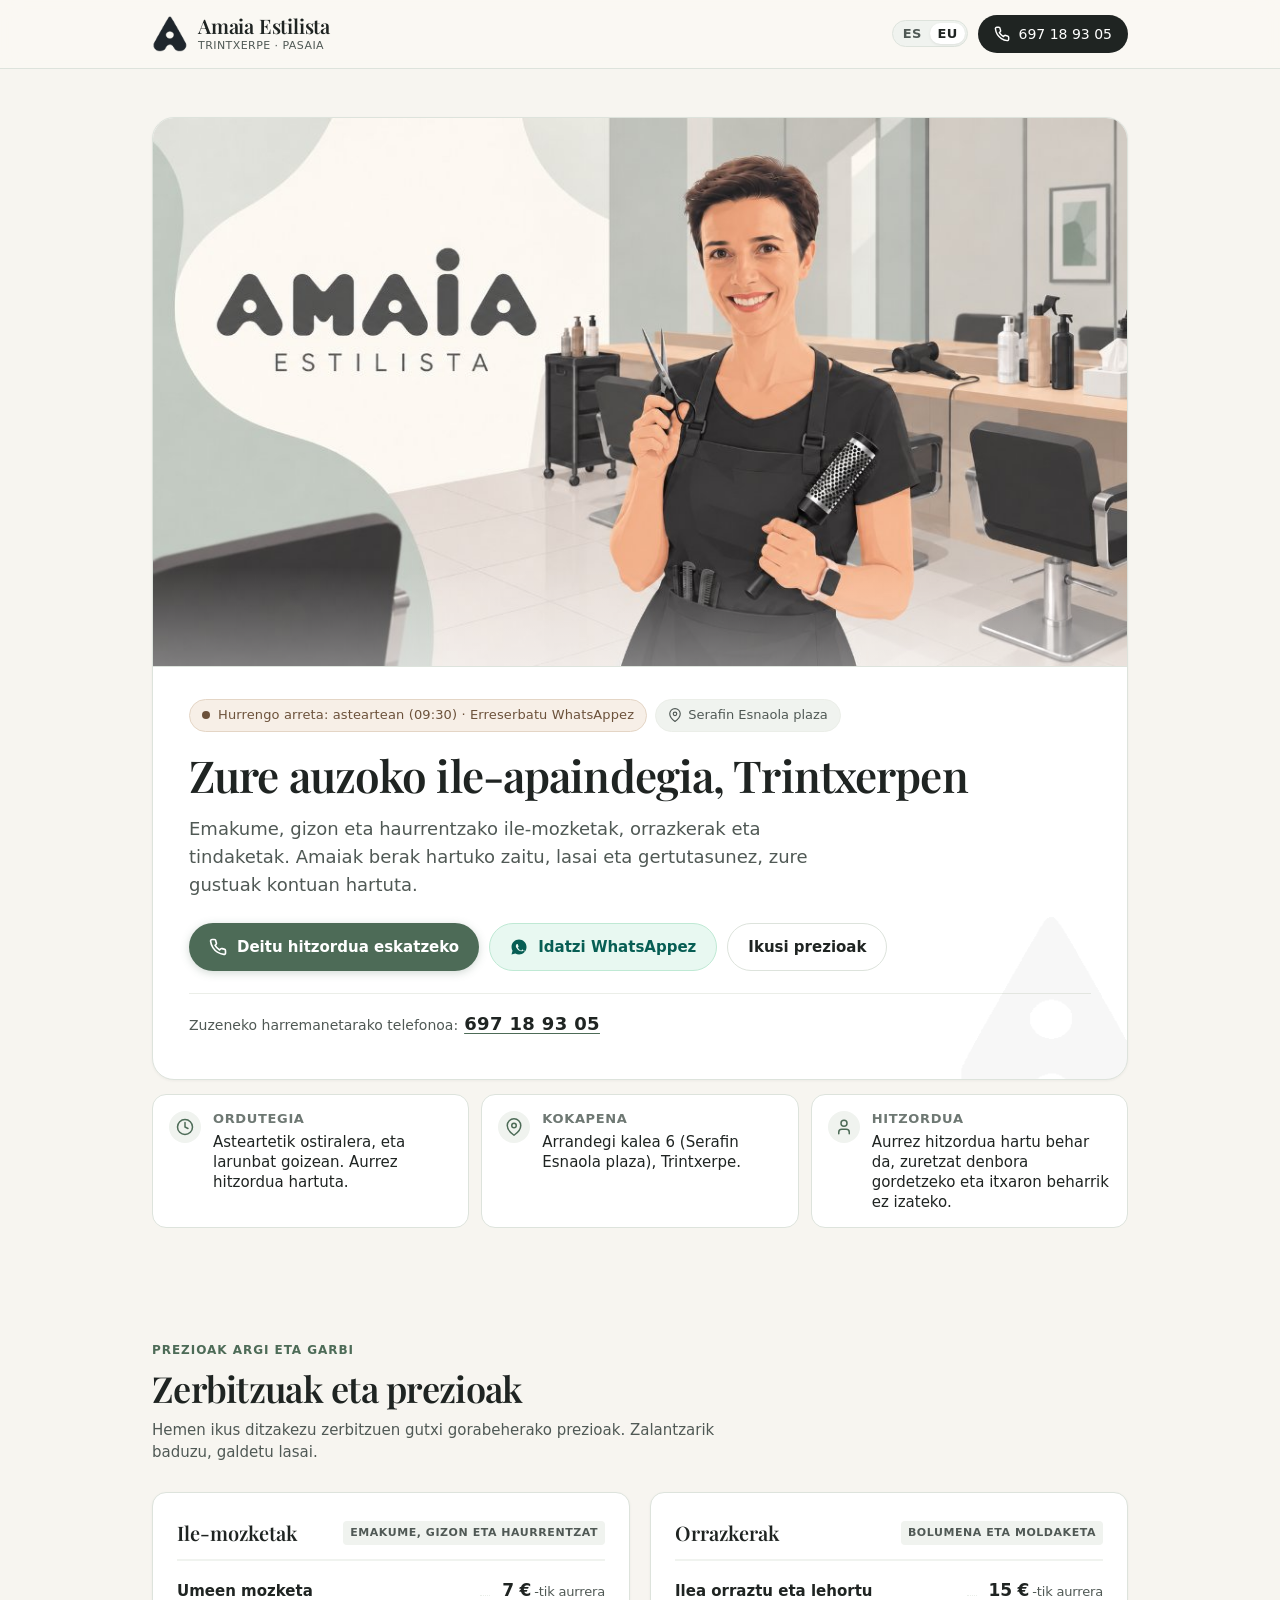
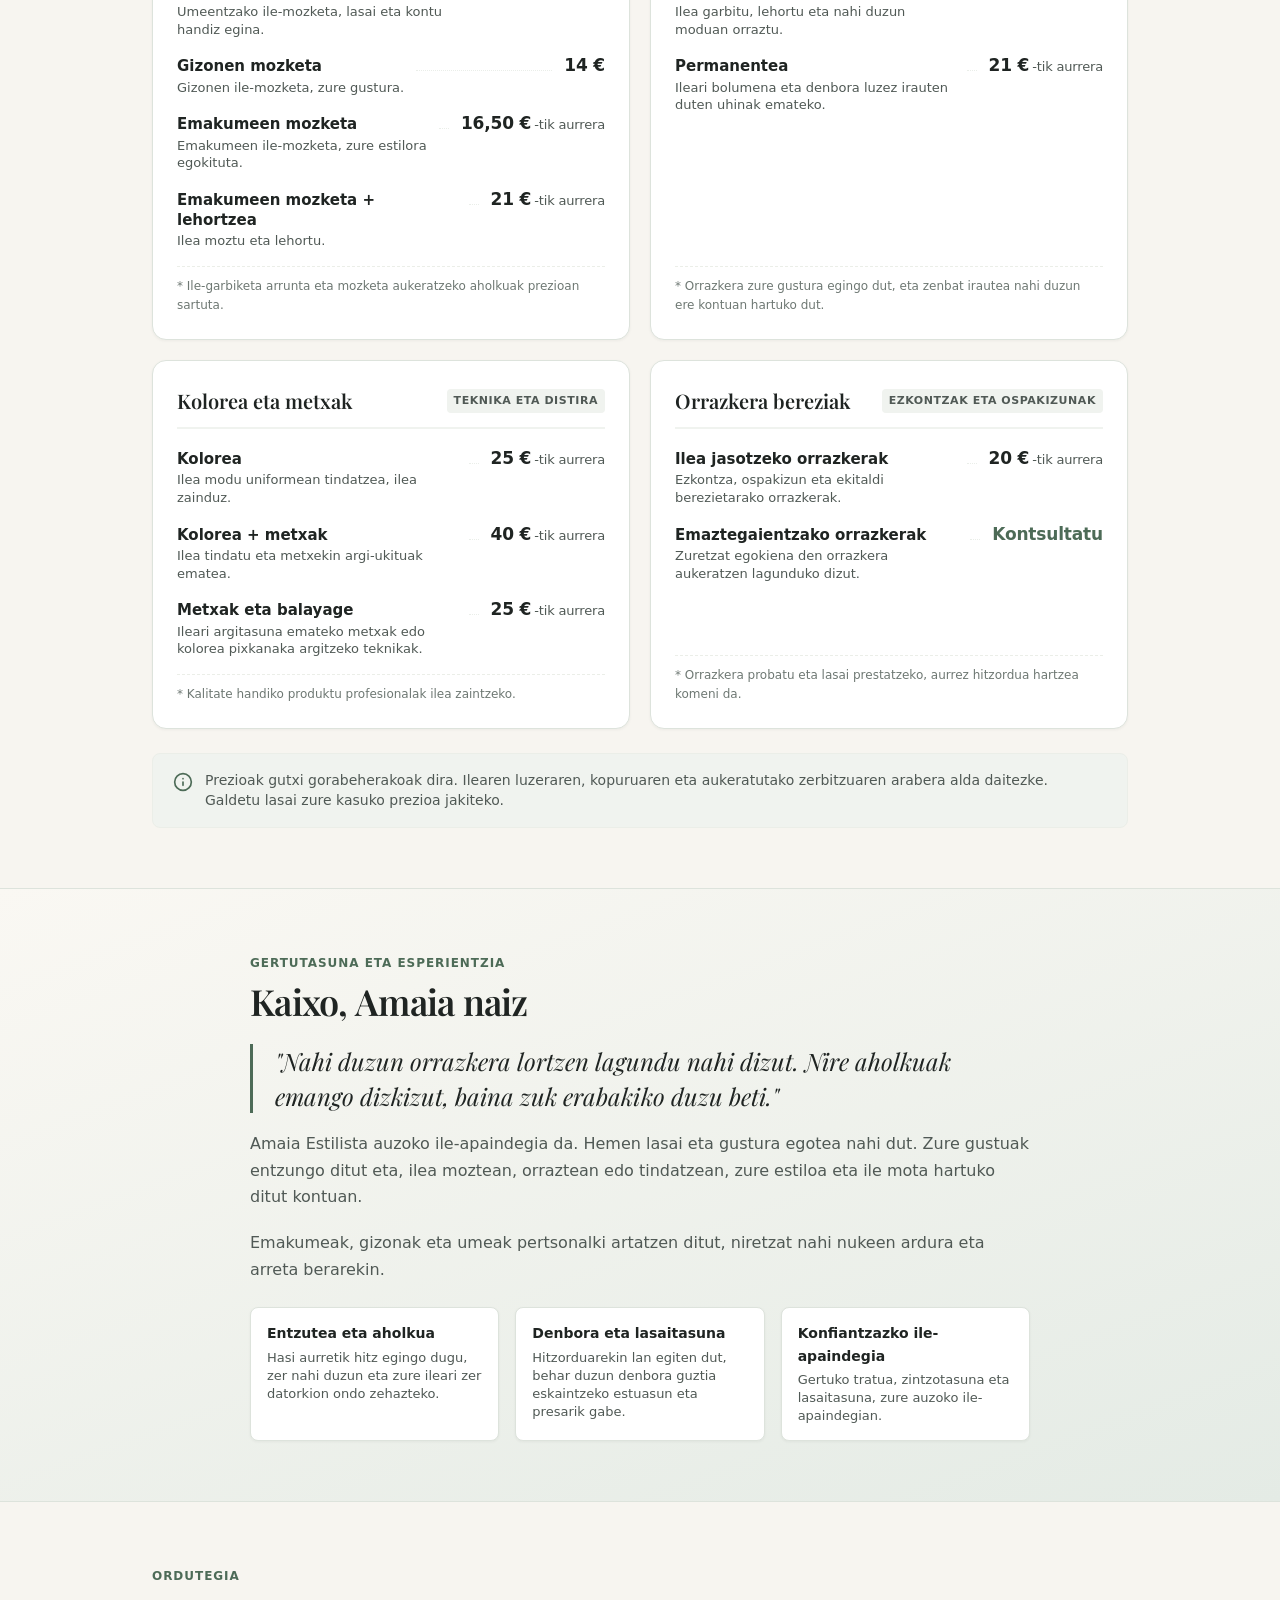
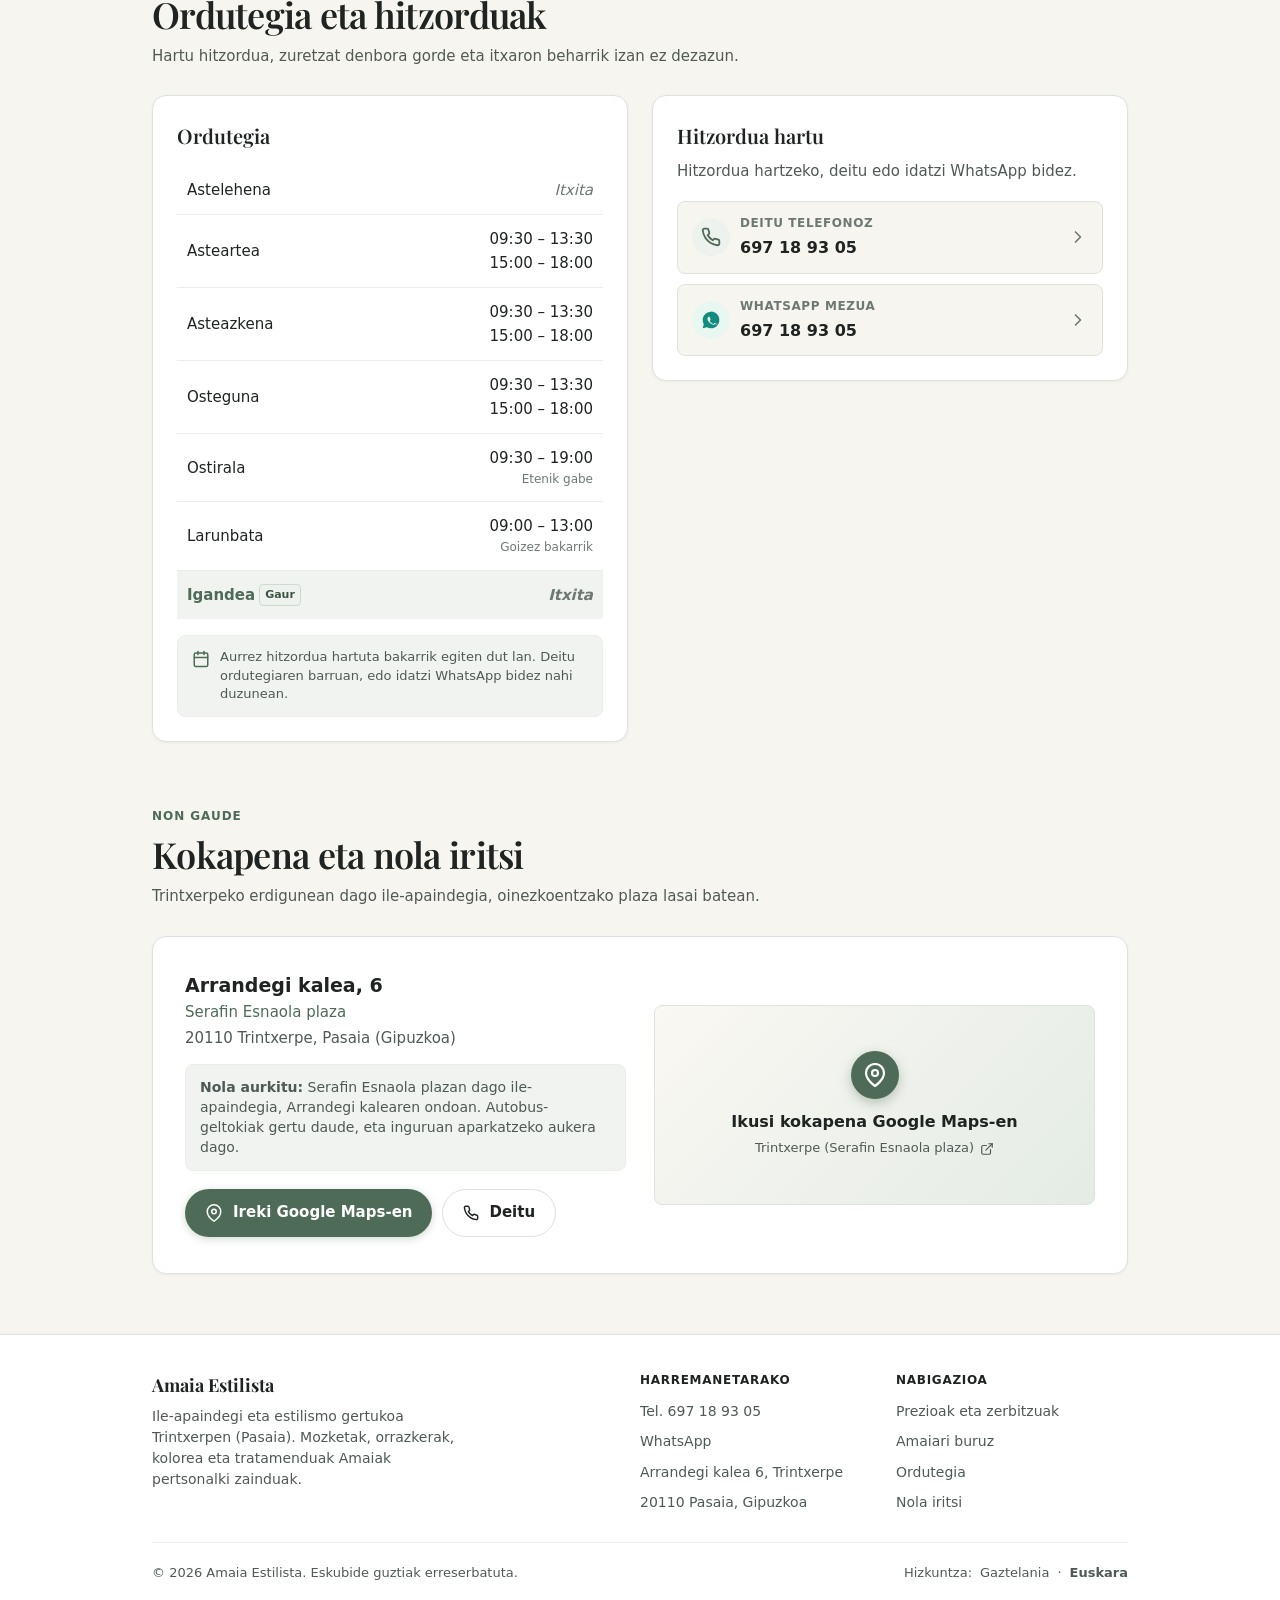
==== commit a59d4c39: "Revision y mejora linguistica de los textos en euskera" ====
--- a/eu/index.html
+++ b/eu/index.html
@@ -4,7 +4,7 @@
   <meta charset="UTF-8">
   <meta name="viewport" content="width=device-width, initial-scale=1.0">
   <title>Amaia Estilista | Ile-apaindegia Trintxerpen, Pasaia</title>
-  <meta name="description" content="Ile-apaindegi profesional eta gertukoa Trintxerpen, Pasaian. Emakume, gizon eta umeentzako mozketak, orraztu, kolorea eta tratamenduak. Eskatu hitzordua: 697 18 93 05.">
+  <meta name="description" content="Ile-apaindegi profesional eta gertukoa Trintxerpen, Pasaian. Emakume, gizon eta umeentzako mozketak, orrazkerak, kolorea eta tratamenduak. Eskatu hitzordua: 697 18 93 05.">
   <meta name="robots" content="index, follow">
 
   <!-- Kanonikoak eta hizkuntzak -->
@@ -138,7 +138,7 @@
           <div class="hero-meta-row">
             <div id="business-status" class="status-badge open">
               <span class="status-dot" aria-hidden="true"></span>
-              <span>Arreta esklusiboa hitzorduarekin · Asteartetik larunbatera</span>
+              <span>Aurrez hitzordua hartuta · Asteartetik larunbatera</span>
             </div>
             <span class="location-pill">
               <svg width="14" height="14" viewBox="0 0 24 24" fill="none" stroke="currentColor" stroke-width="2" stroke-linecap="round" stroke-linejoin="round" aria-hidden="true"><path d="M21 10c0 7-9 13-9 13s-9-6-9-13a9 9 0 0 1 18 0z"></path><circle cx="12" cy="10" r="3"></circle></svg>
@@ -146,8 +146,8 @@
             </span>
           </div>
 
-          <h1 class="hero-title">Zure gertuko ile-apaindegi profesionala Trintxerpen</h1>
-          <p class="hero-subtitle">Emakume, gizon eta umeentzako zaintza eta estilismoa, Amaiak pertsonalki artatua. Tratu hurbila, lasaia eta irizpide profesionala, nahi duzun irudia lortzeko.</p>
+          <h1 class="hero-title">Zure auzoko ile-apaindegia, Trintxerpen</h1>
+          <p class="hero-subtitle">Emakume, gizon eta haurrentzako ile-mozketak, orrazkerak eta tindaketak. Amaiak berak hartuko zaitu, lasai eta gertutasunez, zure gustuak kontuan hartuta.</p>
 
           <div class="hero-cta-group">
             <a href="tel:+34697189305" class="btn btn-primary" aria-label="Deitu hitzordua eskatzeko: 697 18 93 05">
@@ -178,8 +178,8 @@
               <svg width="18" height="18" viewBox="0 0 24 24" fill="none" stroke="currentColor" stroke-width="2" stroke-linecap="round" stroke-linejoin="round"><circle cx="12" cy="12" r="10"></circle><polyline points="12 6 12 12 16 14"></polyline></svg>
             </div>
             <div class="fact-content">
-              <h4>Eskuragarritasuna</h4>
-              <p>Asteartetik ostiralera eta larunbat goizez (hitzorduarekin).</p>
+              <h4>Ordutegia</h4>
+              <p>Asteartetik ostiralera, eta larunbat goizean. Aurrez hitzordua hartuta.</p>
             </div>
           </div>
 
@@ -199,7 +199,7 @@
             </div>
             <div class="fact-content">
               <h4>Hitzordua</h4>
-              <p>Ezinbestekoa zure zerbitzua bermatzeko eta itxaronaldirik gabe artatzeko.</p>
+              <p>Aurrez hitzordua hartu behar da, zuretzat denbora gordetzeko eta itxaron beharrik ez izateko.</p>
             </div>
           </div>
         </div>
@@ -210,23 +210,23 @@
     <section id="prezioak" class="section" aria-labelledby="prezioak-heading">
       <div class="container">
         <header class="section-header">
-          <span class="section-label">Tarifa argiak</span>
+          <span class="section-label">Prezioak argi eta garbi</span>
           <h2 id="prezioak-heading" class="section-title">Zerbitzuak eta prezioak</h2>
-          <p class="section-description">Prezio argiak eta gardentasun osoa hasieratik zer espero jakin dezazun. Ezkutuko kosturik gabe.</p>
+          <p class="section-description">Hemen ikus ditzakezu zerbitzuen gutxi gorabeherako prezioak. Zalantzarik baduzu, galdetu lasai.</p>
         </header>
 
         <div class="pricing-grid">
           <!-- 1. txartela: Moztu -->
           <article class="price-card">
             <div class="card-category-header">
-              <h3 class="category-title">Moztu</h3>
-              <span class="category-badge">Emakume, gizon eta haurrak</span>
+              <h3 class="category-title">Ile-mozketak</h3>
+              <span class="category-badge">Emakume, gizon eta haurrentzat</span>
             </div>
             <ul class="service-list">
               <li class="service-item">
                 <div class="service-info">
                   <span class="service-name">Umeen mozketa</span>
-                  <span class="service-detail">Ume txikientzako mozketa eroso eta zaindua</span>
+                  <span class="service-detail">Umeentzako ile-mozketa, lasai eta kontu handiz egina.</span>
                 </div>
                 <div class="service-dots" aria-hidden="true"></div>
                 <span class="service-price">7 €<span class="price-suffix">-tik aurrera</span></span>
@@ -234,7 +234,7 @@
               <li class="service-item">
                 <div class="service-info">
                   <span class="service-name">Gizonen mozketa</span>
-                  <span class="service-detail">Gizonen mozketa teknika eta akabera zainduarekin</span>
+                  <span class="service-detail">Gizonen ile-mozketa, zure gustura.</span>
                 </div>
                 <div class="service-dots" aria-hidden="true"></div>
                 <span class="service-price">14 €</span>
@@ -242,7 +242,7 @@
               <li class="service-item">
                 <div class="service-info">
                   <span class="service-name">Emakumeen mozketa</span>
-                  <span class="service-detail">Emakumeen mozketa estilo aholkularitzarekin</span>
+                  <span class="service-detail">Emakumeen ile-mozketa, zure estilora egokituta.</span>
                 </div>
                 <div class="service-dots" aria-hidden="true"></div>
                 <span class="service-price">16,50 €<span class="price-suffix">-tik aurrera</span></span>
@@ -250,28 +250,28 @@
               <li class="service-item">
                 <div class="service-info">
                   <span class="service-name">Emakumeen mozketa + lehortzea</span>
-                  <span class="service-detail">Mozketa osoa eta lehortze profesionala</span>
+                  <span class="service-detail">Ilea moztu eta lehortu.</span>
                 </div>
                 <div class="service-dots" aria-hidden="true"></div>
                 <span class="service-price">21 €<span class="price-suffix">-tik aurrera</span></span>
               </li>
             </ul>
             <div class="price-card-footer">
-              <span>* Oinarrizko garbiketa eta mozketaren aholkularitza barne.</span>
+              <span>* Ile-garbiketa arrunta eta mozketa aukeratzeko aholkuak prezioan sartuta.</span>
             </div>
           </article>
 
-          <!-- 2. txartela: Orraztu -->
+          <!-- 2. txartela: Orrazkerak -->
           <article class="price-card">
             <div class="card-category-header">
-              <h3 class="category-title">Orraztu</h3>
+              <h3 class="category-title">Orrazkerak</h3>
               <span class="category-badge">Bolumena eta moldaketa</span>
             </div>
             <ul class="service-list">
               <li class="service-item">
                 <div class="service-info">
-                  <span class="service-name">Markatu eta orraztu</span>
-                  <span class="service-detail">Garbiketa, moldeaketa eta orrazkera estiloduna</span>
+                  <span class="service-name">Ilea orraztu eta lehortu</span>
+                  <span class="service-detail">Ilea garbitu, lehortu eta nahi duzun moduan orraztu.</span>
                 </div>
                 <div class="service-dots" aria-hidden="true"></div>
                 <span class="service-price">15 €<span class="price-suffix">-tik aurrera</span></span>
@@ -279,28 +279,28 @@
               <li class="service-item">
                 <div class="service-info">
                   <span class="service-name">Permanentea</span>
-                  <span class="service-detail">Uhinak, bolumena eta iraupen luzeko mugimendua</span>
+                  <span class="service-detail">Ileari bolumena eta denbora luzez irauten duten uhinak emateko.</span>
                 </div>
                 <div class="service-dots" aria-hidden="true"></div>
                 <span class="service-price">21 €<span class="price-suffix">-tik aurrera</span></span>
               </li>
             </ul>
             <div class="price-card-footer">
-              <span>* Zure estilora eta nahi duzun iraupenera egokitutako akaberak.</span>
+              <span>* Orrazkera zure gustura egingo dut, eta zenbat irautea nahi duzun ere kontuan hartuko dut.</span>
             </div>
           </article>
 
-          <!-- 3. txartela: Kolorea eta Metxak -->
+          <!-- 3. txartela: Kolorea eta metxak -->
           <article class="price-card">
             <div class="card-category-header">
-              <h3 class="category-title">Kolorea eta Metxak</h3>
+              <h3 class="category-title">Kolorea eta metxak</h3>
               <span class="category-badge">Teknika eta distira</span>
             </div>
             <ul class="service-list">
               <li class="service-item">
                 <div class="service-info">
                   <span class="service-name">Kolorea</span>
-                  <span class="service-detail">Estaldura uniformea ilearen osasuna zainduz</span>
+                  <span class="service-detail">Ilea modu uniformean tindatzea, ilea zainduz.</span>
                 </div>
                 <div class="service-dots" aria-hidden="true"></div>
                 <span class="service-price">25 €<span class="price-suffix">-tik aurrera</span></span>
@@ -308,7 +308,7 @@
               <li class="service-item">
                 <div class="service-info">
                   <span class="service-name">Kolorea + metxak</span>
-                  <span class="service-detail">Koloreztapen osoa argitasun ukituekin konbinatuta</span>
+                  <span class="service-detail">Ilea tindatu eta metxekin argi-ukituak ematea.</span>
                 </div>
                 <div class="service-dots" aria-hidden="true"></div>
                 <span class="service-price">40 €<span class="price-suffix">-tik aurrera</span></span>
@@ -316,7 +316,7 @@
               <li class="service-item">
                 <div class="service-info">
                   <span class="service-name">Metxak eta balayage</span>
-                  <span class="service-detail">Erreflexu argitsuak, ñabardurak edo degradatu naturala</span>
+                  <span class="service-detail">Ileari argitasuna emateko metxak edo kolorea pixkanaka argitzeko teknikak.</span>
                 </div>
                 <div class="service-dots" aria-hidden="true"></div>
                 <span class="service-price">25 €<span class="price-suffix">-tik aurrera</span></span>
@@ -327,56 +327,56 @@
             </div>
           </article>
 
-          <!-- 4. txartela: Bereziak -->
+          <!-- 4. txartela: Orrazkera bereziak -->
           <article class="price-card">
             <div class="card-category-header">
-              <h3 class="category-title">Bereziak</h3>
-              <span class="category-badge">Ekitaldiak eta ospakizunak</span>
+              <h3 class="category-title">Orrazkera bereziak</h3>
+              <span class="category-badge">Ezkontzak eta ospakizunak</span>
             </div>
             <ul class="service-list">
               <li class="service-item">
                 <div class="service-info">
-                  <span class="service-name">Bildutakoak</span>
-                  <span class="service-detail">Ezkontza, ospakizun eta ekitaldi berezietarako orrazkerak</span>
+                  <span class="service-name">Ilea jasotzeko orrazkerak</span>
+                  <span class="service-detail">Ezkontza, ospakizun eta ekitaldi berezietarako orrazkerak.</span>
                 </div>
                 <div class="service-dots" aria-hidden="true"></div>
                 <span class="service-price">20 €<span class="price-suffix">-tik aurrera</span></span>
               </li>
               <li class="service-item">
                 <div class="service-info">
-                  <span class="service-name">Emaztegaiak eta orrazkera bereziak</span>
-                  <span class="service-detail">Arreta pertsonalizatua eta aholkularitza esklusiboa</span>
+                  <span class="service-name">Emaztegaientzako orrazkerak</span>
+                  <span class="service-detail">Zuretzat egokiena den orrazkera aukeratzen lagunduko dizut.</span>
                 </div>
                 <div class="service-dots" aria-hidden="true"></div>
                 <span class="service-price service-price-consult">Kontsultatu</span>
               </li>
             </ul>
             <div class="price-card-footer">
-              <span>* Hitzordua probak eta prestaketa lasai egiteko.</span>
+              <span>* Orrazkera probatu eta lasai prestatzeko, aurrez hitzordua hartzea komeni da.</span>
             </div>
           </article>
         </div>
 
         <div class="pricing-clarification">
           <svg class="pricing-clarification-icon" width="20" height="20" viewBox="0 0 24 24" fill="none" stroke="currentColor" stroke-width="2" stroke-linecap="round" stroke-linejoin="round" aria-hidden="true"><circle cx="12" cy="12" r="10"></circle><line x1="12" y1="16" x2="12" y2="12"></line><line x1="12" y1="8" x2="12.01" y2="8"></line></svg>
-          <p>Prezio orientagarriak. Ilearen luzera eta kantitatearen, erabilitako teknikaren eta egindako zerbitzuaren arabera alda daitezke. Galdetu iezaguzu prezio pertsonalizatua lortzeko.</p>
+          <p>Prezioak gutxi gorabeherakoak dira. Ilearen luzeraren, kopuruaren eta aukeratutako zerbitzuaren arabera alda daitezke. Galdetu lasai zure kasuko prezioa jakiteko.</p>
         </div>
       </div>
     </section>
 
-    <!-- Amaia buruz -->
+    <!-- Amaiari buruz -->
     <section class="section about-section" aria-labelledby="nor-heading">
       <div class="container">
         <div class="about-card">
-          <span class="section-label">Gertutasuna eta artisautza</span>
+          <span class="section-label">Gertutasuna eta esperientzia</span>
           <h2 id="nor-heading" class="section-title" style="margin-bottom: 20px;">Kaixo, Amaia naiz</h2>
           
           <blockquote class="about-quote">
-            "Nahi duzun irudia lortzen laguntzea da nire konpromisoa. Nire esperientziatik aholku zintzoa eskaintzen dizut, baina azken hitza beti zurea da."
+            "Nahi duzun orrazkera lortzen lagundu nahi dizut. Nire aholkuak emango dizkizut, baina zuk erabakiko duzu beti."
           </blockquote>
 
           <p class="about-text">
-            Amaia Estilistan auzoko ile-apaindegi eroso eta atsegina aurkituko duzu, lehen unetik gustura sentitzeko modukoa. Presarik gabe, arretaz entzunez eta mozketa, orrazkera edo kolore bakoitza zure estilora eta zure ilearen izaerara egokituz.
+            Amaia Estilista auzoko ile-apaindegia da. Hemen lasai eta gustura egotea nahi dut. Zure gustuak entzungo ditut eta, ilea moztean, orraztean edo tindatzean, zure estiloa eta ile mota hartuko ditut kontuan.
           </p>
 
           <p class="about-text">
@@ -393,8 +393,8 @@
               <p>Hitzorduarekin lan egiten dut, behar duzun denbora guztia eskaintzeko estuasun eta presarik gabe.</p>
             </div>
             <div class="value-pill">
-              <h4>Auzoko konfiantza</h4>
-              <p>Tratu zuzena, profesionaltasun zintzoa eta Trintxerpen esku onetan jartzearen segurtasuna.</p>
+              <h4>Konfiantzazko ile-apaindegia</h4>
+              <p>Gertuko tratua, zintzotasuna eta lasaitasuna, zure auzoko ile-apaindegian.</p>
             </div>
           </div>
         </div>
@@ -405,15 +405,15 @@
     <section id="ordutegia" class="section" aria-labelledby="ordutegia-heading">
       <div class="container">
         <header class="section-header">
-          <span class="section-label">Eskuragarritasuna</span>
+          <span class="section-label">Ordutegia</span>
           <h2 id="ordutegia-heading" class="section-title">Ordutegia eta hitzorduak</h2>
-          <p class="section-description">Eskatu zure ordua arreta pertsonalizatua eta itxaronaldirik gabekoa ziurtatzeko.</p>
+          <p class="section-description">Hartu hitzordua, zuretzat denbora gorde eta itxaron beharrik izan ez dezazun.</p>
         </header>
 
         <div class="hours-contact-grid">
           <!-- Asteko ordutegia -->
           <div class="hours-card">
-            <h3 style="font-family: var(--font-display); font-size: 1.25rem; font-weight: 600; color: var(--color-ink);">Arreta eta hitzorduen ordutegia</h3>
+            <h3 style="font-family: var(--font-display); font-size: 1.25rem; font-weight: 600; color: var(--color-ink);">Ordutegia</h3>
             <table class="hours-table" aria-label="Hitzordu bidezko arreta-ordutegia asteartean eta astean zehar">
               <tbody>
                 <tr data-day="1">
@@ -436,7 +436,7 @@
                   <td class="day-col">Ostirala</td>
                   <td class="time-col">
                     09:30 – 19:00
-                    <span class="time-note">Etenik gabe / jarraian</span>
+                    <span class="time-note">Etenik gabe</span>
                   </td>
                 </tr>
                 <tr data-day="6">
@@ -455,7 +455,7 @@
 
             <div class="hours-note">
               <svg width="18" height="18" viewBox="0 0 24 24" fill="none" stroke="currentColor" stroke-width="2" stroke-linecap="round" stroke-linejoin="round" aria-hidden="true"><rect x="3" y="4" width="18" height="18" rx="2" ry="2"></rect><line x1="16" y1="2" x2="16" y2="6"></line><line x1="8" y1="2" x2="8" y2="6"></line><line x1="3" y1="10" x2="21" y2="10"></line></svg>
-              <p>Arreta pertsonalizatua eta itxaronaldirik gabekoa bermatzeko, hitzordu bidez soilik artatzen dugu. Ordutegi honen barruan telefonoz deitu dezakezu zure ordua erreserbatzeko, edo WhatsApp bidez idatzi nahi duzunean.</p>
+              <p>Aurrez hitzordua hartuta bakarrik egiten dut lan. Deitu ordutegiaren barruan, edo idatzi WhatsApp bidez nahi duzunean.</p>
             </div>
           </div>
 
@@ -463,7 +463,7 @@
           <div class="booking-card">
             <div>
               <h3 style="font-family: var(--font-display); font-size: 1.25rem; font-weight: 600; color: var(--color-ink); margin-bottom: 8px;">Hitzordua hartu</h3>
-              <p class="booking-message">Zure ordua adosteko, deitu telefonoz arreta-ordutegiaren barruan edo idatzi WhatsAppez hobekien datorkizunean.</p>
+              <p class="booking-message">Hitzordua hartzeko, deitu edo idatzi WhatsApp bidez.</p>
             </div>
 
             <div class="direct-actions-box">
@@ -473,7 +473,7 @@
                     <svg width="20" height="20" viewBox="0 0 24 24" fill="none" stroke="currentColor" stroke-width="2.2" stroke-linecap="round" stroke-linejoin="round"><path d="M22 16.92v3a2 2 0 0 1-2.18 2 19.79 19.79 0 0 1-8.63-3.07 19.5 19.5 0 0 1-6-6 19.79 19.79 0 0 1-3.07-8.67A2 2 0 0 1 4.11 2h3a2 2 0 0 1 2 1.72 12.84 12.84 0 0 0 .7 2.81 2 2 0 0 1-.45 2.11L8.09 9.91a16 16 0 0 0 6 6l1.27-1.27a2 2 0 0 1 2.11-.45 12.84 12.84 0 0 0 2.81.7A2 2 0 0 1 22 16.92z"></path></svg>
                   </div>
                   <div class="action-titles">
-                    <h5>Telefonoz deitu</h5>
+                    <h5>Deitu telefonoz</h5>
                     <span class="action-value">697 18 93 05</span>
                   </div>
                 </div>
@@ -508,7 +508,7 @@
         <header class="section-header">
           <span class="section-label">Non gaude</span>
           <h2 id="kokapena-heading" class="section-title">Kokapena eta nola iritsi</h2>
-          <p class="section-description">Trintxerpeko erdialdean kokatutako ile-apaindegia, oinezkoen plaza lasai eta irisgarri batean.</p>
+          <p class="section-description">Trintxerpeko erdigunean dago ile-apaindegia, oinezkoentzako plaza lasai batean.</p>
         </header>
 
         <div class="location-card">
@@ -520,7 +520,7 @@
             </address>
 
             <div class="location-tips">
-              <strong>Nola aurkitu:</strong> Serafin Esnaola plazan dago (Arrandegi kalearen ondoan), Trintxerpeko oinezkoen bihotzean. Eskualdeko autobus geltokiak oso gertu daude eta autoz zein oinez erraz heltzen da.
+              <strong>Nola aurkitu:</strong> Serafin Esnaola plazan dago ile-apaindegia, Arrandegi kalearen ondoan. Autobus-geltokiak gertu daude, eta inguruan aparkatzeko aukera dago.
             </div>
 
             <div class="location-actions">
@@ -559,7 +559,7 @@
       <div class="footer-top">
         <div>
           <h4 class="footer-brand-title">Amaia Estilista</h4>
-          <p class="footer-desc">Ile-apaindegi eta estilismo gertukoa Trintxerpen (Pasaia). Mozketak, orraztu, kolorea eta tratamenduak Amaiak pertsonalki zainduak.</p>
+          <p class="footer-desc">Ile-apaindegi eta estilismo gertukoa Trintxerpen (Pasaia). Mozketak, orrazkerak, kolorea eta tratamenduak Amaiak pertsonalki zainduak.</p>
         </div>
 
         <div class="footer-col">
@@ -576,8 +576,8 @@
           <h5>Nabigazioa</h5>
           <ul>
             <li><a href="#prezioak">Prezioak eta zerbitzuak</a></li>
-            <li><a href="#nor-heading">Amaia buruz</a></li>
-            <li><a href="#ordutegia">Arreta-ordutegia</a></li>
+            <li><a href="#nor-heading">Amaiari buruz</a></li>
+            <li><a href="#ordutegia">Ordutegia</a></li>
             <li><a href="#kokapena">Nola iritsi</a></li>
           </ul>
         </div>
